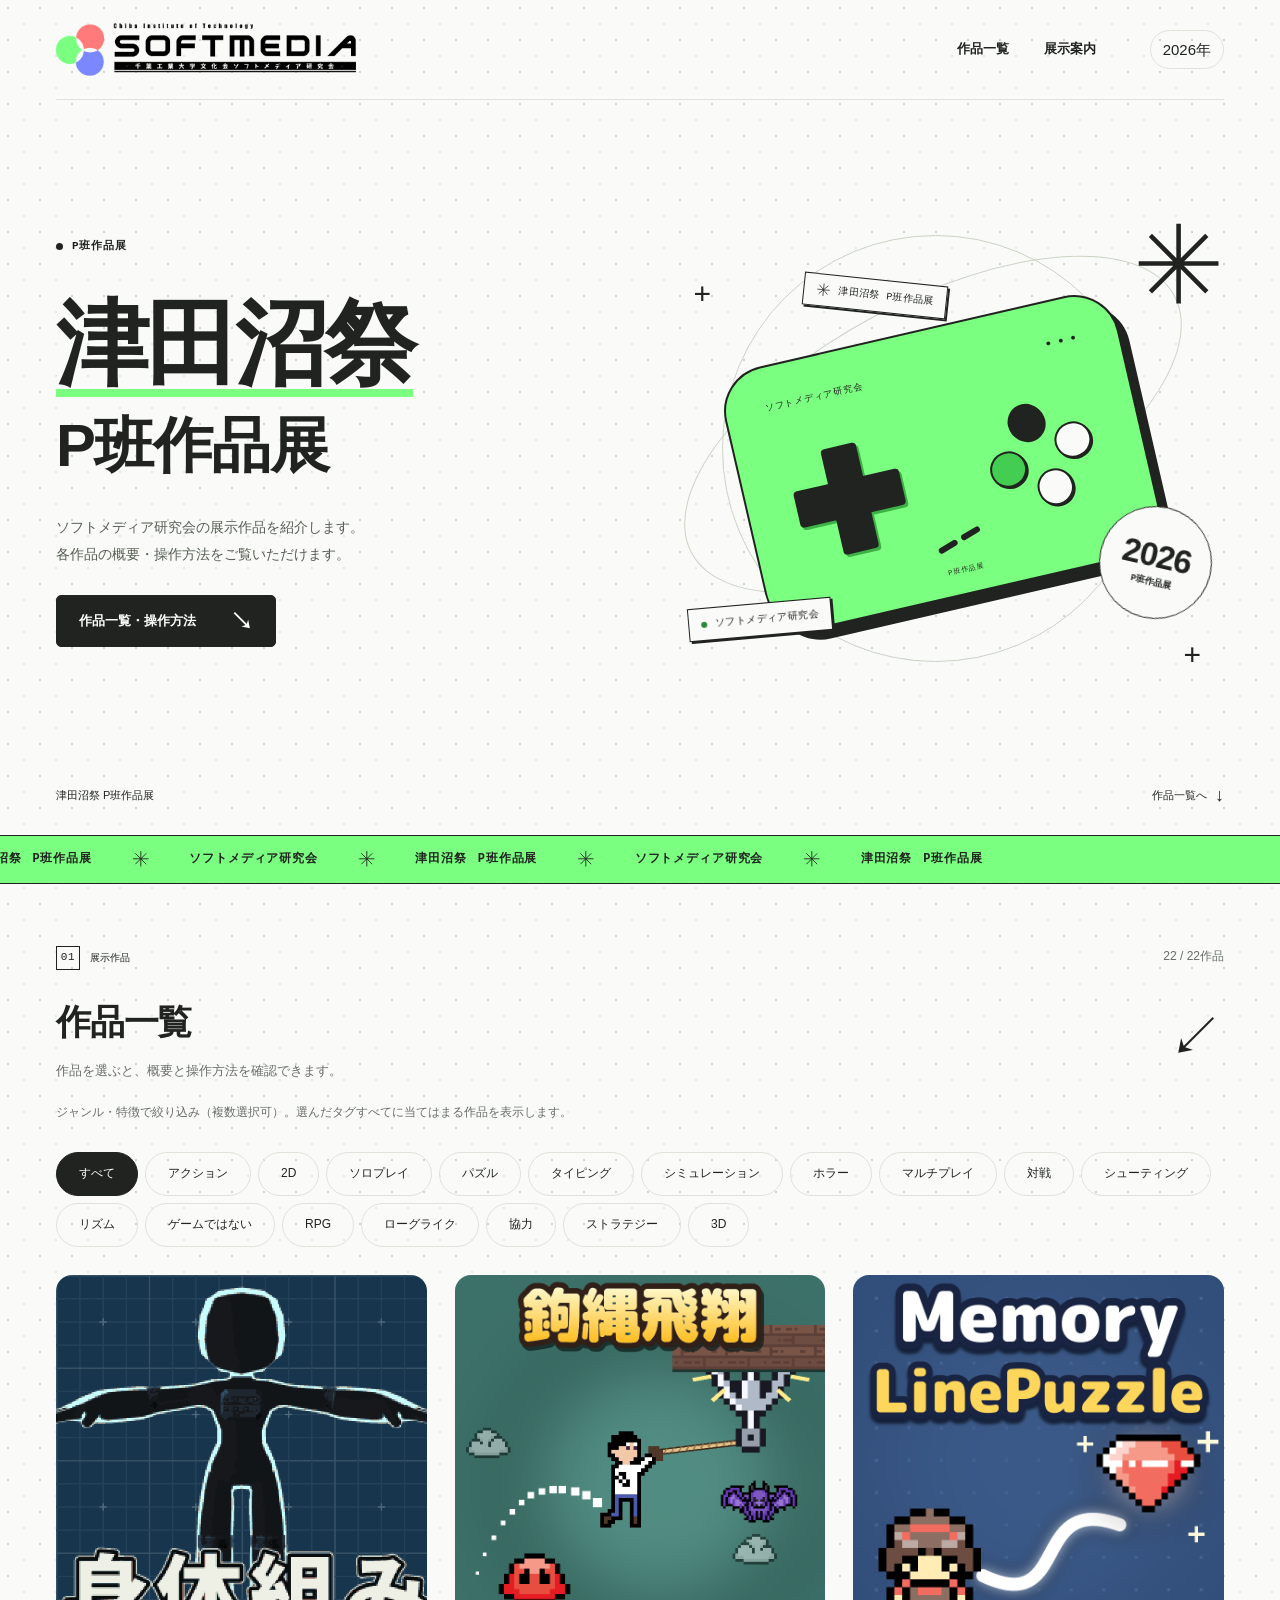
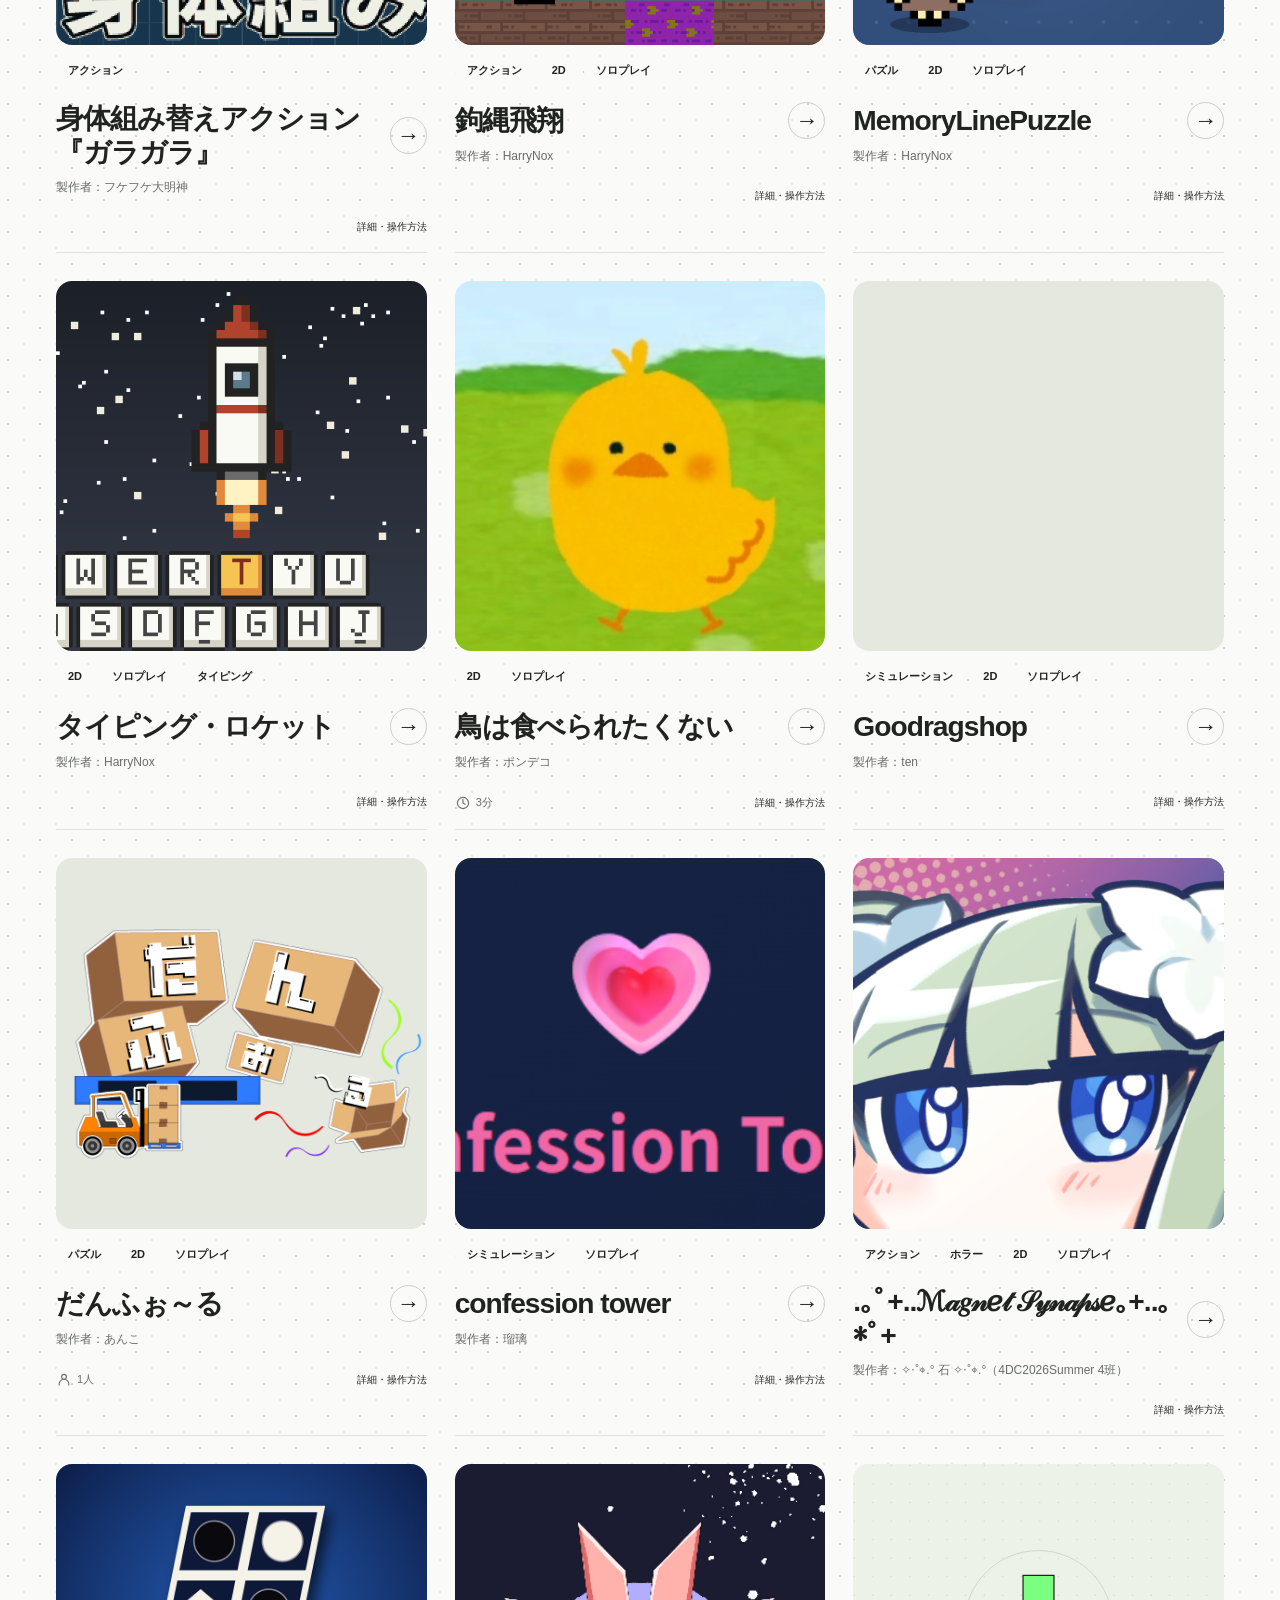
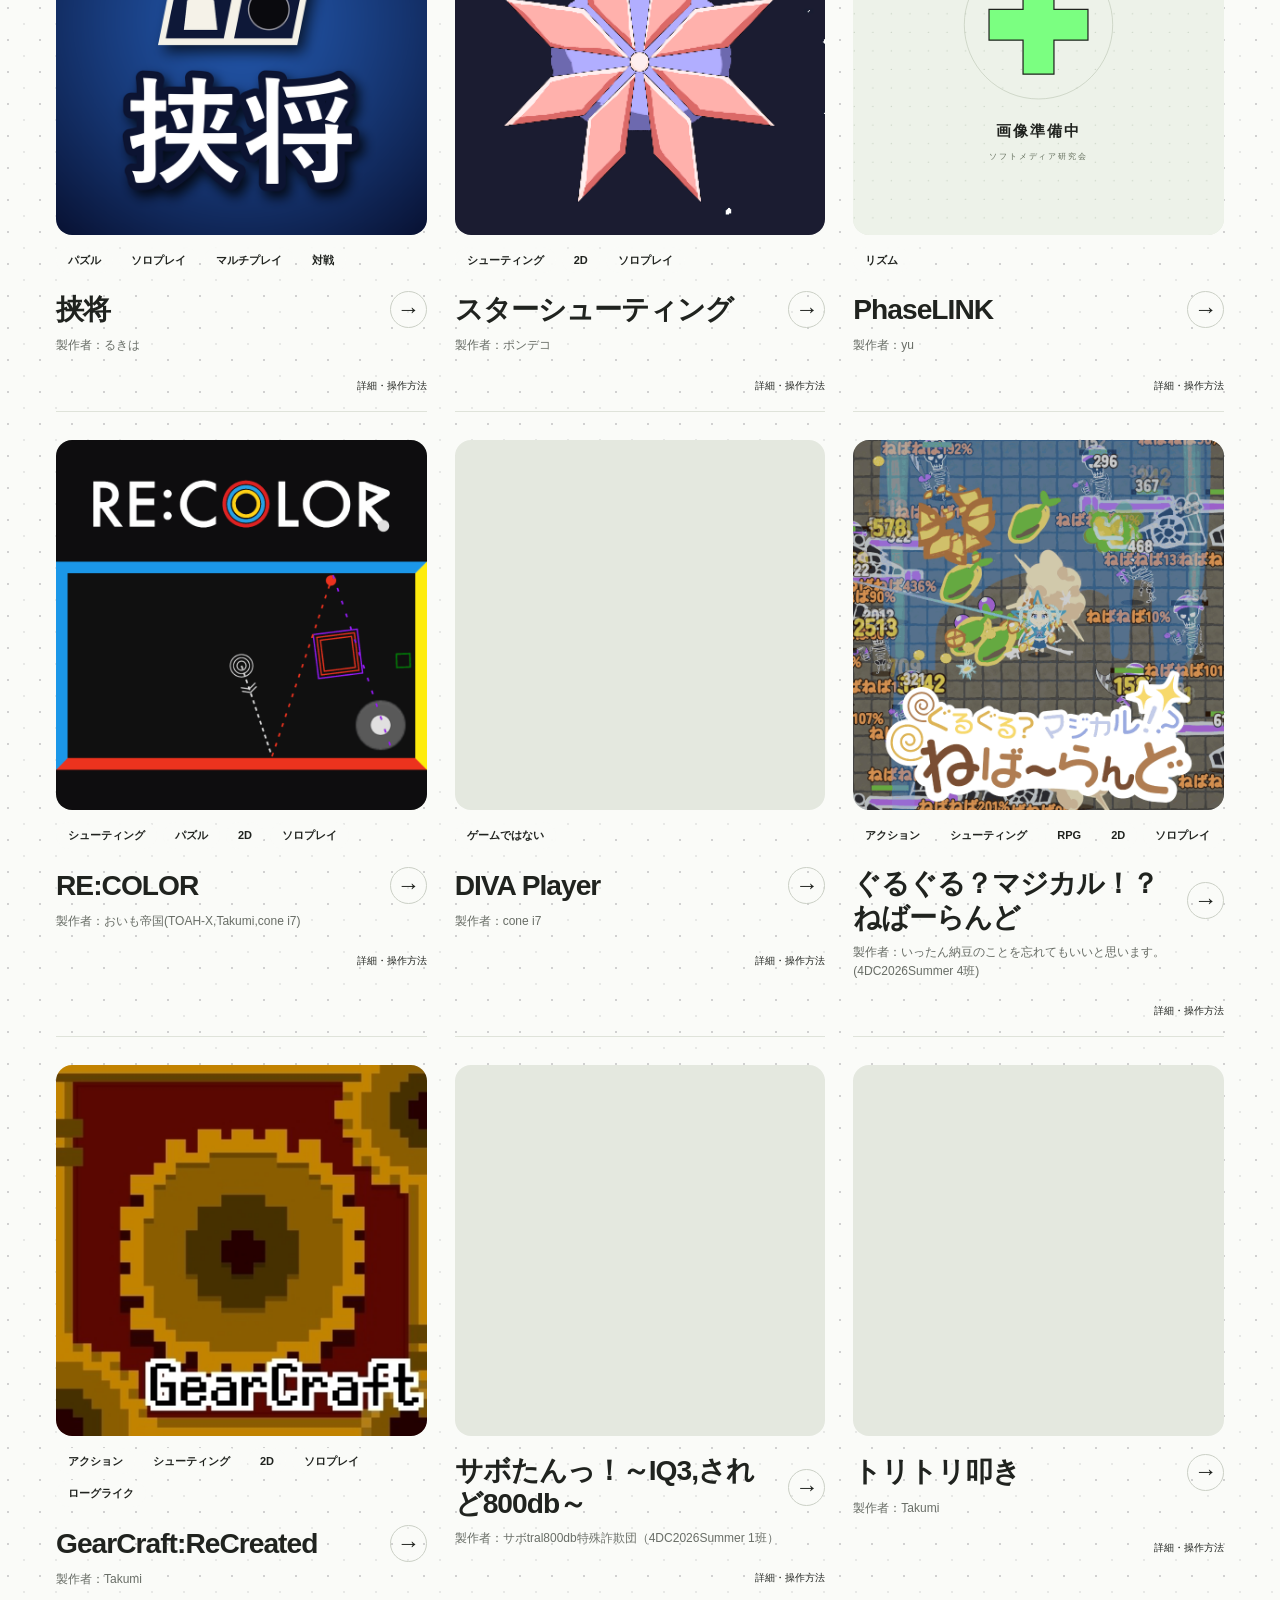
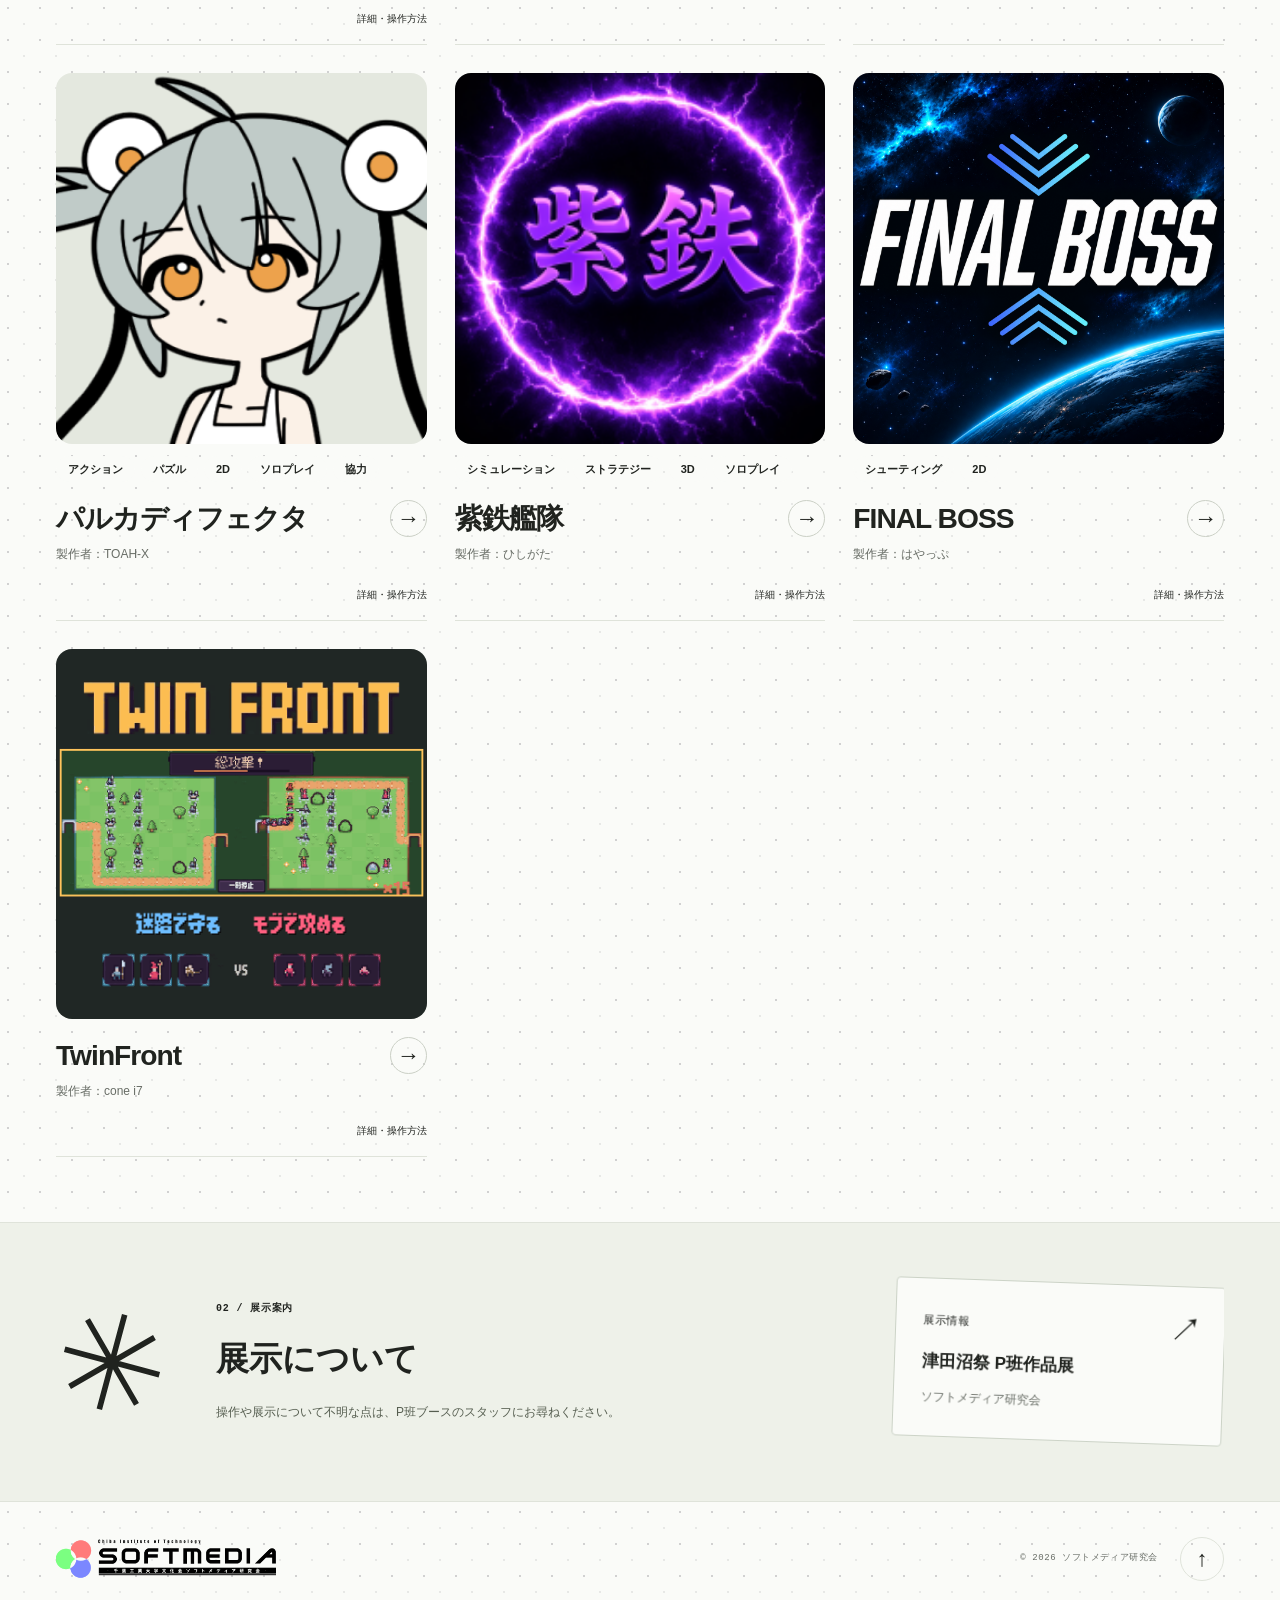
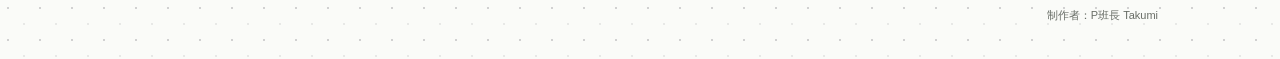
==== index.html @ e0942e4c "Reflect updated launcher and manual submissions" ====
<!doctype html>
<html lang="ja">
<head>
  <meta charset="utf-8">
  <meta name="viewport" content="width=device-width, initial-scale=1">
  <meta name="theme-color" content="#7BFF81">
  <meta name="description" content="ソフトメディア研究会の津田沼祭P班作品展。展示作品の概要・操作方法・スクリーンショットを掲載しています。">
  <title>津田沼祭 P班作品展 2026 — ソフトメディア研究会</title>
  <link rel="icon" href="./assets/images/favicon.svg" type="image/svg+xml">
  <link rel="stylesheet" href="./css/style.css?v=28c2b3fc1eb7">
  <script defer src="./js/games.js?v=705ba7c2a3e2"></script>
  <script defer src="./js/common.js?v=bbcce7536566"></script>
  <script defer src="./js/main.js?v=ad385e79afd5"></script>
  <script defer src="./js/controller.js?v=c89fdcfcc461"></script>
</head>
<body>
  <svg class="icon-definitions" xmlns="http://www.w3.org/2000/svg" aria-hidden="true" focusable="false">
    <defs>
      <path id="asterisk-shape" d="M32 4v56M4 32h56M12.2 12.2l39.6 39.6M51.8 12.2L12.2 51.8"/>
    </defs>
  </svg>
  <div class="startup" id="startup" hidden aria-hidden="true">
    <div class="startup-stage">
      <div class="startup-orbit"></div>
      <div class="startup-device">
        <div class="controller">
          <span class="startup-led"></span>
          <div class="d-pad"></div>
          <div class="controller-buttons"><i></i><i></i><i></i><i></i></div>
          <div class="controller-bottom"><i></i><i></i></div>
        </div>
      </div>
      <p class="startup-caption" data-festival-name>津田沼祭 P班作品展</p>
    </div>
  </div>
  <script src="./js/startup.js?v=2fbe6520b9ff"></script>
  <a class="skip-link" href="#main">本文へスキップ</a>
  <header class="site-header container">
    <a class="brand" href="./index.html" aria-label="ソフトメディア研究会 トップページ"><span class="brand-logo"><img data-site-logo src="./assets/images/SofumeLogo_BlackTextAlpha_1920x1080.png" alt="ソフトメディア研究会 ロゴ" width="1920" height="1080" decoding="async"></span></a>
    <nav aria-label="メインナビゲーション"><a href="#games">作品一覧</a><a href="#about">展示案内</a></nav>
    <span class="edition" data-site-edition>2026年</span>
  </header>
  <main id="main">
    <section class="hero container" aria-labelledby="hero-title">
      <div class="hero-copy">
        <p class="eyebrow"><span class="status-dot" aria-hidden="true"></span> P班作品展</p>
        <h1 id="hero-title" data-festival-heading><span>津田沼祭</span><span>P班作品展</span></h1>
        <p class="hero-description"><span data-site-name>ソフトメディア研究会</span>の展示作品を紹介します。<br>各作品の概要・操作方法をご覧いただけます。</p>
        <a class="button button-dark" href="#games">作品一覧・操作方法 <span aria-hidden="true">↘</span></a>
      </div>
      <div class="hero-art">
        <div class="orbit orbit-one" aria-hidden="true"></div><div class="orbit orbit-two" aria-hidden="true"></div>
        <span class="art-cross cross-one" aria-hidden="true">+</span><span class="art-cross cross-two" aria-hidden="true">+</span>
        <div class="art-label label-top" aria-hidden="true"><svg class="asterisk-icon mini-star" viewBox="0 0 64 64" aria-hidden="true" focusable="false"><use href="#asterisk-shape"/></svg><span data-festival-name>津田沼祭 P班作品展</span></div>
        <div class="controller-wrap">
          <button class="controller controller-interactive" type="button" data-controller aria-label="ゲーム機を押す" aria-description="矢印キーで十字キー、EnterまたはSpaceで丸ボタンを押せます。">
            <span class="controller-topline" aria-hidden="true"><span data-site-name>ソフトメディア研究会</span><span>● ● ●</span></span>
            <span class="d-pad" aria-hidden="true"><i data-direction="up"></i><i data-direction="right"></i><i data-direction="down"></i><i data-direction="left"></i><i class="d-pad-center"></i></span>
            <span class="controller-buttons" aria-hidden="true"><i></i><i></i><i></i><i></i></span>
            <span class="controller-bottom" aria-hidden="true"><i></i><i></i></span>
            <span class="controller-caption" aria-hidden="true">P班作品展</span>
          </button>
        </div>
        <svg class="asterisk-icon art-spark" viewBox="0 0 64 64" aria-hidden="true" focusable="false"><use href="#asterisk-shape"/></svg><div class="play-token" aria-hidden="true"><span class="token-year" data-site-year>2026</span><span>P班作品展</span></div>
        <div class="art-label label-bottom" aria-hidden="true"><span class="status-dot"></span><span data-site-name>ソフトメディア研究会</span></div>
      </div>
      <div class="hero-foot"><span data-festival-name>津田沼祭 P班作品展</span><a href="#games">作品一覧へ <span aria-hidden="true">↓</span></a></div>
    </section>
    <div class="ticker" aria-hidden="true"><div><span data-festival-name>津田沼祭 P班作品展</span><svg class="asterisk-icon" viewBox="0 0 64 64" aria-hidden="true" focusable="false"><use href="#asterisk-shape"/></svg><span data-site-name>ソフトメディア研究会</span><svg class="asterisk-icon" viewBox="0 0 64 64" aria-hidden="true" focusable="false"><use href="#asterisk-shape"/></svg><span data-festival-name>津田沼祭 P班作品展</span><svg class="asterisk-icon" viewBox="0 0 64 64" aria-hidden="true" focusable="false"><use href="#asterisk-shape"/></svg><span data-site-name>ソフトメディア研究会</span><svg class="asterisk-icon" viewBox="0 0 64 64" aria-hidden="true" focusable="false"><use href="#asterisk-shape"/></svg><span data-festival-name>津田沼祭 P班作品展</span></div></div>
    <section class="games-section container" id="games" aria-labelledby="games-title">
      <div class="section-overline"><span><span class="section-index mono">01</span> 展示作品</span><p class="result-count" id="result-count" role="status" aria-live="polite"></p></div>
      <div class="section-heading"><div><h2 id="games-title">作品一覧</h2><p>作品を選ぶと、概要と操作方法を確認できます。</p></div><span class="section-arrow" aria-hidden="true">↙</span></div>
      <p id="filter-help" class="filter-help">ジャンル・特徴で絞り込み（複数選択可）。選んだタグすべてに当てはまる作品を表示します。</p>
      <div class="filter-row"><div class="filters" id="filters" role="group" aria-label="ジャンル・特徴で絞り込む" aria-describedby="filter-help"></div></div>
      <div class="game-grid" id="game-grid"></div>
      <noscript><p class="notice">作品一覧の表示にはJavaScriptを有効にしてください。</p></noscript>
    </section>
    <section class="about-section" id="about" aria-labelledby="about-title"><div class="container about-inner">
      <svg class="asterisk-icon about-symbol" viewBox="0 0 64 64" aria-hidden="true" focusable="false"><use href="#asterisk-shape"/></svg>
      <div class="about-copy"><p class="eyebrow">02 / 展示案内</p><h2 id="about-title">展示について</h2><p data-exhibition-message>操作や展示について不明な点は、P班ブースのスタッフにお尋ねください。</p></div>
      <div class="exhibition-note"><span class="mono">展示情報</span><span class="note-star" aria-hidden="true">↗</span><h3 data-festival-name>津田沼祭 P班作品展</h3><p data-site-name>ソフトメディア研究会</p><div class="sample-badge">現在掲載している作品はサンプルです。</div></div>
    </div></section>
  </main>
  <footer class="site-footer container"><a class="brand" href="./index.html"><span class="brand-logo"><img data-site-logo src="./assets/images/SofumeLogo_BlackTextAlpha_1920x1080.png" alt="ソフトメディア研究会 ロゴ" width="1920" height="1080" decoding="async"></span></a><span class="mono" data-copyright>© 2026 ソフトメディア研究会</span><a class="back-top" href="#" aria-label="ページの先頭へ">↑</a><p class="creator-credit">制作者：P班長 Takumi</p></footer>
</body>
</html>
---- css/style.css ----
@charset "UTF-8";
:root {
  --green:#7bff81;
  --ink:#20231f;
  --muted:#686d66;
  --paper:#fafbf8;
  --line:#dfe3da;
  --background-dots:
    radial-gradient(circle at 8px 8px,#d1d1d1 1px,transparent 1.2px),
    radial-gradient(circle at 24px 24px,#d1d1d1 .6px,transparent .8px);
  --background-dot-spacing:32px 32px;
  --mono:"SFMono-Regular",Consolas,"Liberation Mono",monospace;
  --radius:16px
}

* {
  box-sizing:border-box
}

html {
  scroll-behavior:smooth;
  scroll-padding-top:85px
}

body {
  margin:0;
  background:var(--paper);
  background-image:var(--background-dots);
  background-size:var(--background-dot-spacing);
  color:var(--ink);
  font-family:Arial,"Hiragino Kaku Gothic ProN","Noto Sans JP",Meiryo,sans-serif;
  font-size:15px;
  line-height:1.7;
  -webkit-font-smoothing:antialiased
}

body:has(dialog[open]) {
  overflow:hidden
}

a {
  color:inherit;
  text-decoration:none
}

button,input {
  font:inherit
}

button {
  color:inherit;
  cursor:pointer
}

button,a {
  -webkit-tap-highlight-color:transparent
}

button {
  touch-action:manipulation
}

img {
  display:block;
  width:100%;
  height:auto
}

svg {
  display:block
}

/* Shared geometry avoids font- and emoji-dependent decorative symbols. */
.icon-definitions {
  position:absolute;
  width:0;
  height:0;
  overflow:hidden;
  pointer-events:none;
}

.asterisk-icon {
  display:inline-block;
  width:.8em;
  height:.8em;
  flex-shrink:0;
  vertical-align:middle;
  fill:none;
  stroke:currentColor;
  stroke-width:3.2;
  stroke-linecap:butt;
  pointer-events:none;
}

h1,h2,h3,p {
  margin:0
}

button:focus-visible,a:focus-visible,video:focus-visible,[tabindex]:focus-visible {
  outline:3px solid #15752b;
  outline-offset:5px
}

::selection {
  color:var(--ink);
  background:var(--green)
}

[hidden] {
  display:none!important
}

.container {
  width:min(1240px,calc(100% - 40px));
  margin-inline:auto
}

.mono {
  font-family:var(--mono);
  font-size:11px;
  font-weight:500;
  letter-spacing:.065em
}

.eyebrow {
  display:flex;
  align-items:center;
  gap:9px;
  font-family:var(--mono);
  font-size:10px;
  font-weight:600;
  letter-spacing:.08em
}

.status-dot {
  display:inline-block;
  flex:none;
  width:7px;
  height:7px;
  background:var(--ink);
  border-radius:50%
}

.skip-link {
  position:fixed;
  z-index:100;
  top:10px;
  left:10px;
  padding:10px 18px;
  background:var(--green);
  transform:translateY(-150%)
}

.skip-link:focus {
  transform:none
}

.site-header {
  min-height:112px;
  padding-block:12px;
  display:flex;
  flex-wrap:wrap;
  align-items:center;
  justify-content:space-between;
  gap:0 16px;
  border-bottom:1px solid var(--line)
}

.site-header .brand {
  flex-basis:100%
}

.brand {
  display:inline-flex;
  align-items:center;
  gap:9px;
  flex-shrink:0;
  font-size:18px;
  line-height:1;
  font-weight:900;
  letter-spacing:0;
  min-height:44px
}

.brand-logo {
  display:block;
  flex-shrink:0;
  width:260px;
  aspect-ratio:1743 / 305;
  position:relative;
  overflow:hidden;
}

/* Original canvas: 1920×1080. Visible logo: x=68, y=385, 1743×305.
   Only transparent margins are excluded; the supplied PNG stays unchanged. */
.brand-logo img {
  position:absolute;
  width:110.1549%;
  max-width:none;
  height:auto;
  left:-3.9013%;
  top:-126.2295%;
}

.site-header nav {
  display:flex;
  gap:17px
}

.site-header nav a {
  display:flex;
  align-items:center;
  min-height:44px;
  font-size:12px;
  font-weight:600
}

.site-header nav a:hover {
  text-decoration:underline;
  text-underline-offset:5px
}

.edition {
  display:block;
  padding:6px 12px;
  border:1px solid var(--line);
  border-radius:30px
}

.nav-arrow {
  display:none
}

.hero {
  display:grid;
  position:relative;
  padding-top:35px;
  animation:page-in .7s ease both
}

.hero h1 {
  margin:24px 0;
  font-size:clamp(54px,16vw,96px);
  line-height:1.24;
  font-weight:900;
  letter-spacing:-.04em;
  overflow-wrap:anywhere;
}

.hero h1>span {
  display:block;
}

.hero h1>span+span {
  margin-top:8px;
  font-size:.64em;
  letter-spacing:-.025em;
}

.hero h1>span:first-child {
  text-decoration:underline;
  text-decoration-color:var(--green);
  text-decoration-thickness:.09em;
  text-underline-offset:.14em;
  text-decoration-skip-ink:none;
}

.hero-copy {
  position:relative;
  z-index:2
}

.hero-description {
  margin:11px 0 23px;
  font-size:13px;
  color:#555d52;
  line-height:1.95
}

.button {
  display:inline-flex;
  align-items:center;
  justify-content:space-between;
  gap:34px;
  min-height:52px;
  padding:12px 22px;
  border:1px solid var(--ink);
  border-radius:5px;
  font-size:13px;
  font-weight:700;
  transition:transform .2s,background .2s,color .2s
}

.button span {
  font-size:23px;
  line-height:1;
  transition:transform .2s
}

.button-dark {
  background:var(--ink);
  color:white
}

.button-green {
  background:var(--green)
}

.button:active {
  transform:scale(.97)
}

.button:hover {
  background:var(--green);
  color:var(--ink)
}

.button:hover span {
  transform:translate(2px,2px)
}

.hero-art {
  width:100%;
  max-width:540px;
  aspect-ratio:1.2;
  position:relative;
  justify-self:center;
  margin:20px 0 9px;
  isolation:isolate
}

.hero-art>[aria-hidden="true"] {
  pointer-events:none;
}

.orbit {
  position:absolute;
  border:1px solid #cad2c4;
  border-radius:50%;
  left:13%;
  top:10%;
  width:74%;
  aspect-ratio:1
}

.orbit-two {
  width:95%;
  left:2%;
  top:22%;
  height:45%;
  transform:rotate(-28deg)
}

.art-cross {
  position:absolute;
  font-size:30px;
  font-weight:300
}

.cross-one {
  left:8%;
  top:16%
}

.cross-two {
  right:4%;
  bottom:9%
}

.controller-wrap {
  position:absolute;
  left:16%;
  top:27%;
  width:70%;
  aspect-ratio:1.5;
  transform:rotate(-13deg);
  animation:controller-float 7s ease-in-out infinite
}

.controller {
  position:absolute;
  inset:0;
  background:var(--green);
  border:2px solid var(--ink);
  border-radius:34px;
  box-shadow:6px 9px 0 var(--ink)
}

.controller-topline {
  position:absolute;
  top:13%;
  left:10%;
  right:10%;
  display:flex;
  justify-content:space-between;
  font-family:var(--mono);
  font-size:7px;
  letter-spacing:1px
}

.d-pad {
  position:absolute;
  left:12%;
  top:35%;
  width:27%;
  aspect-ratio:1;
  filter:drop-shadow(2px 3px 0 #3eb247)
}

.d-pad:before,.d-pad:after {
  content:"";
  position:absolute;
  background:var(--ink);
  border-radius:4px
}

.d-pad:before {
  width:34%;
  height:100%;
  left:33%
}

.d-pad:after {
  width:100%;
  height:34%;
  top:33%
}

.controller-buttons {
  position:absolute;
  width:27%;
  right:12%;
  top:35%;
  aspect-ratio:1;
  transform:rotate(-12deg)
}

.controller-buttons i {
  position:absolute;
  border:2px solid var(--ink);
  width:34%;
  aspect-ratio:1;
  border-radius:50%;
  background:var(--paper);
  box-shadow:1px 2px var(--ink)
}

.controller-buttons i:nth-child(1) {
  left:33%;
  top:0;
  background:var(--ink)
}

.controller-buttons i:nth-child(2) {
  right:0;
  top:33%
}

.controller-buttons i:nth-child(3) {
  left:33%;
  bottom:0
}

.controller-buttons i:nth-child(4) {
  left:0;
  top:33%;
  background:#43cd51
}

.controller-bottom {
  position:absolute;
  bottom:19%;
  left:44%;
  display:flex;
  gap:5px;
  transform:rotate(-18deg)
}

.controller-bottom i {
  width:15px;
  height:5px;
  background:var(--ink);
  border-radius:5px
}

.controller-caption {
  position:absolute;
  bottom:6%;
  width:100%;
  text-align:center;
  font-family:var(--mono);
  font-size:6px;
  letter-spacing:1px
}

/* Key presses are separate from the wrapper's gentle floating animation. */
.controller-interactive {
  width:100%;
  height:100%;
  padding:0;
  appearance:none;
  text-align:left;
  user-select:none;
}

.controller-wrap:has(.controller-interactive:is(:active,.is-pressed)) {
  animation-play-state:paused;
}

.controller-interactive .d-pad [data-direction],
.controller-interactive .controller-buttons i,
.controller-interactive .controller-bottom i {
  transition:transform .16s ease,box-shadow .16s ease,filter .16s ease;
}

.controller-interactive .d-pad {
  filter:none;
  isolation:isolate;
}

.controller-interactive .d-pad::before,
.controller-interactive .d-pad::after {
  background:#3eb247;
  transform:translate(2px,3px);
  z-index:-1;
}

.controller-interactive .d-pad i {
  position:absolute;
  background:var(--ink);
}

/* The four arms overlap beneath a fixed center to keep the cross connected. */
.controller-interactive .d-pad [data-direction="up"],
.controller-interactive .d-pad [data-direction="down"] {
  left:33%;
  width:34%;
  height:50%;
}

.controller-interactive .d-pad [data-direction="left"],
.controller-interactive .d-pad [data-direction="right"] {
  top:33%;
  width:50%;
  height:34%;
}

.controller-interactive .d-pad [data-direction="up"] {
  top:0;
  border-radius:4px 4px 0 0;
}

.controller-interactive .d-pad [data-direction="right"] {
  right:0;
  border-radius:0 4px 4px 0;
}

.controller-interactive .d-pad [data-direction="down"] {
  bottom:0;
  border-radius:0 0 4px 4px;
}

.controller-interactive .d-pad [data-direction="left"] {
  left:0;
  border-radius:4px 0 0 4px;
}

.controller-interactive .d-pad .d-pad-center {
  inset:33%;
  z-index:1;
}

.controller-interactive .d-pad [data-direction].is-pressed {
  transform:translate(2px,3px) scale(.94);
}

.controller-interactive .controller-buttons i.is-pressed {
  transform:translate(1px,2px) scale(.9);
  box-shadow:0 0 0 var(--ink),inset 0 2px 3px #20231f40;
}

.controller-interactive .controller-bottom i.is-pressed {
  transform:translateY(2px) scale(.9);
}

.art-label {
  position:absolute;
  padding:5px 9px;
  border:1px solid var(--ink);
  background:var(--paper);
  font-family:var(--mono);
  font-size:8px;
  letter-spacing:.04em;
  box-shadow:2px 2px var(--ink);
  display:flex;
  align-items:center;
  gap:8px;
  white-space:nowrap
}

.label-top {
  left:23%;
  top:13%;
  transform:rotate(6deg)
}

.mini-star {
  font-size:18px;
  line-height:1
}

.label-bottom {
  left:8%;
  bottom:14%;
  transform:rotate(-5deg);
  z-index:2
}

.label-bottom .status-dot {
  background:#278638;
  width:6px;
  height:6px
}

.art-spark {
  position:absolute;
  right:0;
  top:0;
  color:var(--ink);
  font-size:83px;
  line-height:1;
  animation:spark-turn 25s linear infinite
}

.play-token {
  position:absolute;
  right:2%;
  bottom:18%;
  width:86px;
  aspect-ratio:1;
  border:1px solid var(--ink);
  background:var(--paper);
  border-radius:50%;
  display:flex;
  flex-direction:column;
  align-items:center;
  justify-content:center;
  transform:rotate(13deg);
  font-weight:900;
  letter-spacing:-1px;
  font-size:24px;
  line-height:1.2
}

.play-token>span:last-child {
  font-size:7px;
  letter-spacing:0;
  font-family:var(--mono);
  margin-top:3px
}

.play-token .token-year {
  font:inherit;
}

.hero-foot {
  grid-column:1/-1;
  display:flex;
  justify-content:space-between;
  align-items:center;
  gap:15px;
  margin-top:10px;
  padding:22px 0;
  font-size:11px
}

.hero-foot a {
  display:flex;
  align-items:center;
  gap:8px;
  min-height:30px
}

.hero-foot a span {
  font-size:18px
}

.hero-foot>span {
  max-width:160px
}

.ticker {
  overflow:hidden;
  border-block:1px solid var(--ink);
  background:var(--green);
  height:43px;
  display:flex;
  align-items:center
}

.ticker>div {
  white-space:nowrap;
  word-spacing:3px;
  font-family:var(--mono);
  font-size:11px;
  font-weight:600;
  letter-spacing:.07em;
  margin-left:-30px
}

.ticker .asterisk-icon {
  font-size:22px;
  vertical-align:middle;
  margin:0 28px;
}

.games-section {
  padding-top:48px;
  padding-bottom:50px;
  scroll-margin-top:20px
}

.section-overline {
  display:flex;
  justify-content:space-between;
  gap:15px;
  font-size:10px
}

.section-overline>span {
  display:flex;
  align-items:center;
  gap:10px
}

.section-overline>span:last-child {
  display:none;
  color:var(--muted);
  font-size:9px
}

.section-index {
  display:inline-flex;
  width:24px;
  height:24px;
  border:1px solid var(--ink);
  align-items:center;
  justify-content:center
}

.section-heading {
  display:flex;
  justify-content:space-between;
  align-items:center;
  margin-top:20px;
  gap:12px
}

.section-heading h2 {
  font-size:23px;
  font-weight:800;
  letter-spacing:-.035em;
  display:flex;
  align-items:center;
  gap:10px;
  flex-wrap:wrap
}

.section-heading p {
  color:var(--muted);
  font-size:12px;
  margin-top:9px
}

.section-arrow {
  display:none;
  font-size:55px;
  font-weight:300;
  line-height:1
}

.filter-help {
  margin-top:20px;
  color:var(--muted);
  font-size:12px
}

.filter-row {
  display:flex;
  align-items:flex-start;
  justify-content:space-between;
  gap:12px;
  margin:25px 0 24px
}

.filters {
  display:flex;
  flex-wrap:wrap;
  min-width:0;
  gap:7px
}

.filter-button {
  max-width:100%;
  overflow-wrap:anywhere;
  min-height:44px;
  padding:8px 15px;
  background:transparent;
  border:1px solid var(--line);
  border-radius:30px;
  font-size:12px;
  transition:background .2s,transform .2s
}

.filter-button[aria-pressed="true"] {
  background:var(--ink);
  color:white;
  border-color:var(--ink)
}

.filter-button:active {
  transform:scale(.95)
}

.filter-button:hover {
  border-color:var(--ink)
}

.result-count {
  display:block;
  flex:none;
  padding-top:0;
  color:var(--muted);
  font-size:12px;
}

.game-grid {
  display:grid;
  grid-template-columns:minmax(0,1fr);
  gap:32px
}

.game-card {
  min-width:0;
  border-bottom:1px solid var(--line);
  padding-bottom:17px
}

.game-card-link {
  display:block;
  border-radius:var(--radius);
  transition:transform .25s
}

.game-card-link:active {
  transform:scale(.98)
}

.card-image {
  position:relative;
  aspect-ratio:1;
  overflow:hidden;
  border-radius:var(--radius);
  background:#e4e8df;
  isolation:isolate
}

.card-image img {
  height:100%;
  object-fit:cover;
  transition:transform .55s cubic-bezier(.2,.65,.3,1)
}

.card-tags {
  display:flex;
  flex-wrap:wrap;
  gap:6px;
  margin-top:12px
}

.card-tags span {
  max-width:100%;
  overflow-wrap:anywhere;
  border-radius:20px;
  padding:4px 12px;
  background:#fafbf8f2;
  font-size:11px;
  font-weight:600;
  color:var(--ink)
}

.card-title-row {
  display:flex;
  align-items:center;
  justify-content:space-between;
  gap:12px;
  margin-top:18px
}

.card-title-row h3 {
  font-size:26px;
  font-weight:900;
  letter-spacing:-.035em;
  line-height:1.2;
  overflow-wrap:anywhere
}

.card-arrow {
  display:flex;
  align-items:center;
  justify-content:center;
  flex:none;
  width:37px;
  height:37px;
  border:1px solid #cbd0c6;
  border-radius:50%;
  font-size:23px;
  transition:background .2s,transform .2s
}

.card-creators {
  margin-top:8px;
  font-size:12px;
  line-height:1.6;
  color:var(--muted);
  overflow-wrap:anywhere
}

.card-subtitle {
  font-size:12px;
  margin-top:3px;
  color:var(--muted)
}

.card-meta {
  display:flex;
  align-items:center;
  gap:18px;
  margin-top:19px;
  font-size:11px;
  color:var(--muted)
}

.card-meta>span {
  display:flex;
  align-items:center;
  gap:5px
}

.card-meta svg {
  width:16px;
  height:16px;
  stroke:currentColor;
  fill:none;
  stroke-width:1.4
}

.card-detail-label {
  margin-left:auto;
  color:var(--ink)
}

.about-section {
  background:#eef1e9;
  border-top:1px solid var(--line);
  border-bottom:1px solid var(--line)
}

.about-inner {
  position:relative;
  display:grid;
  gap:30px;
  padding-block:45px;
  overflow:hidden
}

.about-symbol {
  position:absolute;
  right:-5px;
  top:40px;
  font-size:100px;
  line-height:1;
  color:#cbd5c5;
  transform:rotate(15deg)
}

.about-copy {
  position:relative;
  z-index:1
}

.about-copy h2 {
  font-size:29px;
  font-weight:800;
  line-height:1.55;
  margin:16px 0
}

.about-copy>p:last-child {
  font-size:12px;
  color:#565e50;
  line-height:2
}

.exhibition-note {
  position:relative;
  z-index:1;
  background:var(--paper);
  border:1px solid #ccd3c7;
  padding:24px;
  border-radius:4px;
  max-width:380px
}

.exhibition-note h3 {
  margin-top:16px;
  font-size:17px
}

.exhibition-note p {
  font-size:12px;
  color:var(--muted);
  line-height:1.9;
  max-width:240px;
  margin-top:10px
}

.note-star {
  position:absolute;
  right:22px;
  top:15px;
  font-size:33px
}

.sample-badge {
  display:inline-block;
  margin-top:19px;
  padding:4px 8px;
  border:1px solid var(--line);
  font-size:10px;
  border-radius:3px
}

.site-footer {
  position:relative;
  display:flex;
  align-items:center;
  flex-wrap:wrap;
  gap:10px 22px;
  padding-block:28px;
  padding-right:45px
}

.site-footer .brand {
  font-size:18px
}

.site-footer .brand-logo {
  width:220px;
}

.site-footer p {
  font-size:11px;
  color:var(--muted)
}

.site-footer .creator-credit {
  flex-basis:100%;
  text-align:right;
}

.site-footer>.mono {
  width:100%;
  font-size:9px;
  color:var(--muted)
}

.back-top {
  position:absolute;
  right:0;
  top:27px;
  width:44px;
  height:44px;
  display:flex;
  justify-content:center;
  align-items:center;
  border:1px solid var(--line);
  border-radius:50%;
  font-size:22px
}

.back-top:hover {
  background:var(--green)
}

.will-reveal {
  opacity:0;
  transform:translateY(20px);
  transition:opacity .65s ease,transform .65s ease
}

.will-reveal.is-visible {
  opacity:1;
  transform:none
}

.loading-text {
  padding-block:80px
}

.notice {
  background:#eef1e9;
  border:1px solid var(--line);
  border-radius:8px;
  padding:22px;
  grid-column:1/-1
}

.notice a {
  text-decoration:underline
}

.detail-main {
  min-height:65vh;
  animation:page-in .5s ease
}

.breadcrumb {
  display:flex;
  align-items:center;
  gap:12px;
  padding-top:25px;
  font-size:11px;
  color:var(--muted);
  flex-wrap:wrap
}

.breadcrumb a {
  display:inline-flex;
  align-items:center;
  gap:10px;
  min-height:44px;
  font-weight:600;
  color:var(--ink)
}

.breadcrumb a:hover {
  text-decoration:underline
}

.detail-hero {
  display:grid;
  gap:25px;
  padding:22px 0 35px
}

.detail-art {
  border-radius:var(--radius);
  overflow:hidden;
  background:#e5eadd;
  aspect-ratio:1;
  position:relative
}

.detail-art img {
  width:100%;
  height:100%;
  object-fit:cover
}

.detail-copy {
  align-self:center
}

.detail-copy .eyebrow {
  margin-bottom:15px
}

.detail-copy h1 {
  font-size:clamp(36px,10.5vw,68px);
  line-height:1.02;
  letter-spacing:-.06em;
  font-weight:900;
  overflow-wrap:anywhere
}

.detail-subtitle {
  font-weight:600;
  font-size:16px;
  margin-top:18px
}

.detail-badges {
  display:flex;
  flex-wrap:wrap;
  gap:8px;
  margin:22px 0
}

.detail-badges span {
  max-width:100%;
  overflow-wrap:anywhere;
  border:1px solid #ccd2c6;
  border-radius:30px;
  font-size:11px;
  padding:5px 12px
}

.detail-copy .button {
  width:100%
}

.sample-label {
  font-size:11px;
  color:var(--muted);
  margin-top:13px
}

.detail-nav {
  position:sticky;
  top:0;
  z-index:10;
  background:#fafbf8f2;
  backdrop-filter:blur(12px);
  border-block:1px solid var(--line)
}

.detail-nav .container {
  display:flex;
  gap:16px;
  overflow:auto
}

.detail-nav a {
  font-size:12px;
  white-space:nowrap;
  min-height:56px;
  display:flex;
  align-items:center;
  border-bottom:3px solid transparent;
  padding-top:3px
}

.detail-nav a:first-child {
  font-weight:700;
  border-color:var(--green)
}

.detail-nav a:hover {
  border-color:var(--ink)
}

.detail-body {
  max-width:960px
}

.detail-section {
  padding-top:44px;
  padding-bottom:40px;
  border-bottom:1px solid var(--line);
  scroll-margin-top:30px
}

.detail-section .eyebrow {
  color:var(--muted);
  font-size:10px
}

.detail-section h2 {
  font-size:26px;
  letter-spacing:-.03em;
  line-height:1.4;
  margin-top:9px
}

.description-text {
  font-size:14px;
  line-height:2.1;
  white-space:pre-line;
  margin-top:21px
}

.game-info {
  display:grid;
  grid-template-columns:1fr 1fr;
  gap:0 22px;
  margin:24px 0 0
}

.game-info>div {
  border-bottom:1px solid var(--line);
  padding:15px 0;
  min-width:0
}

.game-info dt {
  font-size:11px;
  color:var(--muted)
}

.game-info dd {
  font-size:13px;
  font-weight:600;
  margin:5px 0 0;
  overflow-wrap:anywhere
}

.controls-section {
  background:#eff7ed;
  border:1px solid #d3e4ce;
  padding:25px 19px;
  border-radius:var(--radius);
  margin-top:34px
}

.controls-heading {
  display:flex;
  align-items:center;
  justify-content:space-between;
  gap:12px
}

.controls-heading>.control-symbol {
  font-size:33px
}

.device-tabs {
  display:flex;
  flex-wrap:wrap;
  gap:8px;
  margin:23px 0 9px
}

.device-tab {
  min-height:44px;
  border:1px solid #becdb8;
  background:transparent;
  border-radius:30px;
  font-size:12px;
  padding:8px 14px
}

.device-tab[aria-selected="true"] {
  background:var(--ink);
  border-color:var(--ink);
  color:white
}

.control-row {
  display:flex;
  align-items:center;
  justify-content:space-between;
  gap:12px;
  padding:16px 0;
  border-bottom:1px solid #d4e3cf
}

.control-keys {
  display:flex;
  align-items:center;
  flex-wrap:wrap;
  gap:5px;
  flex:1
}

.control-row kbd {
  font-family:var(--mono);
  font-size:11px;
  min-width:28px;
  min-height:28px;
  display:inline-flex;
  justify-content:center;
  align-items:center;
  border:1px solid #bbc8b6;
  border-bottom-width:3px;
  padding:3px 6px;
  border-radius:5px;
  background:var(--paper)
}

.control-action {
  font-size:12px;
  text-align:right;
  max-width:48%;
  font-weight:600
}

.control-tip {
  display:flex;
  gap:10px;
  margin-top:20px;
  font-size:12px;
  color:#43543d;
  line-height:1.9
}

.control-tip>span:first-child {
  flex:none;
  font-size:18px
}

.control-tip>span:last-child {
  min-width:0
}

.section-top-row {
  display:flex;
  align-items:center;
  justify-content:space-between;
  gap:15px
}

.gallery-hint {
  font-size:11px;
  color:var(--muted);
  margin-top:12px
}

.gallery {
  display:flex;
  gap:14px;
  overflow-x:auto;
  scroll-snap-type:x mandatory;
  margin-top:24px;
  padding:0 0 14px;
  scrollbar-width:thin;
  scrollbar-color:#95a38b #e6eadf
}

.gallery figure {
  flex:0 0 88%;
  min-width:0;
  margin:0;
  scroll-snap-align:start
}

.screenshot-button {
  display:block;
  position:relative;
  width:100%;
  padding:0;
  background:#e1e7dc;
  border:0;
  border-radius:10px;
  overflow:hidden
}

.screenshot-button img {
  aspect-ratio:16/9;
  object-fit:cover;
  transition:transform .4s
}

.screenshot-button:hover img {
  transform:scale(1.03)
}

.screenshot-button>span {
  position:absolute;
  right:10px;
  bottom:10px;
  background:var(--paper);
  border:1px solid var(--line);
  border-radius:50%;
  width:36px;
  height:36px;
  display:grid;
  place-items:center;
  font-size:23px
}

.gallery figcaption {
  margin-top:10px;
  font-size:11px;
  color:var(--muted)
}

.gallery-arrows {
  display:flex;
  gap:8px
}

.icon-button {
  display:flex;
  justify-content:center;
  align-items:center;
  width:44px;
  height:44px;
  border:1px solid var(--line);
  border-radius:50%;
  background:transparent;
  font-size:20px
}

.icon-button:hover {
  background:var(--green)
}

.video-frame {
  margin-top:24px;
  background:#14221b;
  aspect-ratio:16/9;
  border-radius:12px;
  overflow:hidden;
  display:grid;
  place-items:center;
  position:relative
}

.video-frame video,.video-frame iframe {
  position:absolute;
  inset:0;
  display:block;
  width:100%;
  height:100%;
  border:0
}

.video-caption {
  color:var(--muted);
  font-size:11px;
  margin-top:12px
}

.youtube-placeholder {
  color:white;
  padding:22px;
  text-align:center
}

.youtube-placeholder p {
  font-size:12px;
  margin:10px 0 18px
}

.youtube-placeholder button {
  display:inline-flex;
  gap:12px
}

.video-error {
  color:white;
  font-size:13px;
  padding:20px;
  text-align:center
}

.detail-bottom {
  display:flex;
  justify-content:center;
  padding:40px 0 55px
}

.detail-bottom .button {
  width:100%;
  max-width:350px
}

.error-page {
  padding:65px 0 90px;
  max-width:700px
}

.error-code {
  font-size:80px;
  font-weight:900;
  letter-spacing:-.07em;
  color:#247334
}

.error-page h1 {
  font-size:25px
}

.error-page p {
  margin:15px 0 25px;
  color:var(--muted);
  font-size:13px
}

.lightbox {
  max-width:1100px;
  width:calc(100% - 24px);
  max-height:calc(100dvh - 24px);
  padding:15px;
  border:1px solid #58644f;
  border-radius:12px;
  background:#152018;
  color:white
}

.lightbox::backdrop {
  background:#101911ed;
  backdrop-filter:blur(6px)
}

.lightbox-top {
  display:flex;
  align-items:center;
  justify-content:space-between;
  gap:20px
}

.lightbox-close {
  background:transparent;
  color:white;
  border:0;
  min-height:44px;
  display:flex;
  align-items:center;
  gap:12px;
  font-size:12px;
  padding:0 8px
}

.lightbox-close span {
  font-size:28px
}

.lightbox-stage {
  position:relative;
  display:flex;
  align-items:center;
  margin-top:10px
}

.lightbox-stage img {
  object-fit:contain;
  max-height:calc(100dvh - 180px);
  min-height:100px
}

.lightbox-prev,.lightbox-next {
  position:absolute;
  z-index:1;
  top:50%;
  transform:translateY(-50%);
  background:#fafbf8e6;
  border:1px solid #ffffff4d;
  border-radius:50%;
  width:44px;
  height:44px;
  font-size:23px;
  color:var(--ink)
}

.lightbox-prev {
  left:5px
}

.lightbox-next {
  right:5px
}

.lightbox>p {
  font-size:12px;
  padding:13px 6px 3px;
  line-height:1.7
}

.lightbox button:focus-visible {
  outline-color:var(--green)
}

@media(hover:hover) {
  .game-card-link:hover .card-image img {
    transform:scale(1.045)
  }
  .game-card-link:hover .card-arrow {
    background:var(--green);
    border-color:var(--ink);
    transform:rotate(6deg)
  }
  .game-card-link:hover .card-title-row h3 {
    text-decoration:underline;
    text-decoration-thickness:1px;
    text-underline-offset:5px
  }
}

@media(min-width:560px) {
  .container {
    width:min(1240px,calc(100% - 64px))
  }
  .site-header {
    min-height:112px
  }
  .brand {
    font-size:22px
  }
  .brand-logo {
    width:300px;
  }
  .site-header nav {
    gap:26px
  }
  .site-header nav a {
    font-size:13px
  }
  .edition {
    display:block
  }
  .hero-art {
    max-width:440px
  }
  .hero-foot>span {
    max-width:none
  }
  .hero-foot {
    font-size:11px
  }
  .game-grid {
    grid-template-columns:repeat(2,minmax(0,1fr));
    gap:30px 22px
  }
  .section-heading h2 {
    font-size:30px
  }
  .section-arrow {
    display:block
  }
  .section-overline>span:last-child {
    display:inline
  }
  .result-count {
    display:block
  }
  .card-title-row h3 {
    font-size:24px
  }
  .card-meta {
    gap:11px
  }
  .card-detail-label {
    font-size:10px
  }
  .section-heading p {
    font-size:13px
  }
  .about-inner {
    grid-template-columns:1.1fr 1fr;
    align-items:center;
    gap:35px
  }
  .about-copy h2 {
    font-size:30px
  }
  .about-symbol {
    right:40%;
    font-size:120px;
    top:auto;
    bottom:15px;
    opacity:.5
  }
  .exhibition-note {
    padding:24px
  }
  .site-footer>.mono {
    width:auto;
    margin-left:auto
  }
  .detail-hero {
    grid-template-columns:1fr 1fr;
    align-items:center;
    gap:30px;
    padding-block:30px 45px
  }
  .detail-copy h1 {
    font-size:42px
  }
  .detail-subtitle {
    font-size:14px
  }
  .detail-art {
    order:2
  }
  .detail-copy .button {
    width:auto
  }
  .detail-nav .container {
    gap:35px
  }
  .detail-nav a {
    font-size:13px
  }
  .gallery figure {
    flex-basis:70%
  }
  .controls-section {
    padding:30px
  }
  .control-row {
    padding:17px 0
  }
  .control-action {
    font-size:14px
  }
  .control-row kbd {
    font-size:12px;
    min-width:34px;
    min-height:32px;
    padding-inline:10px
  }
  .device-tab {
    font-size:13px
  }
  .lightbox {
    padding:22px
  }
  .lightbox-prev {
    left:14px
  }
  .lightbox-next {
    right:14px
  }
}

@media(min-width:900px) {
  .container {
    width:min(1240px,calc(100% - 112px))
  }
  .site-header {
    height:100px;
    min-height:100px;
    padding-block:0;
    flex-wrap:nowrap;
    gap:16px
  }
  .site-header .brand {
    flex-basis:auto;
    font-size:25px
  }
  .site-header nav {
    gap:35px;
    margin-left:auto;
    margin-right:38px
  }
  .nav-arrow {
    display:inline
  }
  .hero h1 {
    font-size:clamp(78px,7.3vw,104px);
    margin-block:30px;
  }
  .hero-copy {
    align-self:center;
  }
  .hero {
    grid-template-columns:1fr 1fr;
    padding-top:55px;
    column-gap:15px
  }
  .hero .eyebrow {
    font-size:11px
  }

  .hero-description {
    font-size:14px;
    margin-top:12px;
    margin-bottom:27px
  }
  .hero-art {
    margin:25px 0 0;
    max-width:none;
    align-self:center;
    aspect-ratio:1.05
  }
  .controller {
    border-radius:46px;
    box-shadow:8px 12px 0 var(--ink)
  }
  .controller-topline {
    font-size:9px
  }
  .controller-caption {
    font-size:7px
  }
  .controller-bottom i {
    width:21px;
    height:6px
  }
  .art-label {
    font-size:10px;
    padding:7px 12px
  }
  .label-top {
    top:18%;
    left:27%
  }
  .art-spark {
    top:7%;
    right:0;
    font-size:114px
  }
  .play-token {
    width:113px;
    font-size:33px;
    bottom:20%
  }
  .play-token>span:last-child {
    font-size:9px
  }
  .label-bottom {
    bottom:17%;
    left:7%
  }

  .hero-foot {
    margin-top:29px;
    padding-bottom:24px;
    font-size:11px
  }
  .ticker {
    height:49px
  }
  .ticker>div {
    font-size:12px
  }
  .ticker .asterisk-icon {
    margin:0 40px
  }
  .games-section {
    padding-top:62px;
    padding-bottom:65px
  }
  .section-heading {
    margin-top:22px
  }
  .section-heading h2 {
    font-size:35px;
    gap:15px
  }

  .filter-row {
    margin-top:29px;
    margin-bottom:28px;
    align-items:center
  }
  .filter-button {
    padding:7px 22px
  }
  .result-count {
    padding:0
  }
  .game-grid {
    grid-template-columns:repeat(3,minmax(0,1fr));
    gap:28px
  }
  .card-title-row h3 {
    font-size:clamp(23px,2.2vw,30px)
  }
  .card-subtitle {
    font-size:12px;
    margin-top:6px
  }
  .card-meta {
    gap:19px;
    margin-top:21px
  }

  .about-inner {
    padding-block:59px;
    grid-template-columns:120px 1fr 330px;
    gap:40px
  }
  .about-symbol {
    position:static;
    font-size:140px;
    color:var(--ink);
    opacity:1
  }
  .about-copy h2 {
    font-size:33px
  }
  .about-copy>p:last-child {
    font-size:12px
  }
  .exhibition-note {
    padding:27px;
    transform:rotate(2deg)
  }
  .site-footer {
    padding-block:35px;
    padding-right:66px;
    gap:25px
  }
  .back-top {
    top:35px
  }
  .detail-body {
    width:min(960px,calc(100% - 112px))
  }
  .detail-hero {
    gap:65px;
    padding-block:30px 50px;
    grid-template-columns:1.1fr 1fr
  }
  .detail-copy h1 {
    font-size:clamp(55px,6.2vw,80px)
  }
  .detail-subtitle {
    font-size:20px
  }
  .detail-badges {
    margin-block:27px
  }
  .detail-badges span {
    font-size:12px
  }
  .detail-copy .button {
    min-width:230px
  }
  .detail-section {
    padding-top:55px;
    padding-bottom:47px
  }
  .detail-section h2 {
    font-size:30px
  }
  .description-text {
    max-width:790px;
    font-size:15px
  }
  .game-info {
    grid-template-columns:repeat(3,1fr);
    column-gap:35px
  }
  .controls-section {
    padding:35px 40px;
    margin-top:43px
  }
  .control-tip {
    font-size:13px
  }
  .gallery figure {
    flex-basis:65%
  }
  .detail-nav a {
    min-height:63px
  }
  .detail-bottom {
    padding-block:45px 65px
  }
}

@media(min-width:1400px) {
  .hero-art {
    max-width:530px
  }
  .hero {
    padding-top:65px
  }
  .hero-foot {
    margin-top:36px
  }
}

/* Startup on each visit: reuse the exhibition's CSS controller icon. */
.startup {
  position:fixed;
  inset:0;
  z-index:200;
  display:grid;
  place-items:center;
  overflow:hidden;
  background:var(--paper);
  background-image:var(--background-dots);
  background-size:var(--background-dot-spacing);
  pointer-events:none;
  animation:startup-exit .25s 1.7s ease both;
}

.startup-stage {
  position:relative;
  display:flex;
  flex-direction:column;
  align-items:center;
  width:min(340px,calc(100% - 40px));
  padding-block:48px;
}

.startup-orbit {
  position:absolute;
  top:50%;
  left:50%;
  width:260px;
  aspect-ratio:1;
  margin:-150px 0 0 -130px;
  border:1px solid #d2decc;
  border-radius:50%;
  animation:startup-orbit 1.1s ease-out both;
}

.startup-device {
  position:relative;
  width:210px;
  max-width:80%;
  aspect-ratio:1.5;
  transform:rotate(-12deg);
  animation:startup-device .65s cubic-bezier(.2,.8,.3,1) both,
    startup-device-exit .6s 1.1s cubic-bezier(.55,.05,.8,.45) forwards;
}

.startup-device .controller {
  border-radius:27px;
  box-shadow:5px 7px 0 var(--ink);
  animation:startup-power .7s .12s ease both;
}

.startup-device .d-pad,
.startup-device .controller-buttons {
  top:29%;
}

.startup-device .d-pad {
  animation:startup-buttons .45s .2s ease both;
}

.startup-device .controller-buttons i {
  animation:startup-buttons .4s .32s ease both;
}

.startup-device .controller-buttons i:nth-child(2) { animation-delay:.4s; }
.startup-device .controller-buttons i:nth-child(3) { animation-delay:.48s; }
.startup-device .controller-buttons i:nth-child(4) { animation-delay:.56s; }

.startup-device .controller-bottom {
  left:42%;
  bottom:17%;
}

.startup-device .controller-bottom i {
  width:15px;
  height:5px;
}

.startup-led {
  position:absolute;
  top:12%;
  right:15%;
  width:7px;
  height:7px;
  border:1px solid var(--ink);
  border-radius:50%;
  animation:startup-led .45s .25s ease both;
}

.startup-caption {
  position:relative;
  margin-top:46px;
  font-size:15px;
  font-weight:600;
  letter-spacing:.03em;
  text-align:center;
  animation:startup-caption .4s .4s ease both;
}

@keyframes startup-device {
  from { opacity:0; transform:translateY(12px) rotate(-18deg) scale(.88); }
  to { opacity:1; transform:translateY(0) rotate(-12deg) scale(1); }
}

@keyframes startup-device-exit {
  from { opacity:1; transform:rotate(-12deg) scale(1); }
  75% { opacity:1; }
  to { opacity:0; transform:rotate(-372deg) scale(0); }
}

@keyframes startup-power {
  from { background:#e7ece3; }
  to { background:var(--green); }
}

@keyframes startup-led {
  from { background:#677062; box-shadow:0 0 0 transparent; }
  to { background:#f5fff2; box-shadow:0 0 8px 2px #7bff81; }
}

@keyframes startup-buttons {
  from { opacity:.2; transform:scale(.85); }
  to { opacity:1; transform:scale(1); }
}

@keyframes startup-orbit {
  from { opacity:0; transform:scale(.8); }
  to { opacity:1; transform:scale(1); }
}

@keyframes startup-caption {
  from { opacity:0; transform:translateY(4px); }
  to { opacity:1; transform:translateY(0); }
}

@keyframes startup-exit {
  from { opacity:1; visibility:visible; }
  to { opacity:0; visibility:hidden; }
}

@keyframes controller-float {
  0%,100% {
    transform:translateY(0) rotate(-13deg)
  }
  50% {
    transform:translateY(-9px) rotate(-10deg)
  }
}

@keyframes spark-turn {
  to {
    transform:rotate(360deg)
  }
}

@keyframes page-in {
  from {
    opacity:0;
    transform:translateY(7px)
  }
  to {
    opacity:1;
    transform:none
  }
}

@view-transition {
  navigation:auto
}

::view-transition-old(root) {
  animation-duration:.16s
}

::view-transition-new(root) {
  animation-duration:.22s
}

@media(prefers-reduced-motion:reduce) {
  .startup {
    display:none!important;
  }
  html {
    scroll-behavior:auto
  }
  *,*::before,*::after {
    animation:none!important;
    transition:none!important;
    scroll-behavior:auto!important
  }
  .will-reveal {
    opacity:1;
    transform:none
  }
  ::view-transition-old(root),::view-transition-new(root) {
    animation:none!important
  }
}
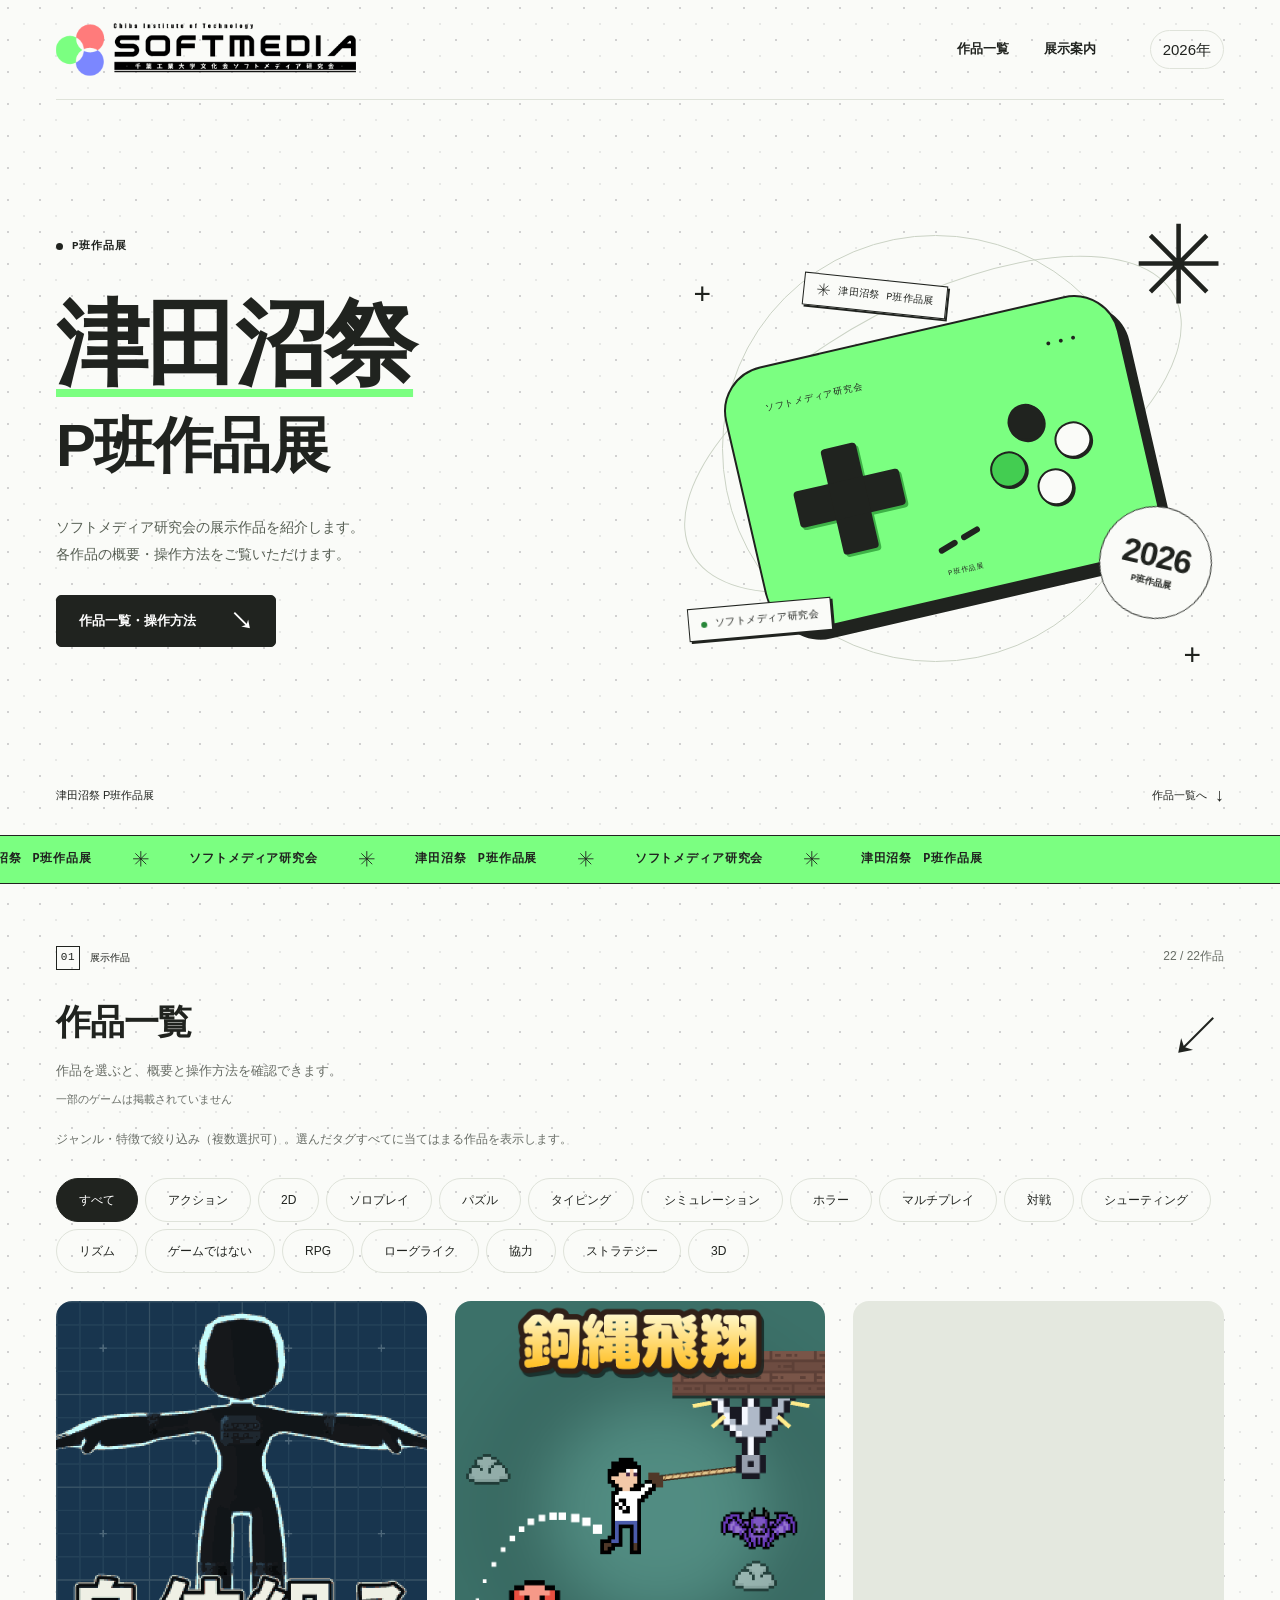
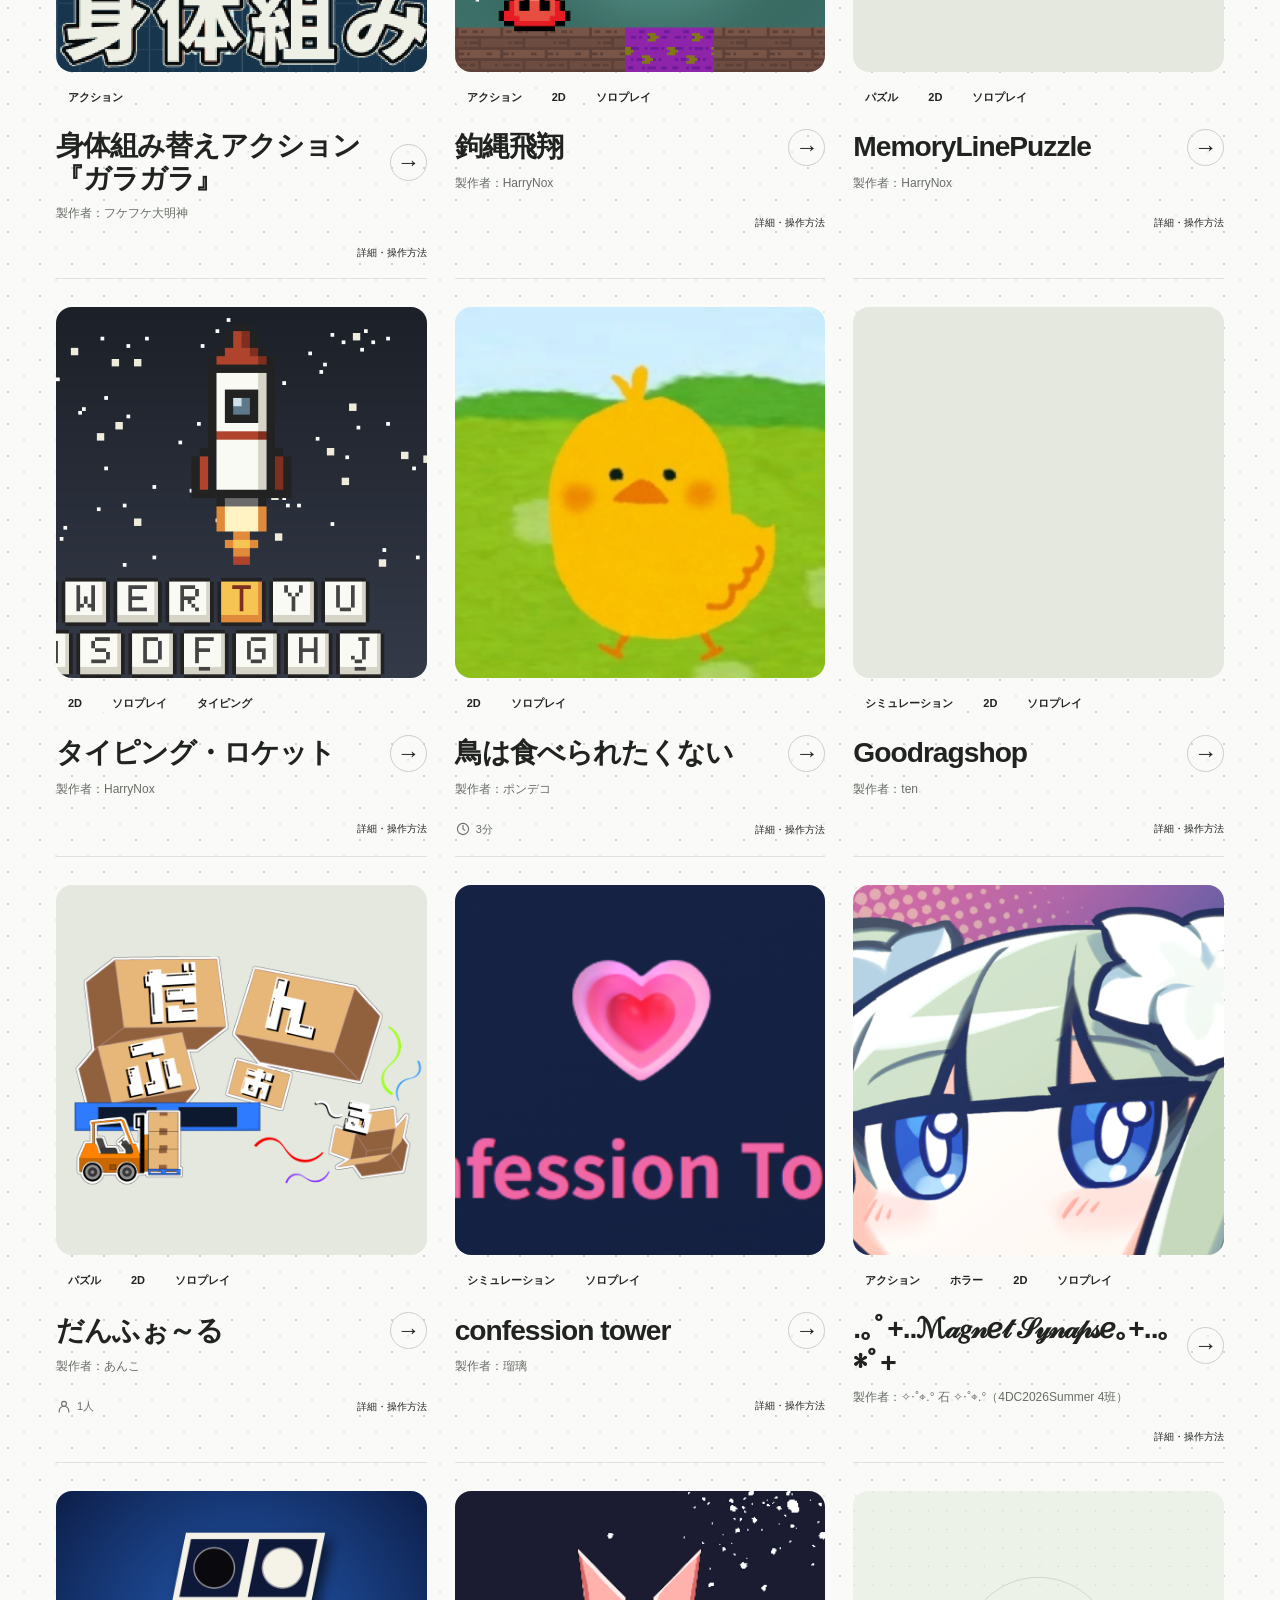
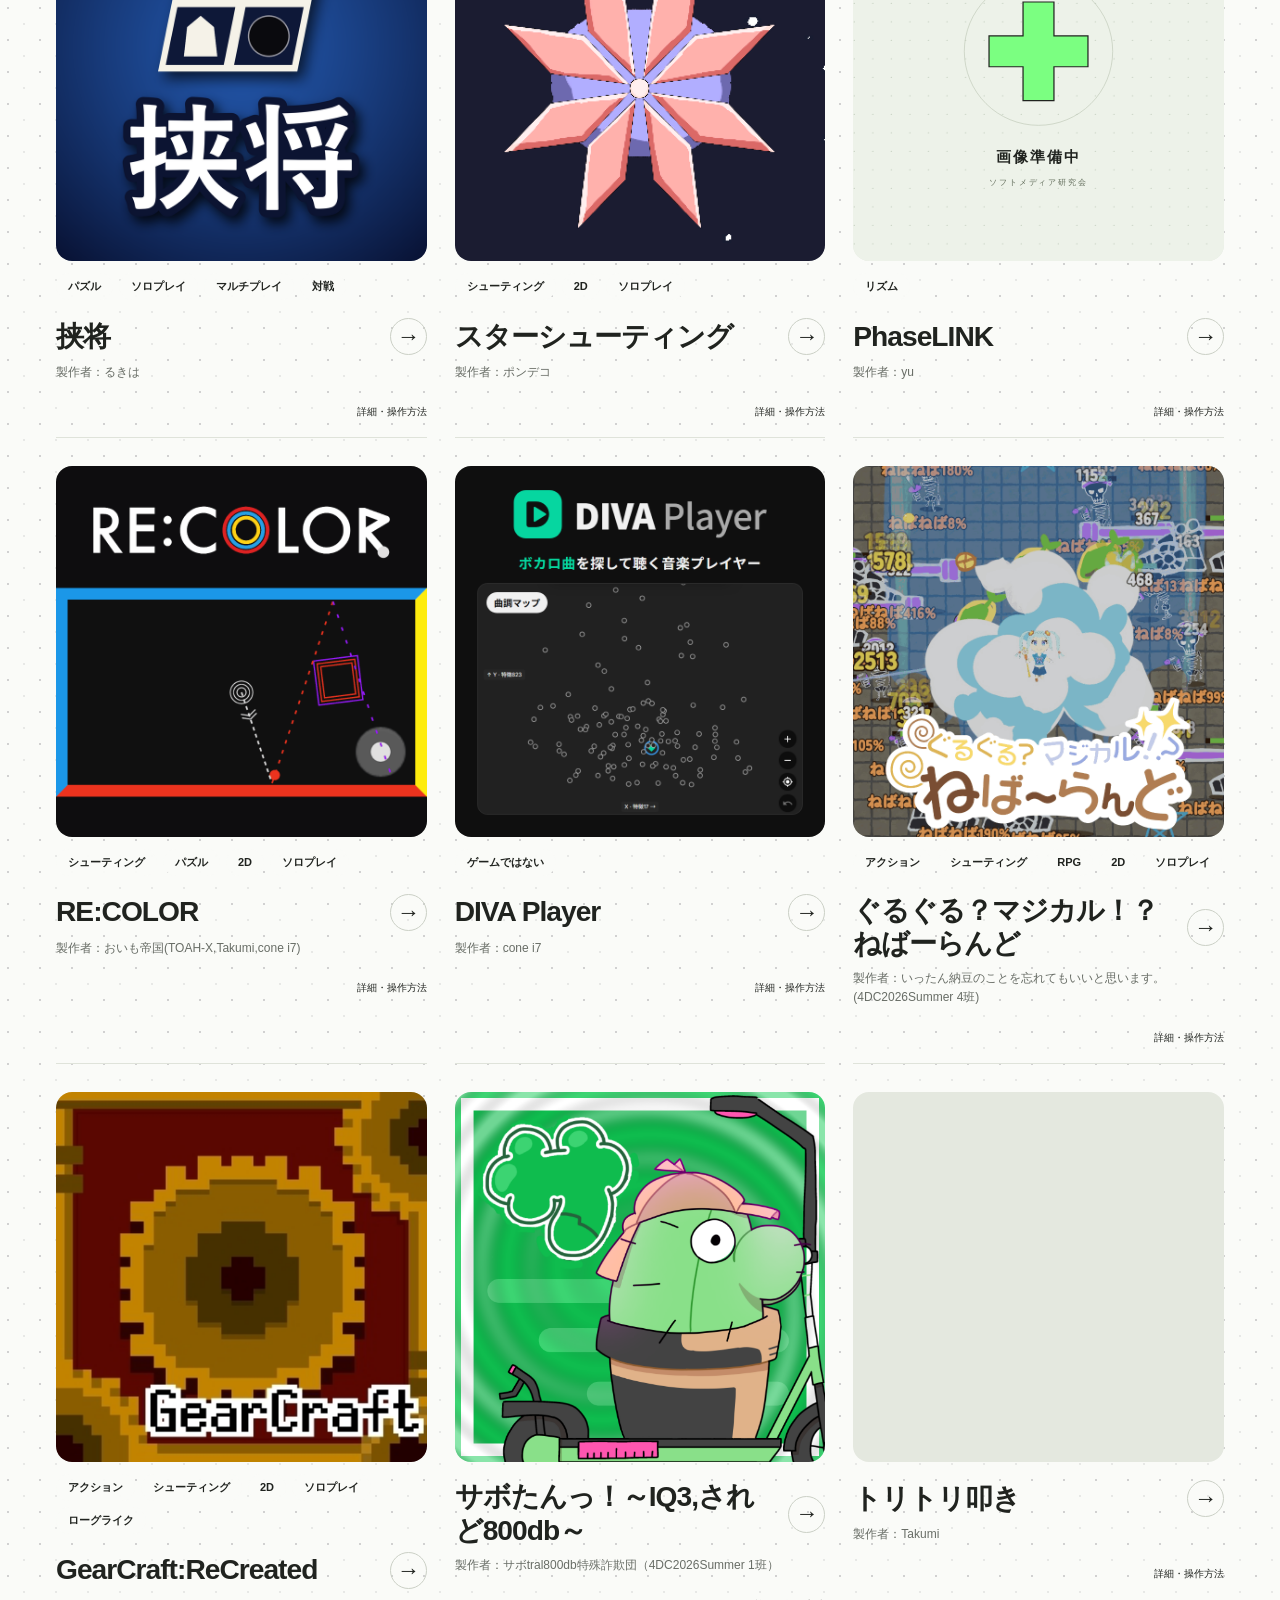
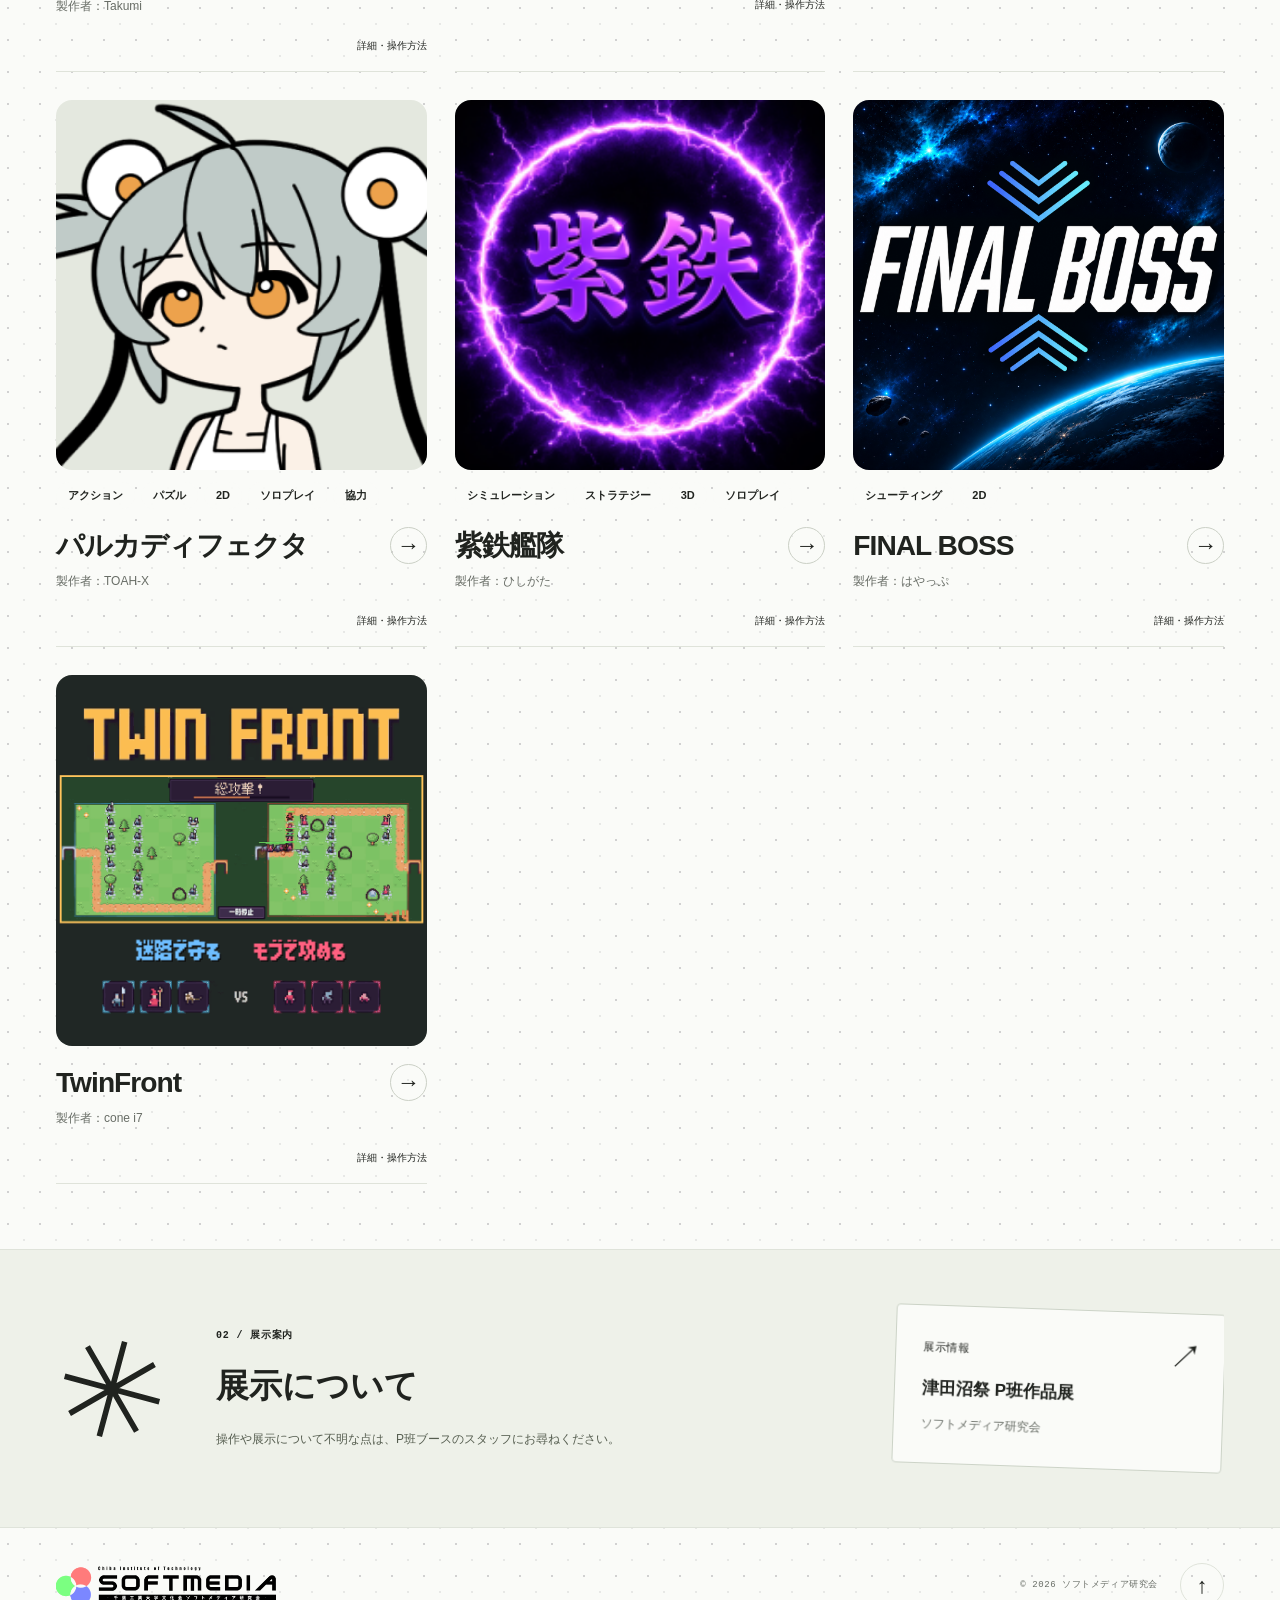
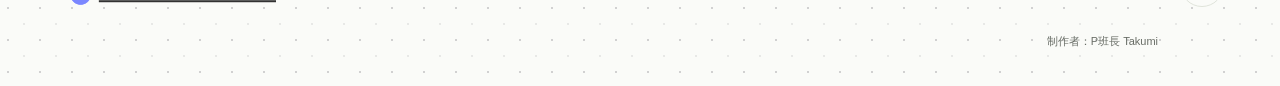
==== commit f2ba84ff: "Add a small note about unlisted games" ====
--- a/index.html
+++ b/index.html
@@ -7,7 +7,7 @@
   <meta name="description" content="ソフトメディア研究会の津田沼祭P班作品展。展示作品の概要・操作方法・スクリーンショットを掲載しています。">
   <title>津田沼祭 P班作品展 2026 — ソフトメディア研究会</title>
   <link rel="icon" href="./assets/images/favicon.svg" type="image/svg+xml">
-  <link rel="stylesheet" href="./css/style.css?v=28c2b3fc1eb7">
+  <link rel="stylesheet" href="./css/style.css?v=f72bde1045d6">
   <script defer src="./js/games.js?v=705ba7c2a3e2"></script>
   <script defer src="./js/common.js?v=bbcce7536566"></script>
   <script defer src="./js/main.js?v=ad385e79afd5"></script>
@@ -70,6 +70,7 @@
     <section class="games-section container" id="games" aria-labelledby="games-title">
       <div class="section-overline"><span><span class="section-index mono">01</span> 展示作品</span><p class="result-count" id="result-count" role="status" aria-live="polite"></p></div>
       <div class="section-heading"><div><h2 id="games-title">作品一覧</h2><p>作品を選ぶと、概要と操作方法を確認できます。</p></div><span class="section-arrow" aria-hidden="true">↙</span></div>
+      <p class="listing-note">一部のゲームは掲載されていません</p>
       <p id="filter-help" class="filter-help">ジャンル・特徴で絞り込み（複数選択可）。選んだタグすべてに当てはまる作品を表示します。</p>
       <div class="filter-row"><div class="filters" id="filters" role="group" aria-label="ジャンル・特徴で絞り込む" aria-describedby="filter-help"></div></div>
       <div class="game-grid" id="game-grid"></div>
--- a/css/style.css
+++ b/css/style.css
@@ -779,6 +779,12 @@
   line-height:1
 }
 
+.listing-note {
+  margin-top:8px;
+  color:var(--muted);
+  font-size:11px
+}
+
 .filter-help {
   margin-top:20px;
   color:var(--muted);
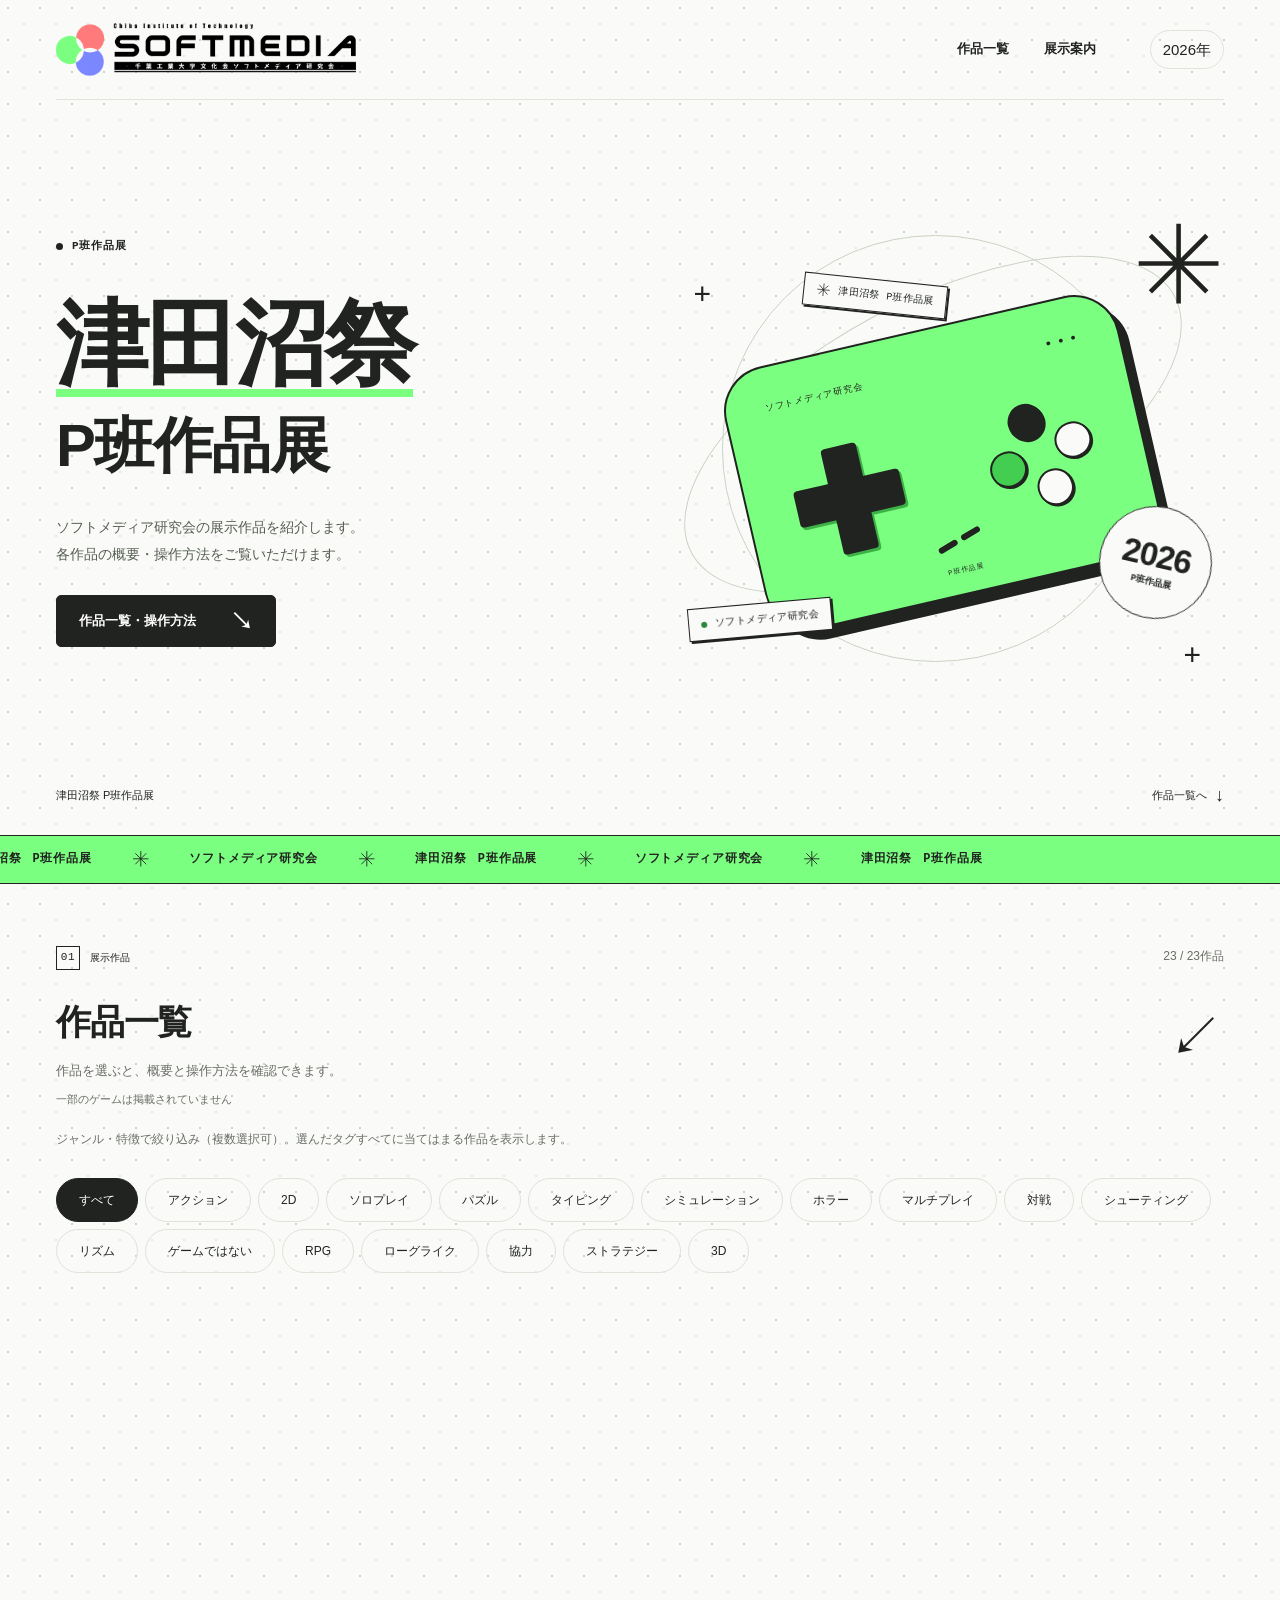
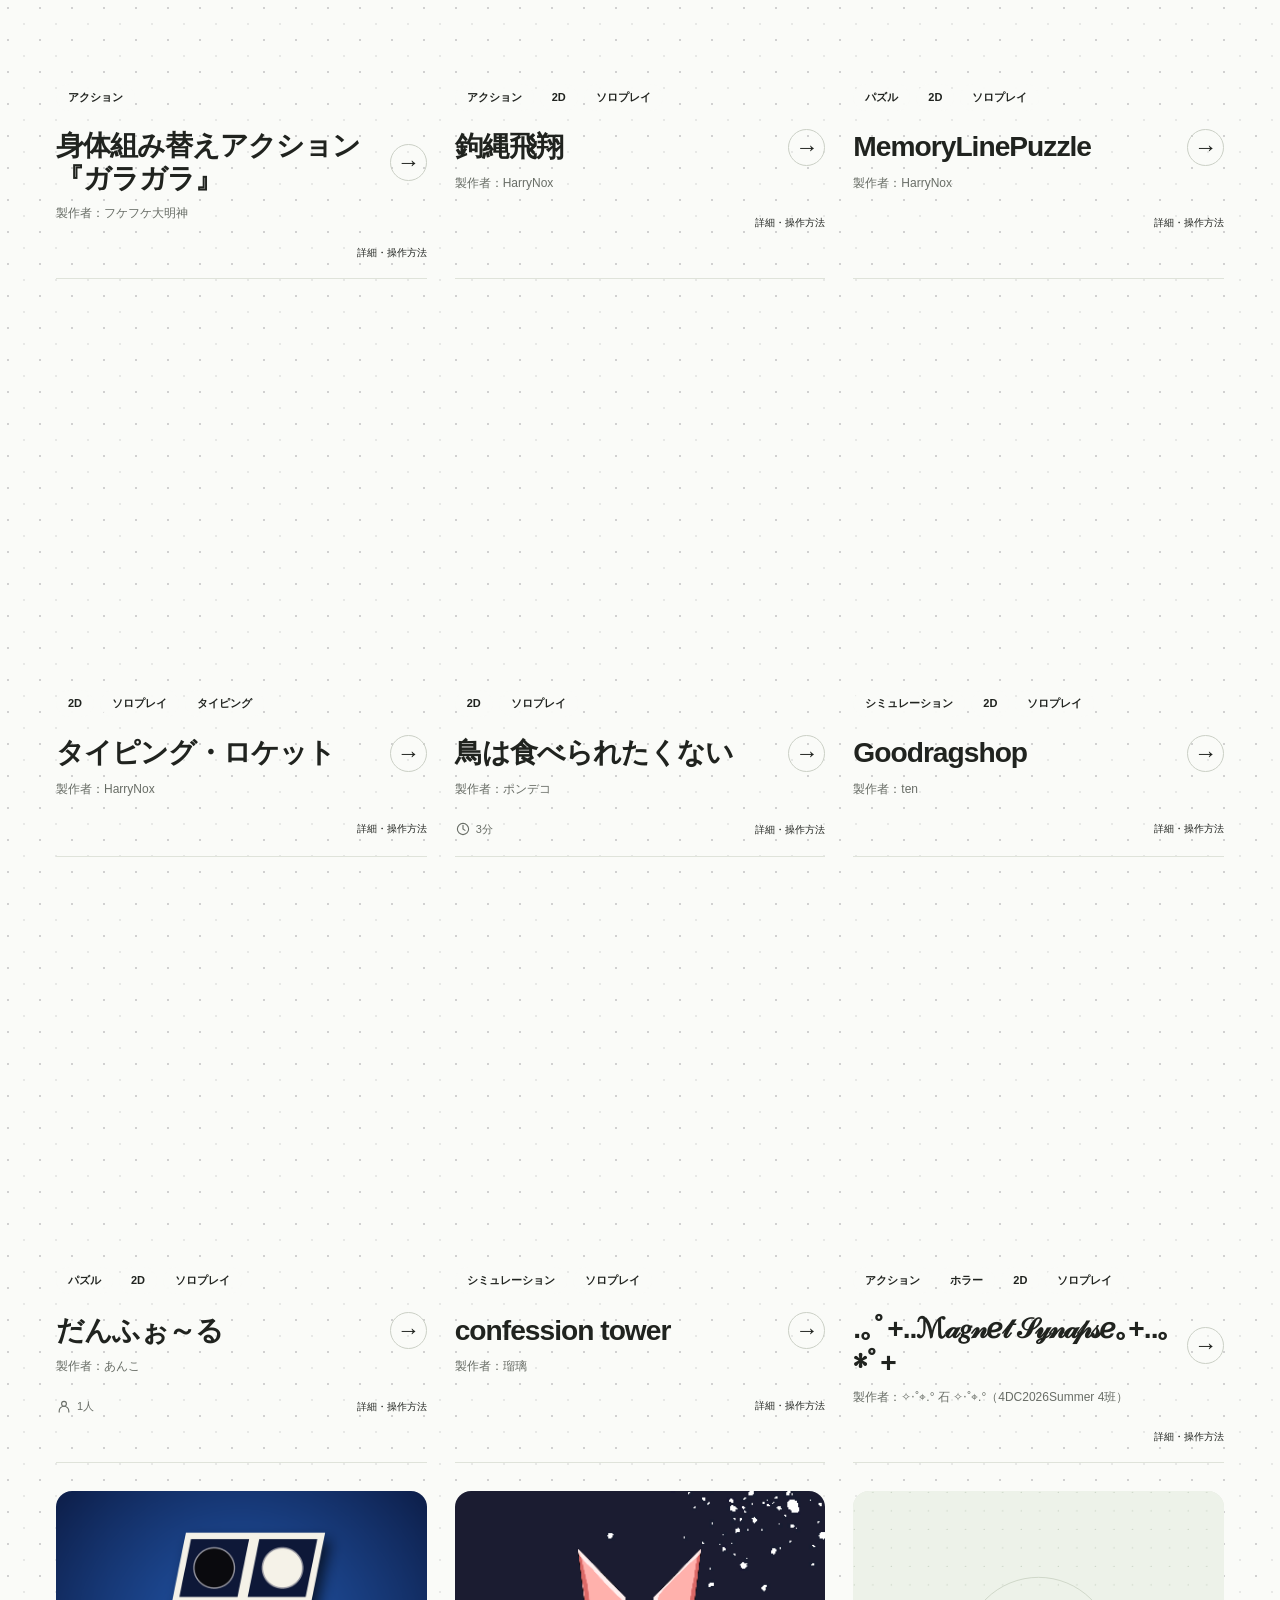
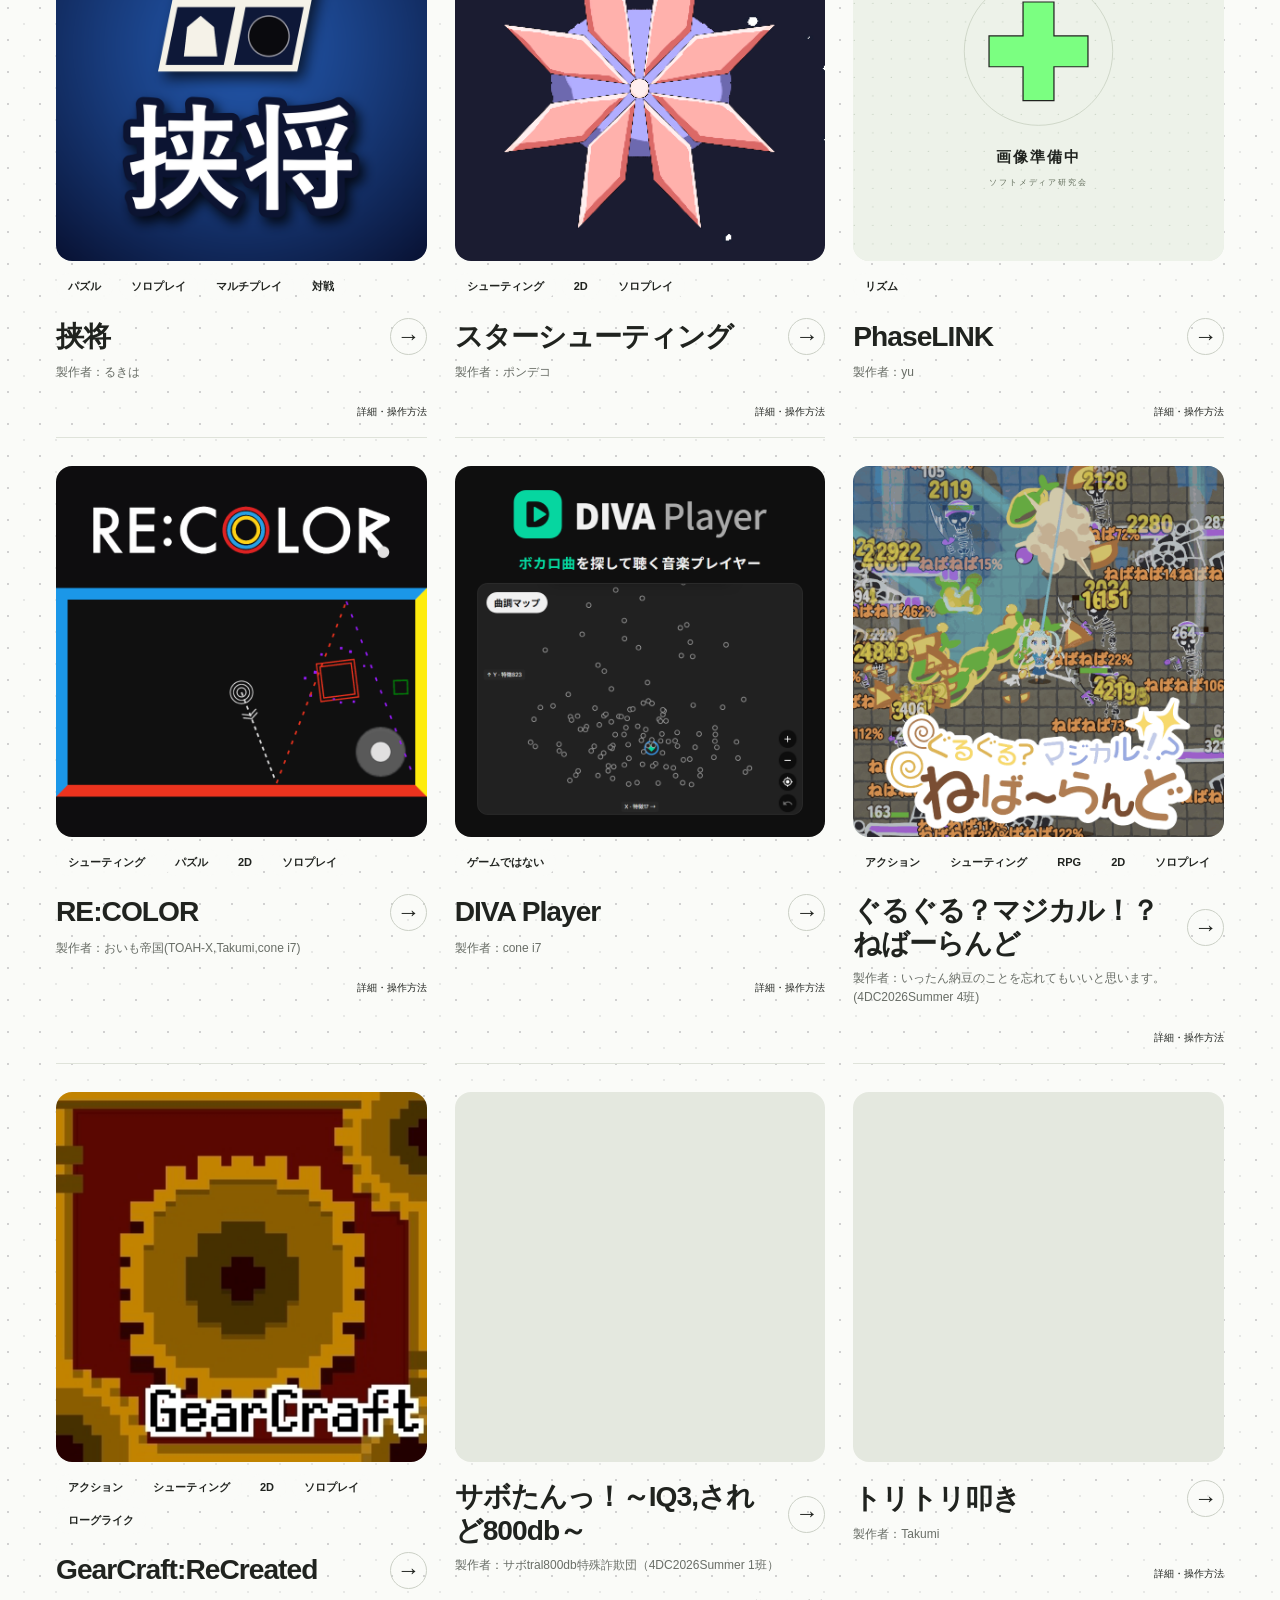
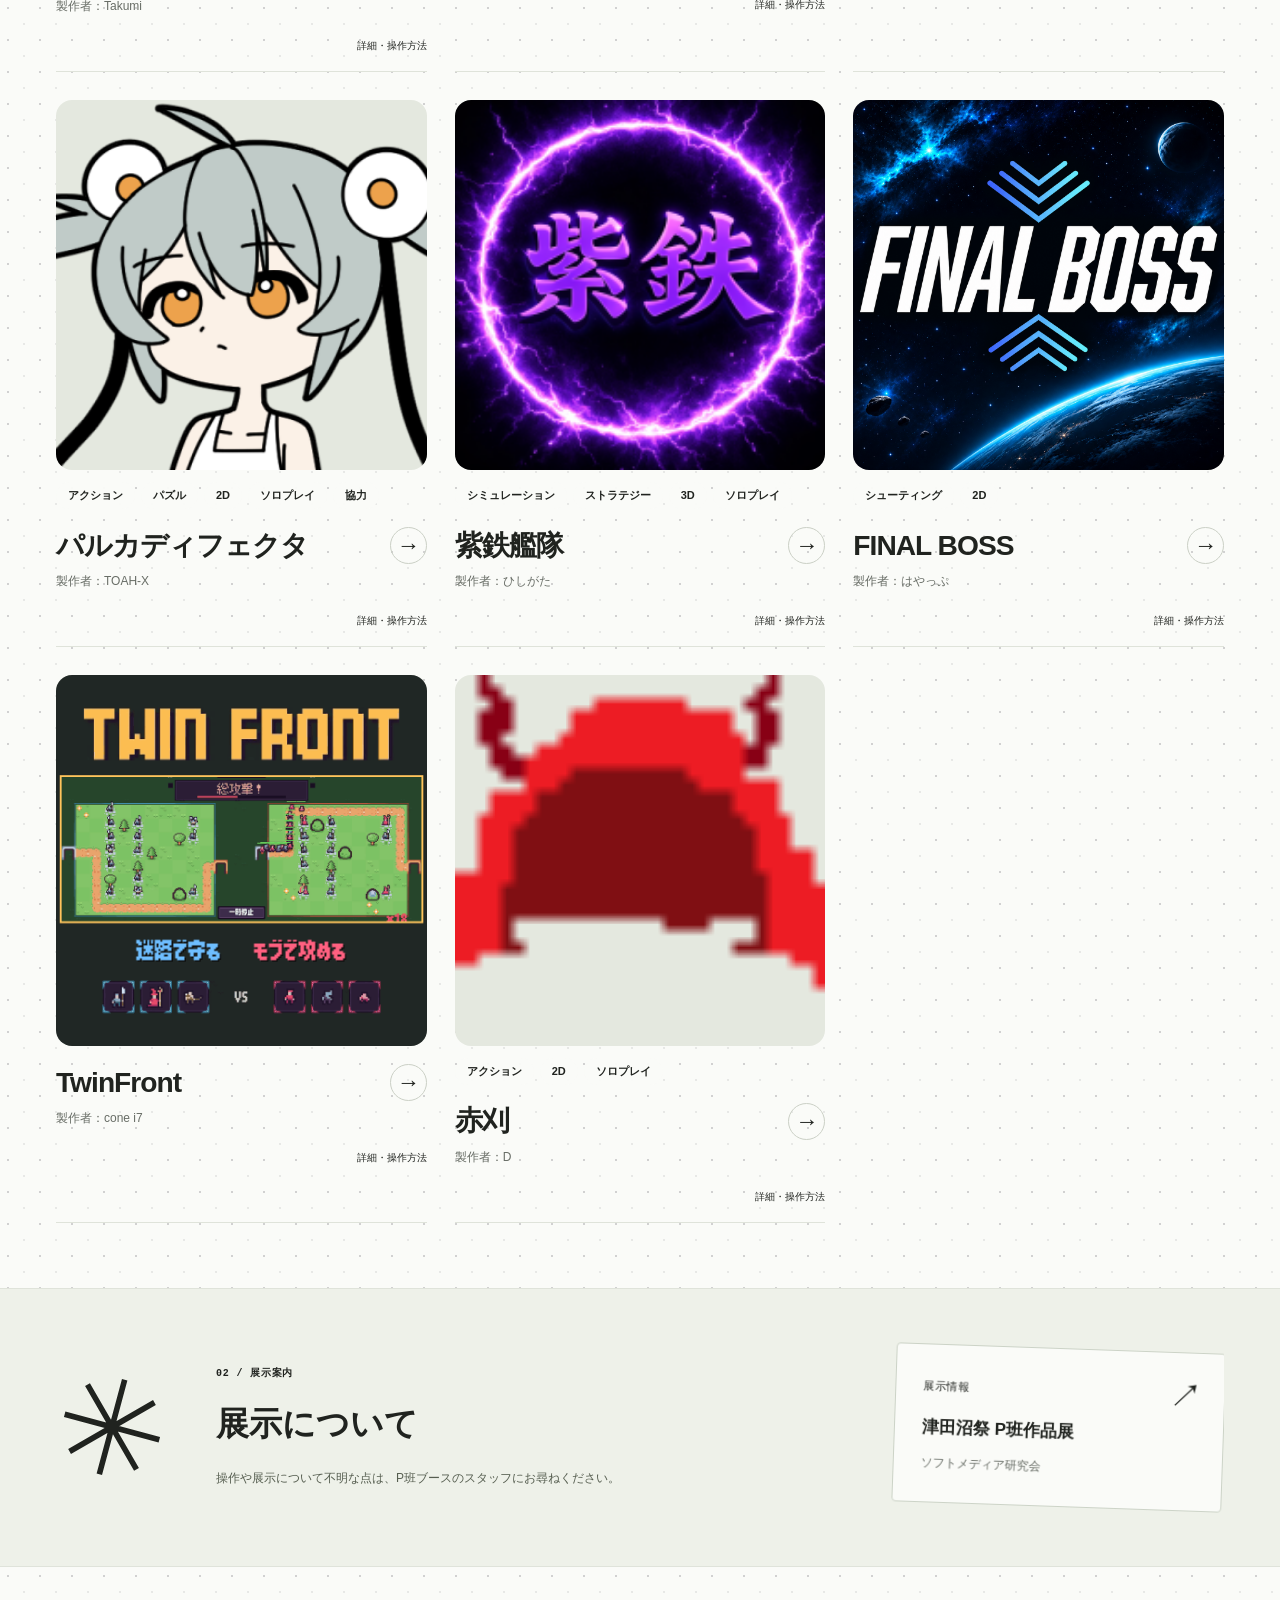
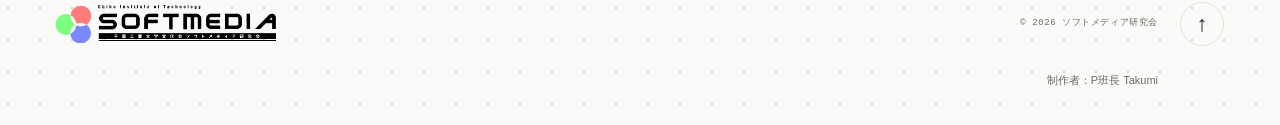
==== commit 8c691ecf: "Add Akagari from the supplied submission" ====
--- a/index.html
+++ b/index.html
@@ -8,7 +8,7 @@
   <title>津田沼祭 P班作品展 2026 — ソフトメディア研究会</title>
   <link rel="icon" href="./assets/images/favicon.svg" type="image/svg+xml">
   <link rel="stylesheet" href="./css/style.css?v=f72bde1045d6">
-  <script defer src="./js/games.js?v=705ba7c2a3e2"></script>
+  <script defer src="./js/games.js?v=dd9cde170c4c"></script>
   <script defer src="./js/common.js?v=bbcce7536566"></script>
   <script defer src="./js/main.js?v=ad385e79afd5"></script>
   <script defer src="./js/controller.js?v=c89fdcfcc461"></script>
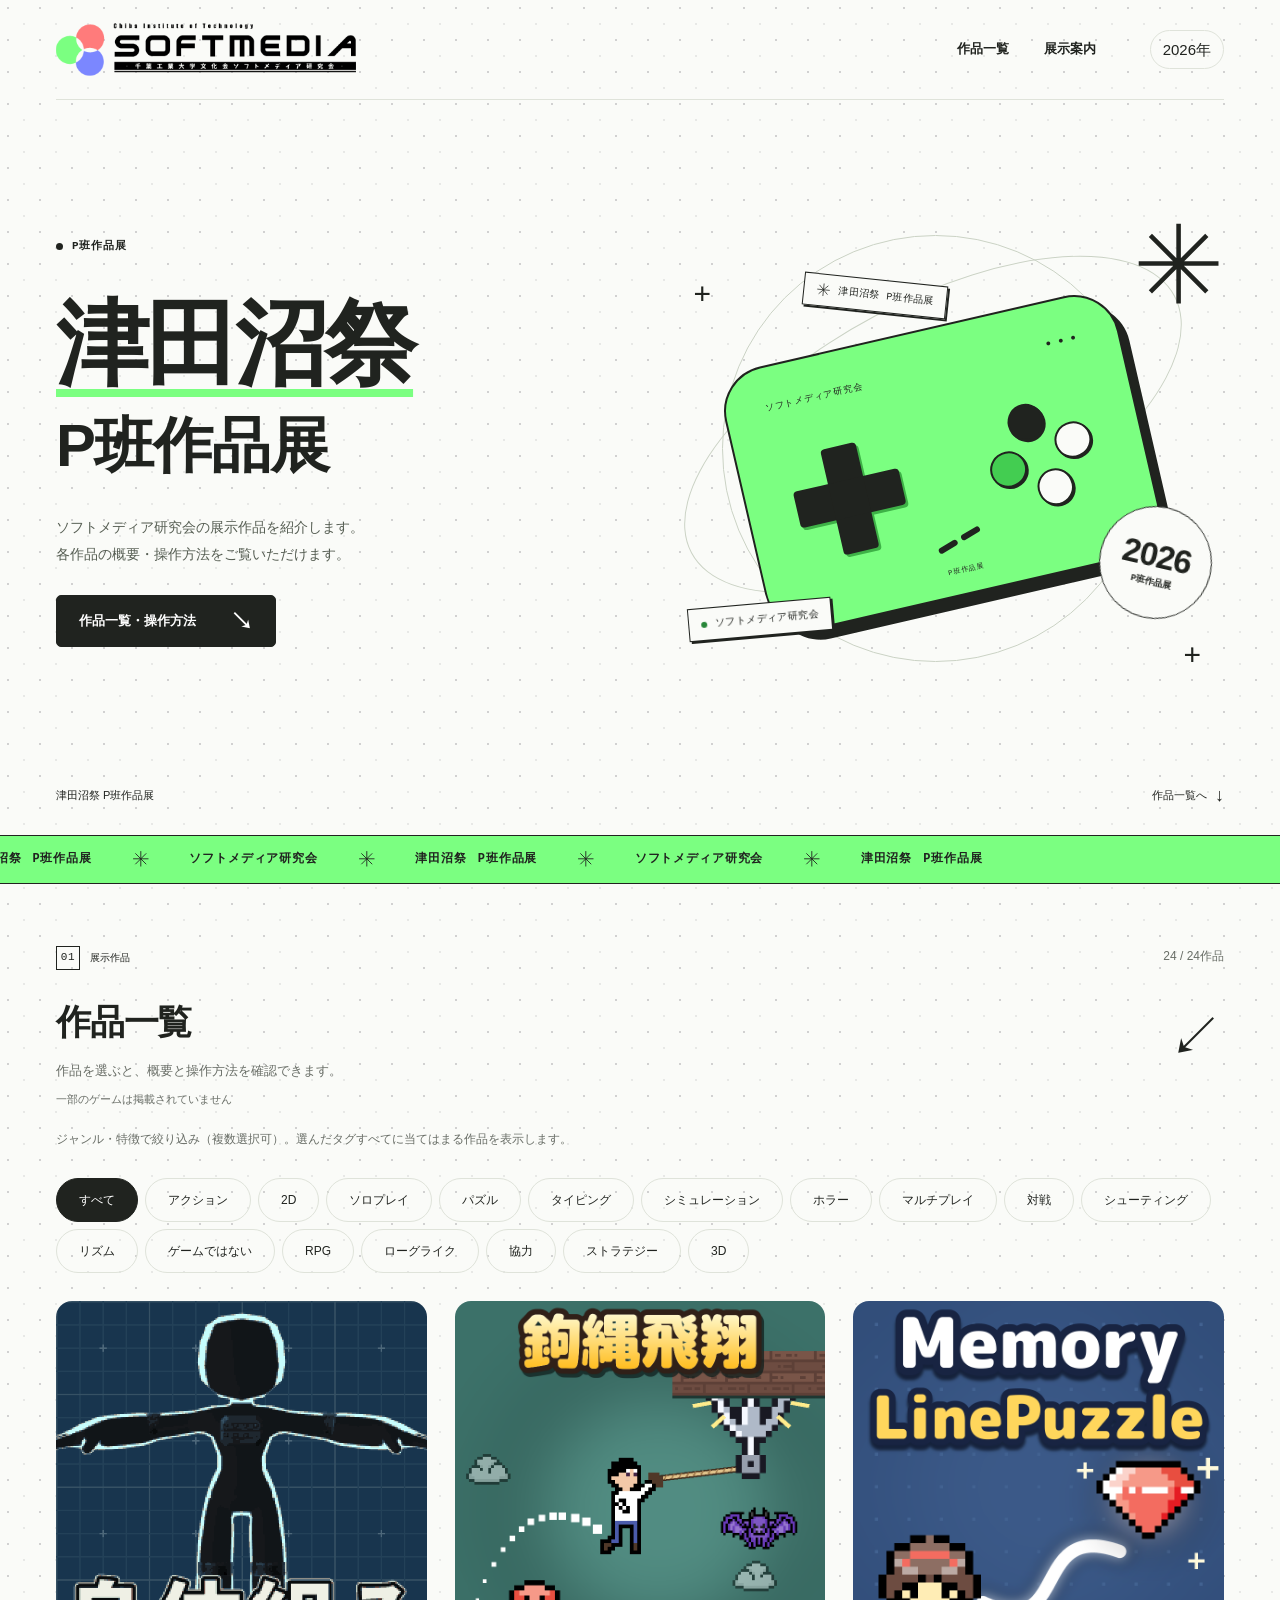
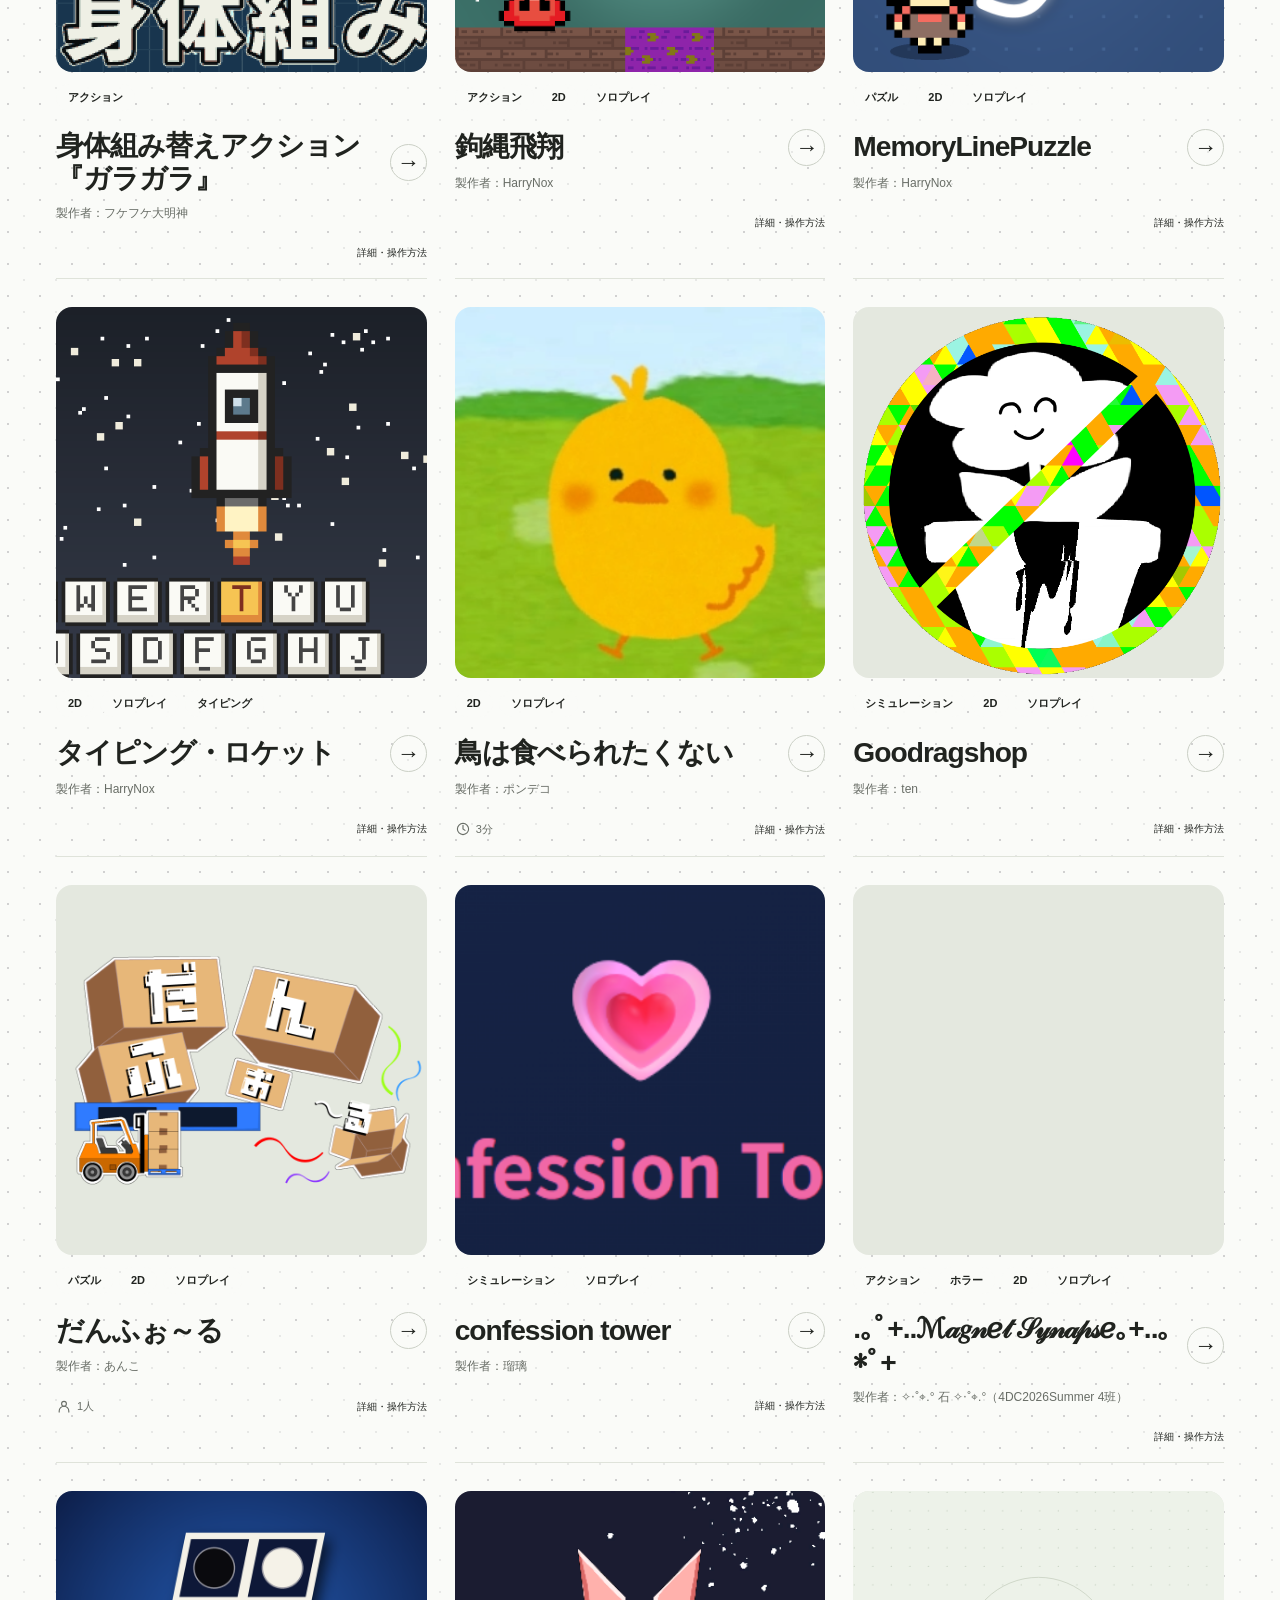
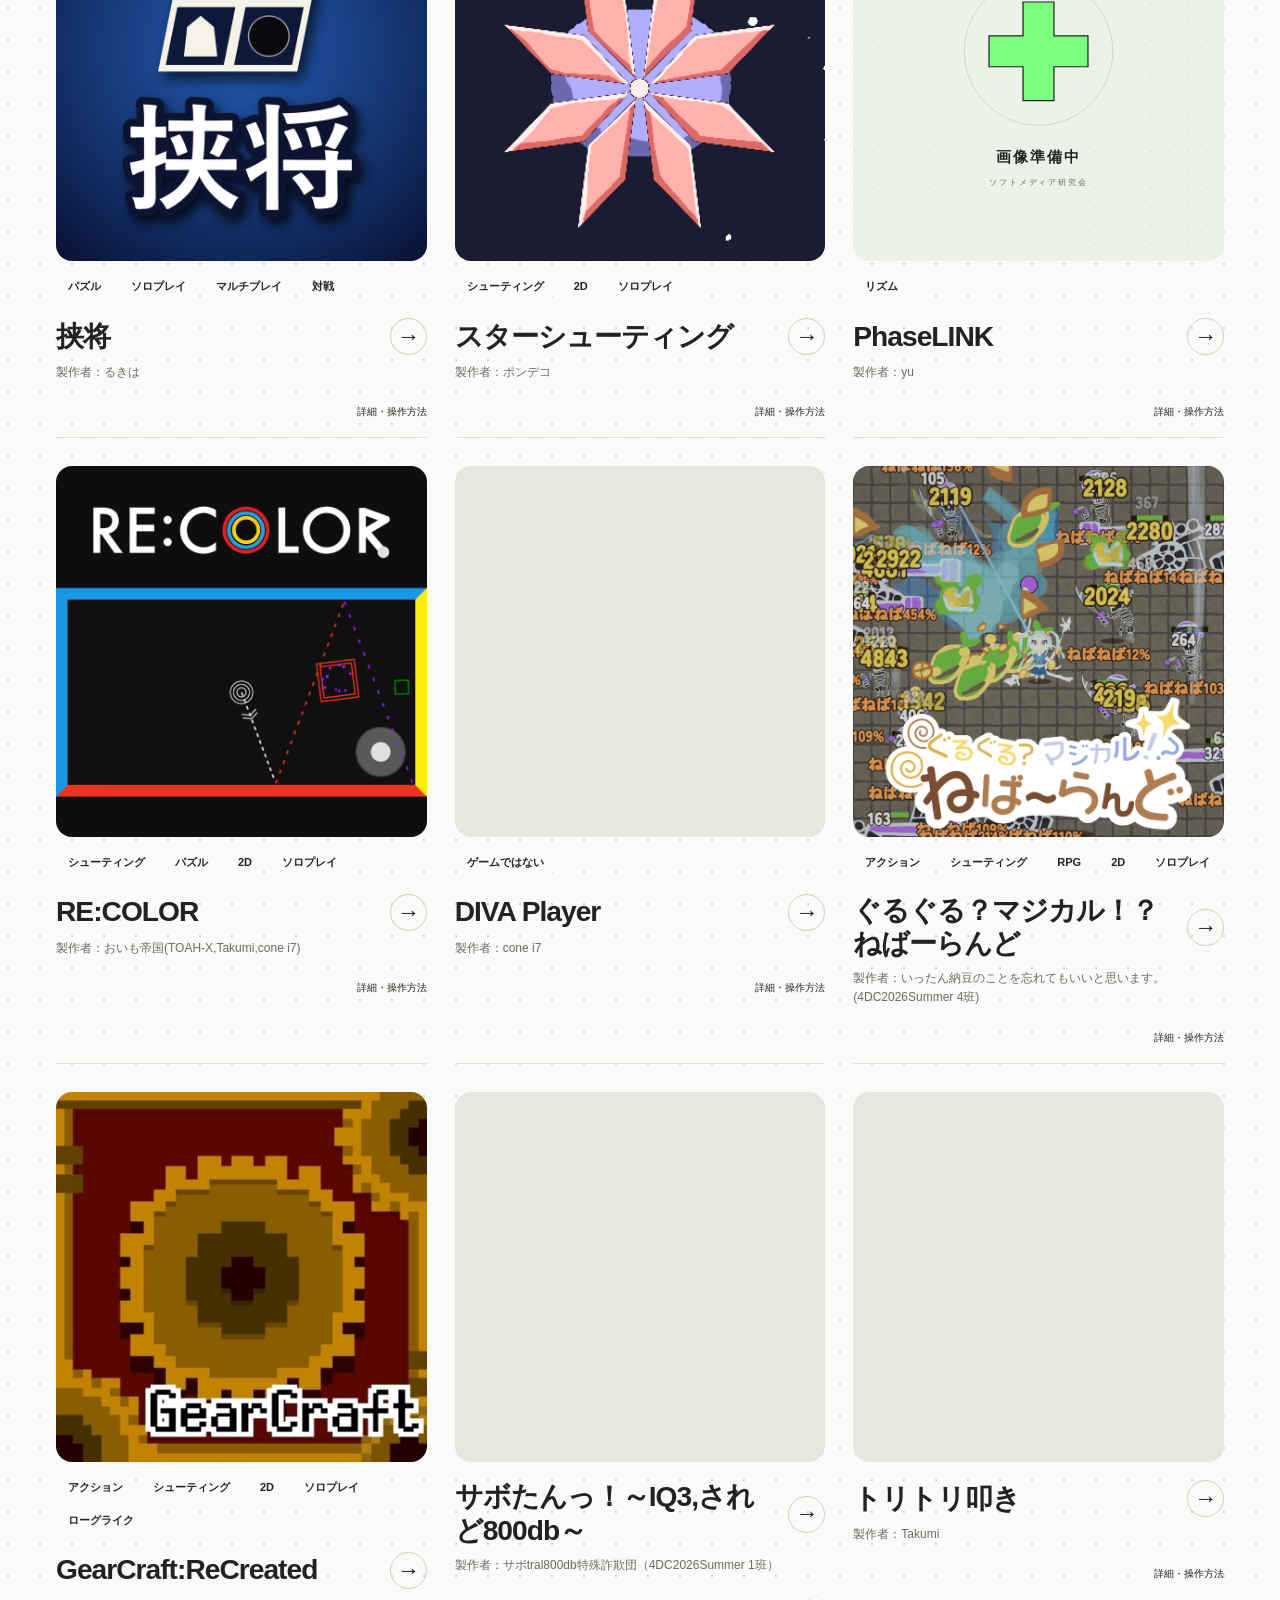
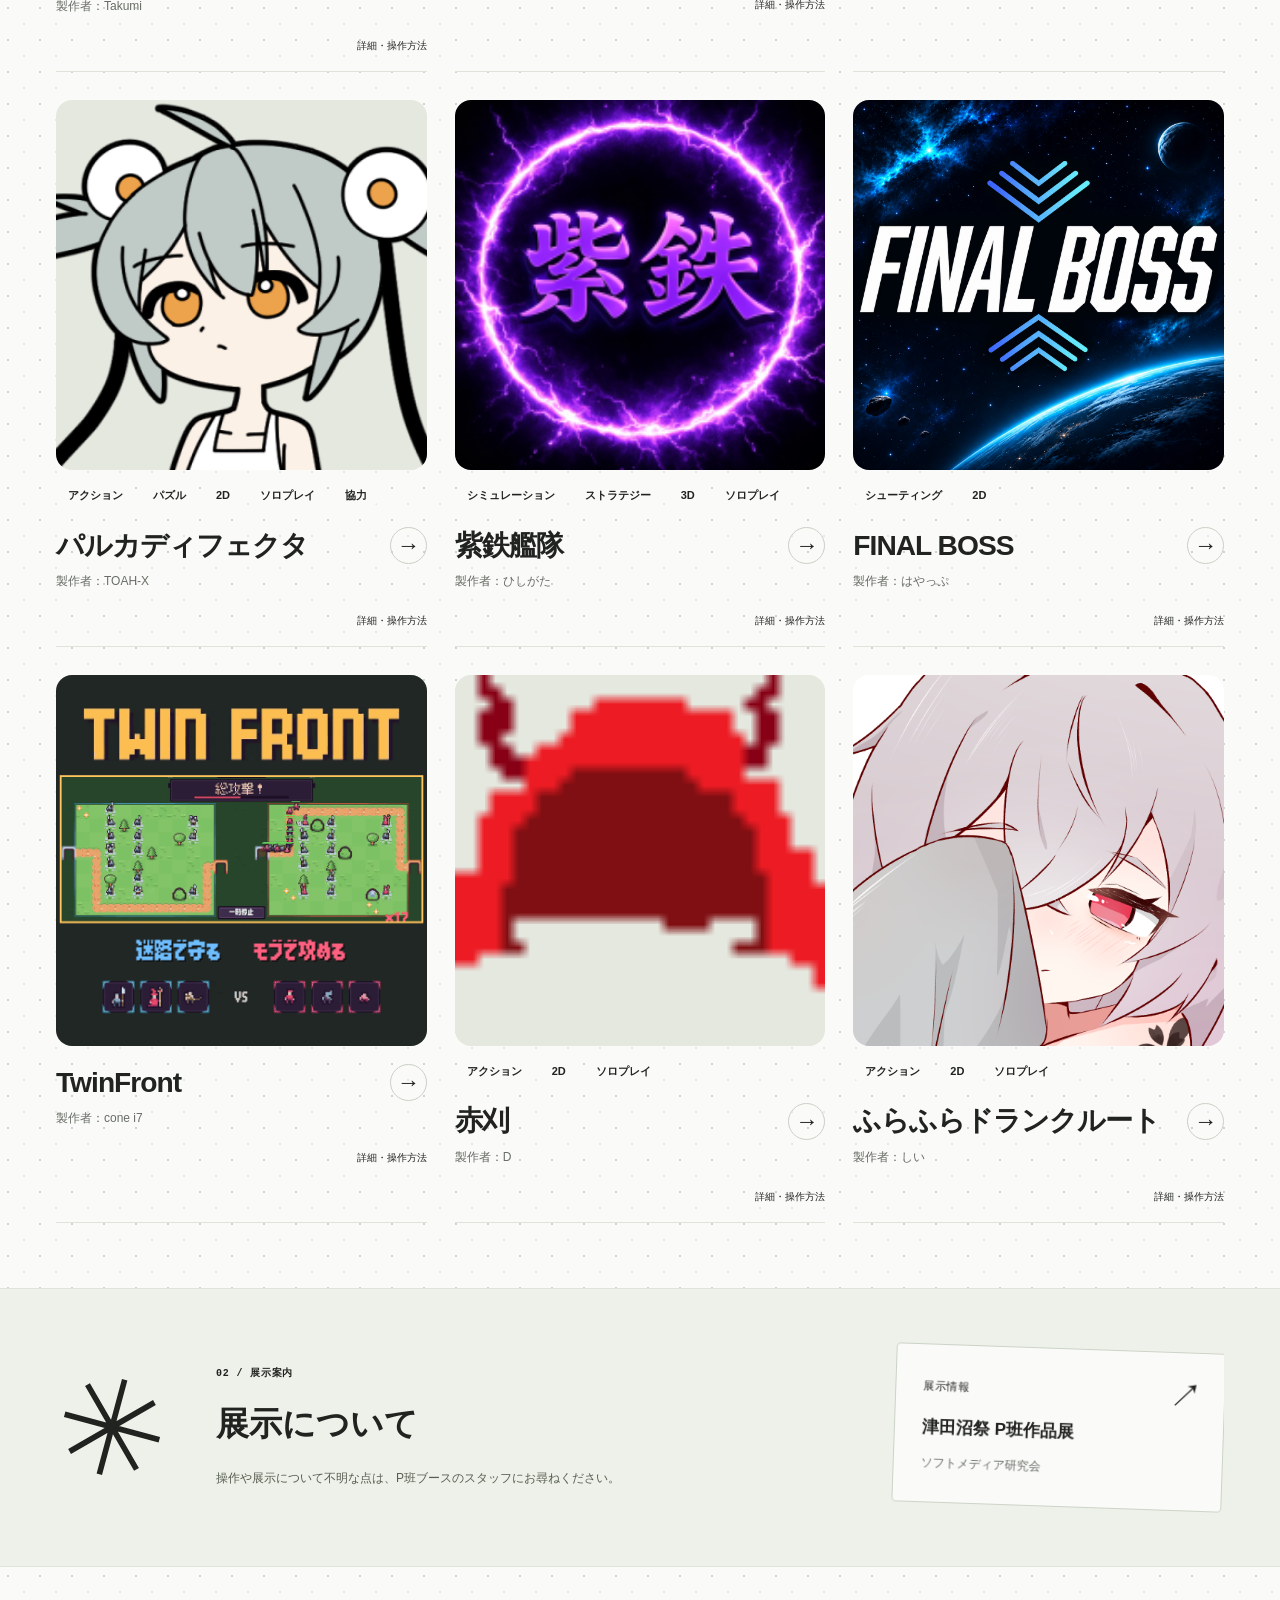
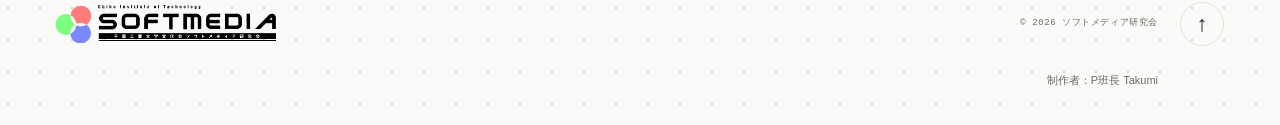
==== commit cc5fc7a4: "Add Furafura Drunk Route with the requested video" ====
--- a/index.html
+++ b/index.html
@@ -8,7 +8,7 @@
   <title>津田沼祭 P班作品展 2026 — ソフトメディア研究会</title>
   <link rel="icon" href="./assets/images/favicon.svg" type="image/svg+xml">
   <link rel="stylesheet" href="./css/style.css?v=f72bde1045d6">
-  <script defer src="./js/games.js?v=dd9cde170c4c"></script>
+  <script defer src="./js/games.js?v=9abc8ce51002"></script>
   <script defer src="./js/common.js?v=bbcce7536566"></script>
   <script defer src="./js/main.js?v=ad385e79afd5"></script>
   <script defer src="./js/controller.js?v=c89fdcfcc461"></script>
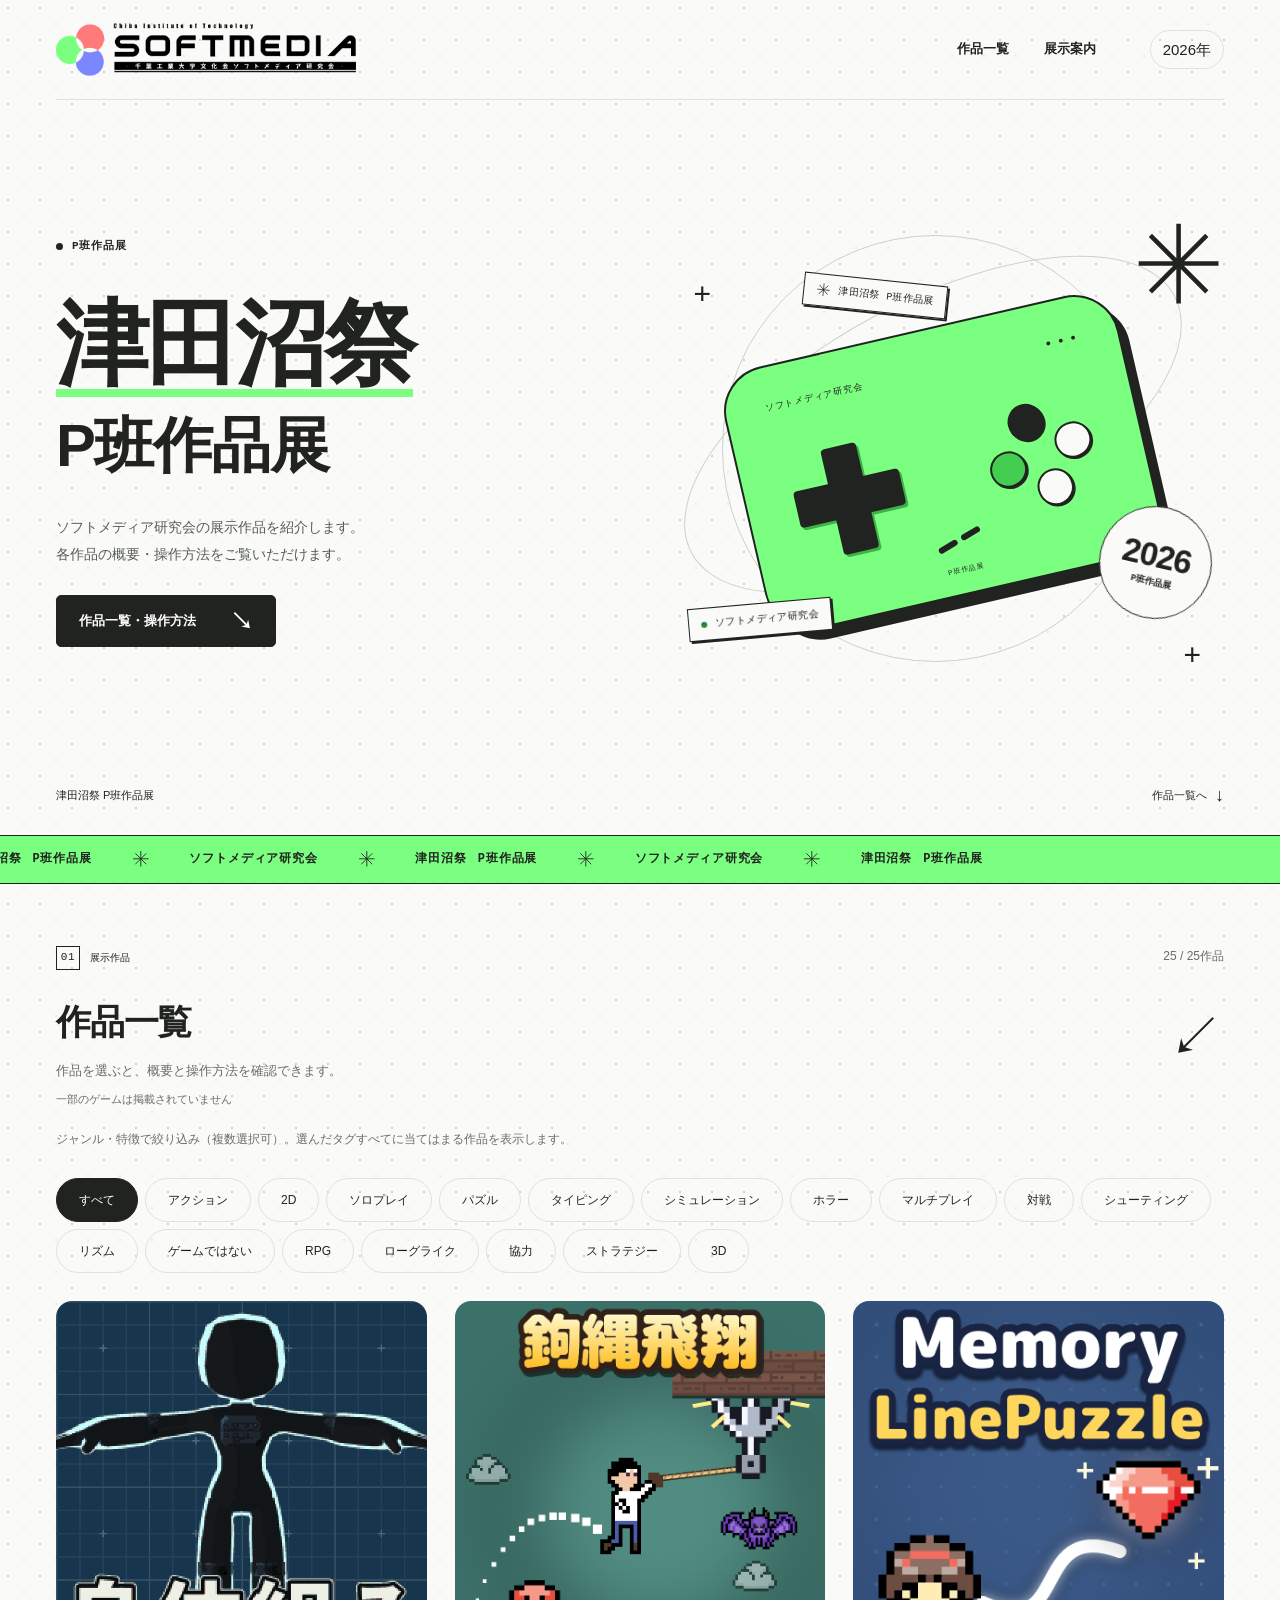
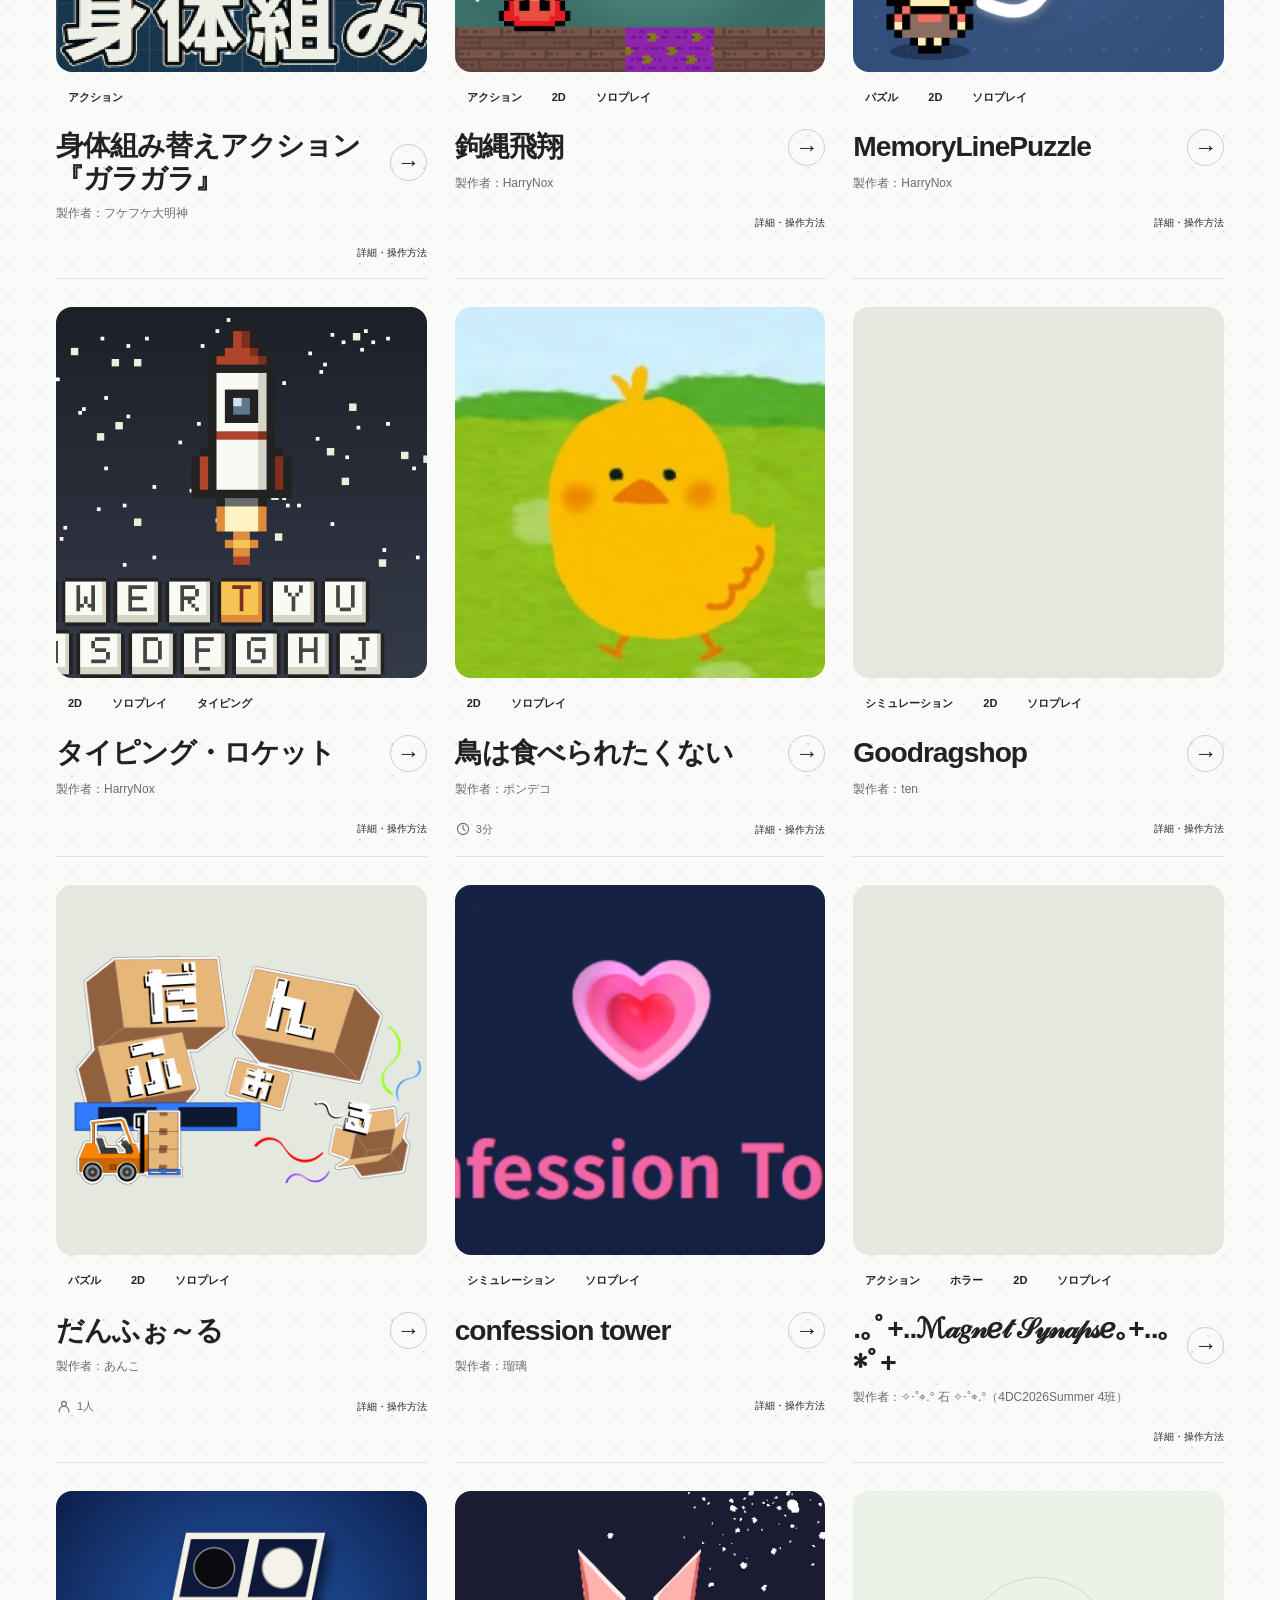
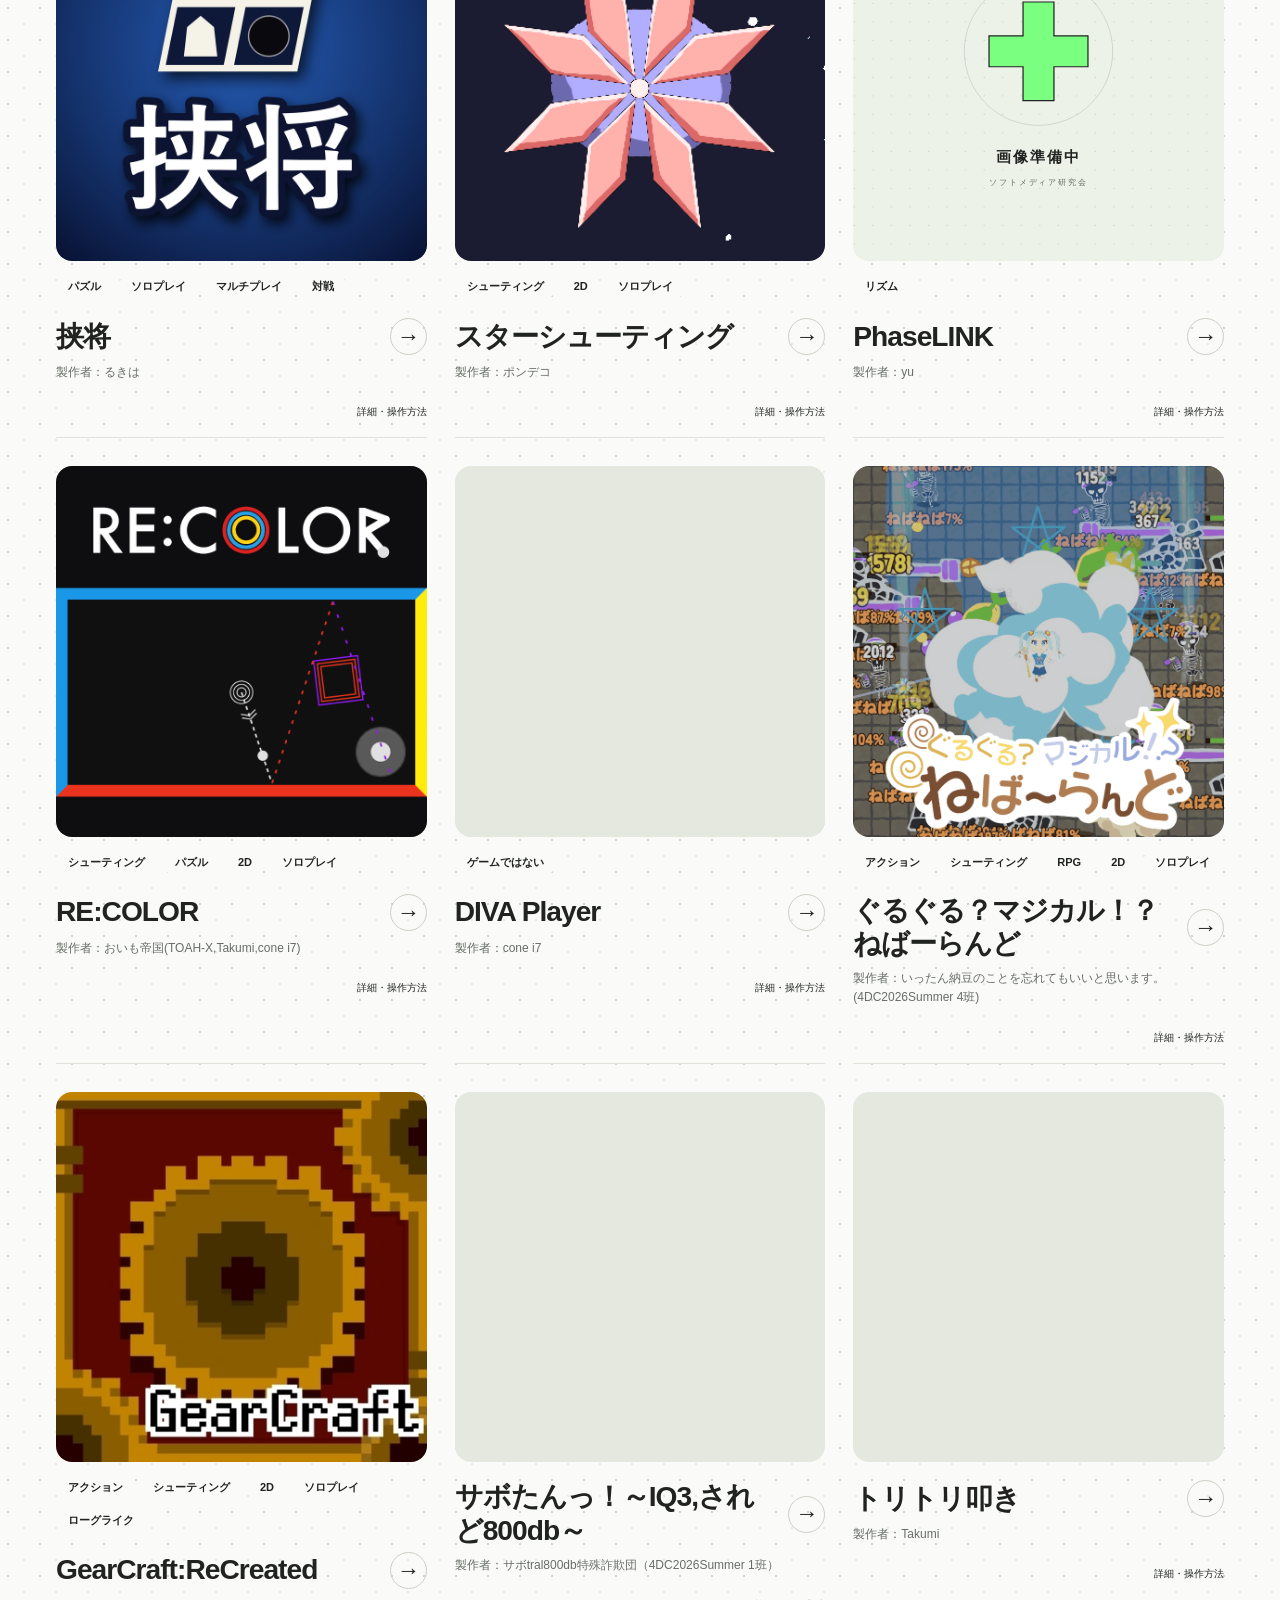
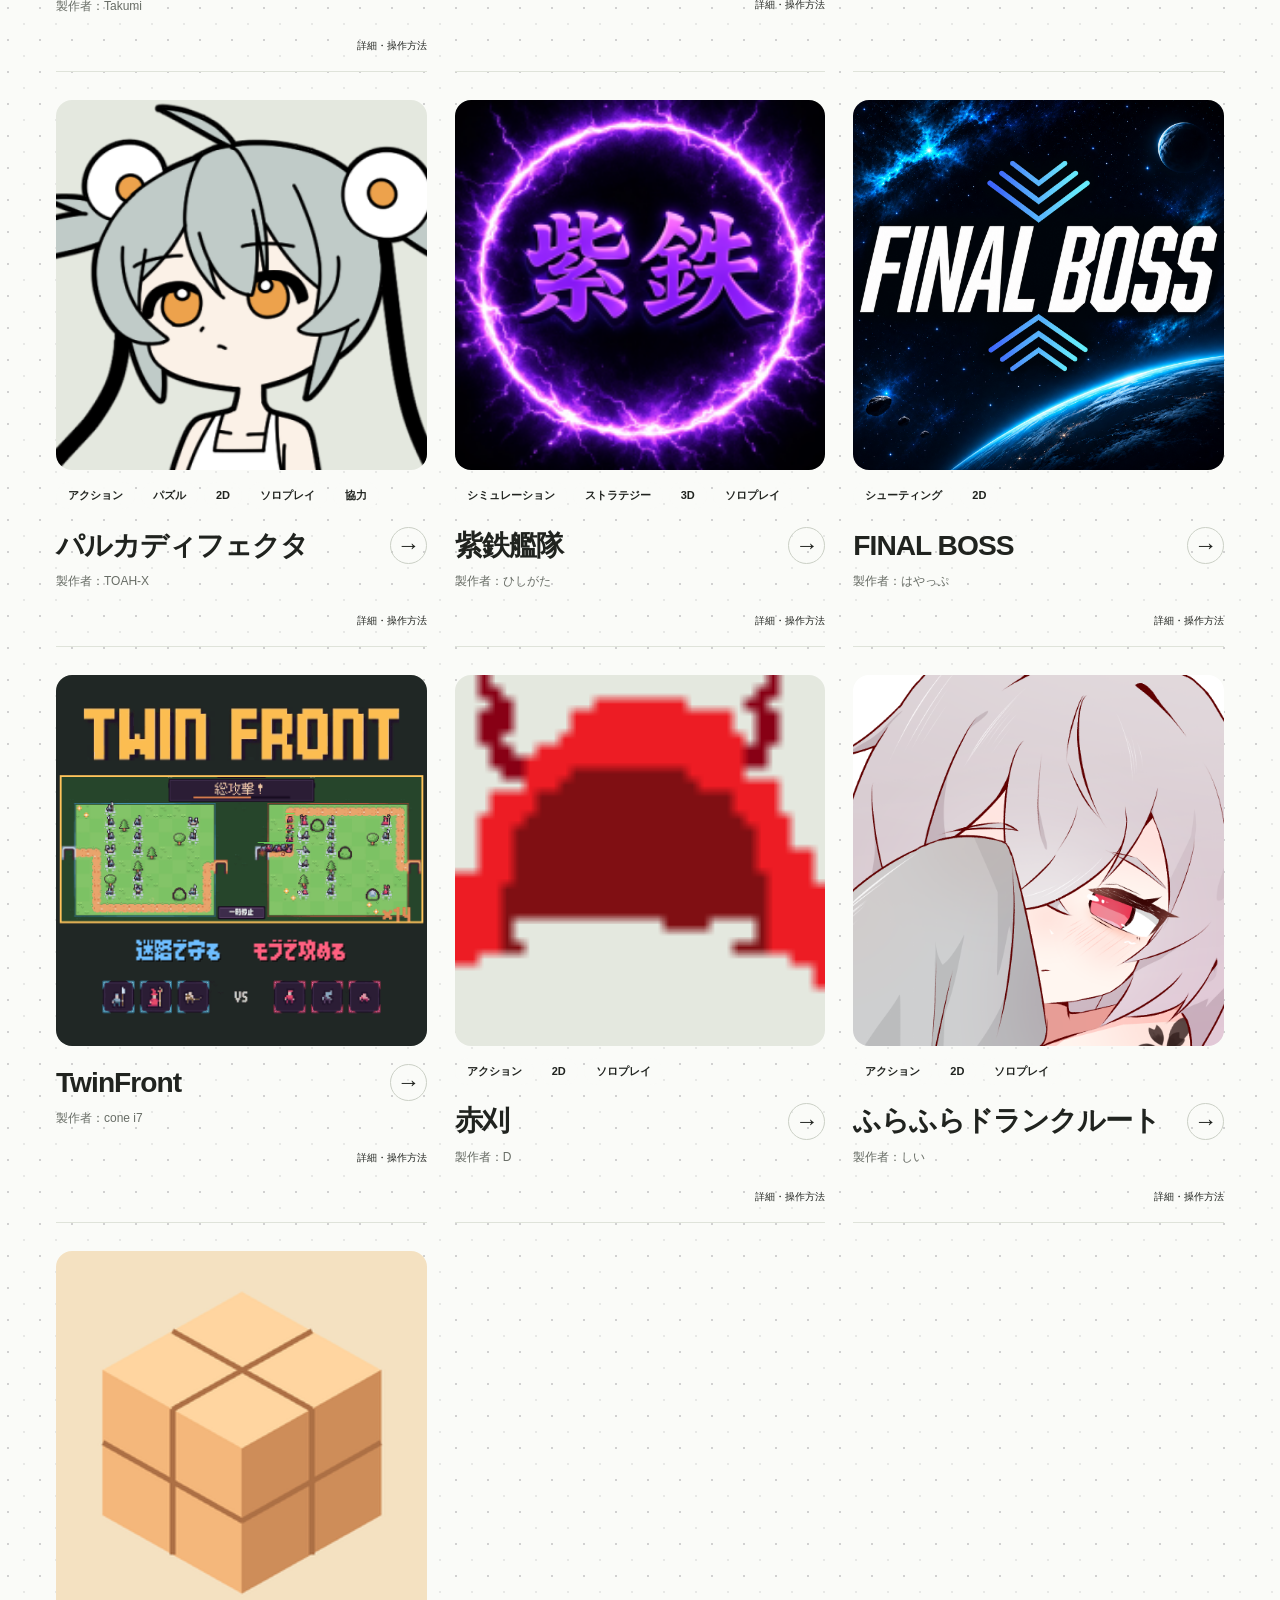
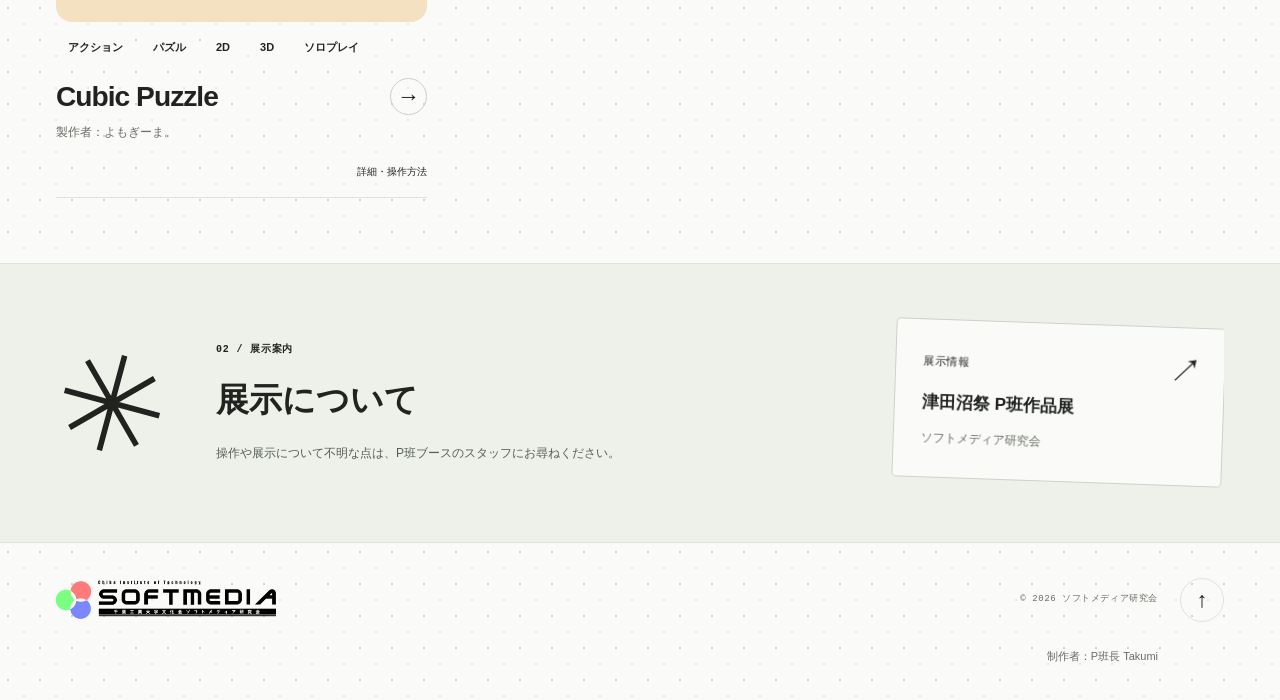
==== commit 6f774afe: "Add Cubic Puzzle from the supplied materials" ====
--- a/index.html
+++ b/index.html
@@ -8,7 +8,7 @@
   <title>津田沼祭 P班作品展 2026 — ソフトメディア研究会</title>
   <link rel="icon" href="./assets/images/favicon.svg" type="image/svg+xml">
   <link rel="stylesheet" href="./css/style.css?v=f72bde1045d6">
-  <script defer src="./js/games.js?v=9abc8ce51002"></script>
+  <script defer src="./js/games.js?v=96cd91897865"></script>
   <script defer src="./js/common.js?v=bbcce7536566"></script>
   <script defer src="./js/main.js?v=ad385e79afd5"></script>
   <script defer src="./js/controller.js?v=c89fdcfcc461"></script>
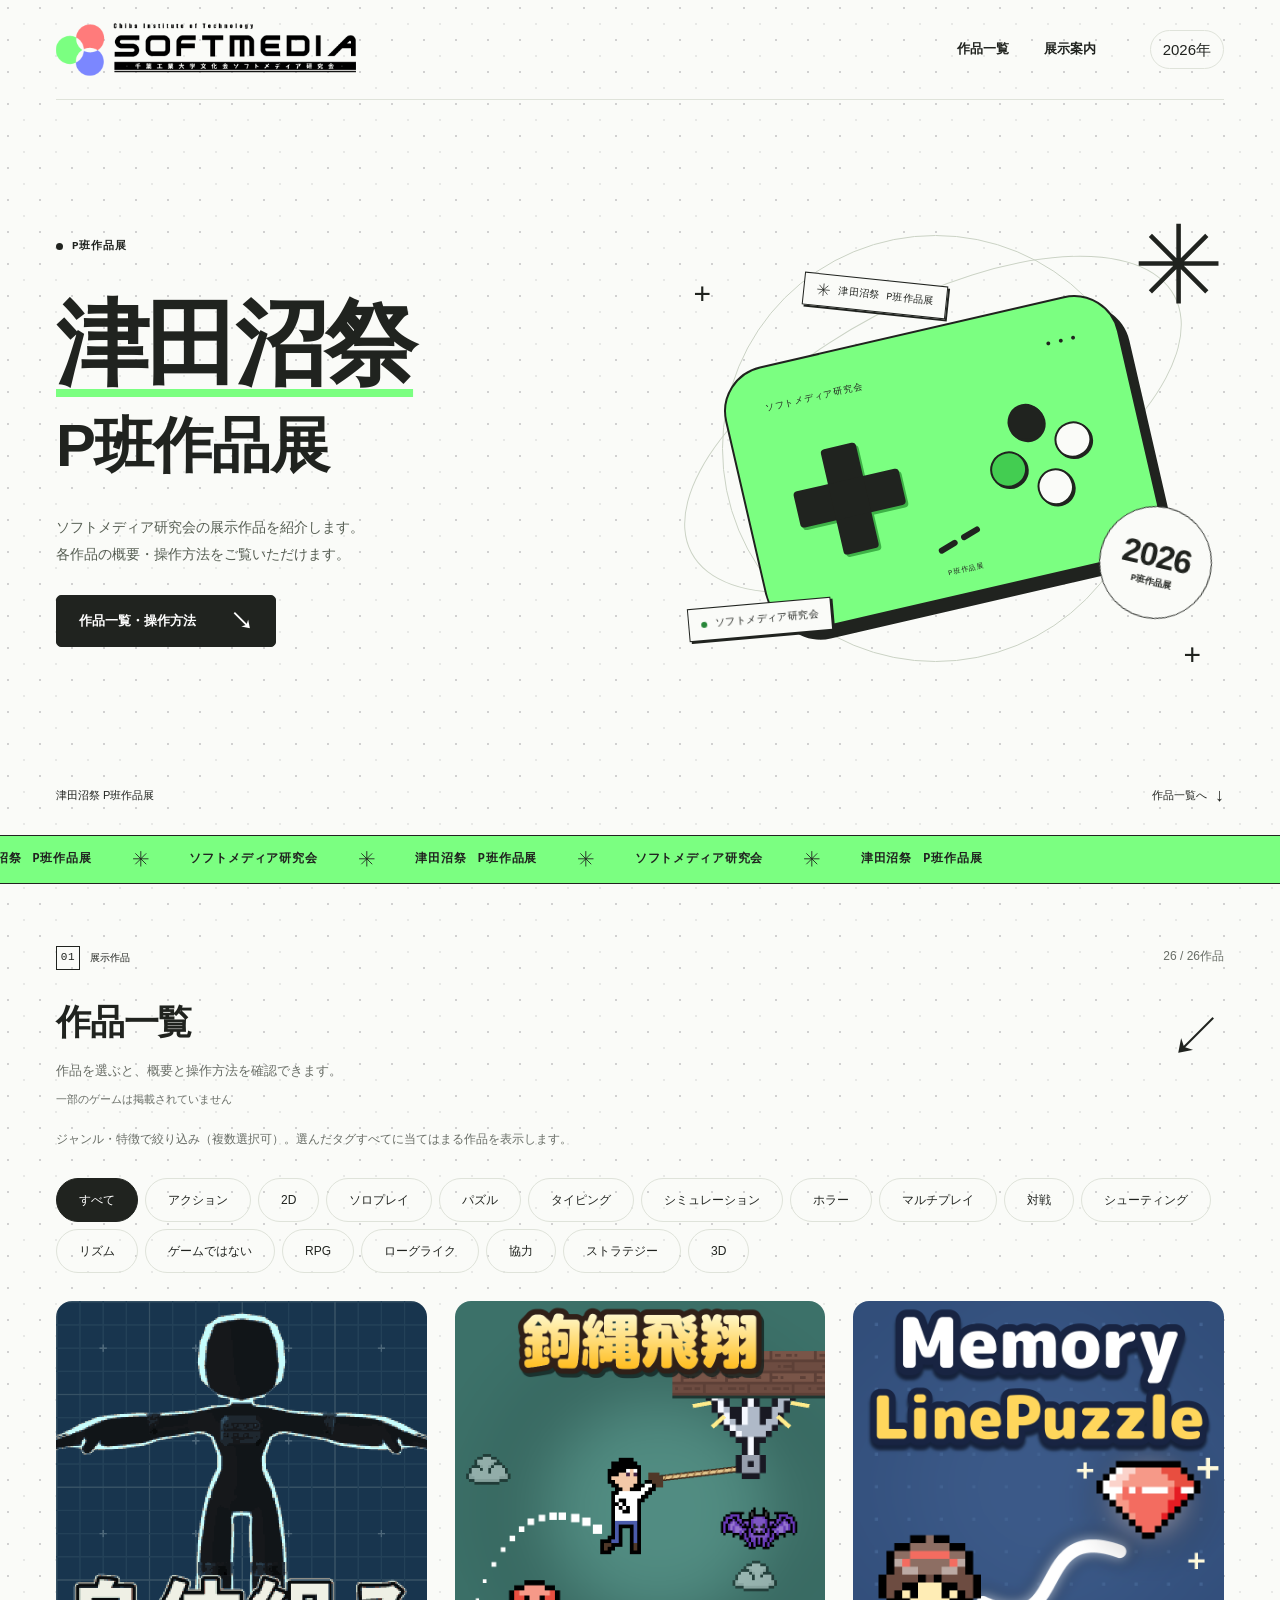
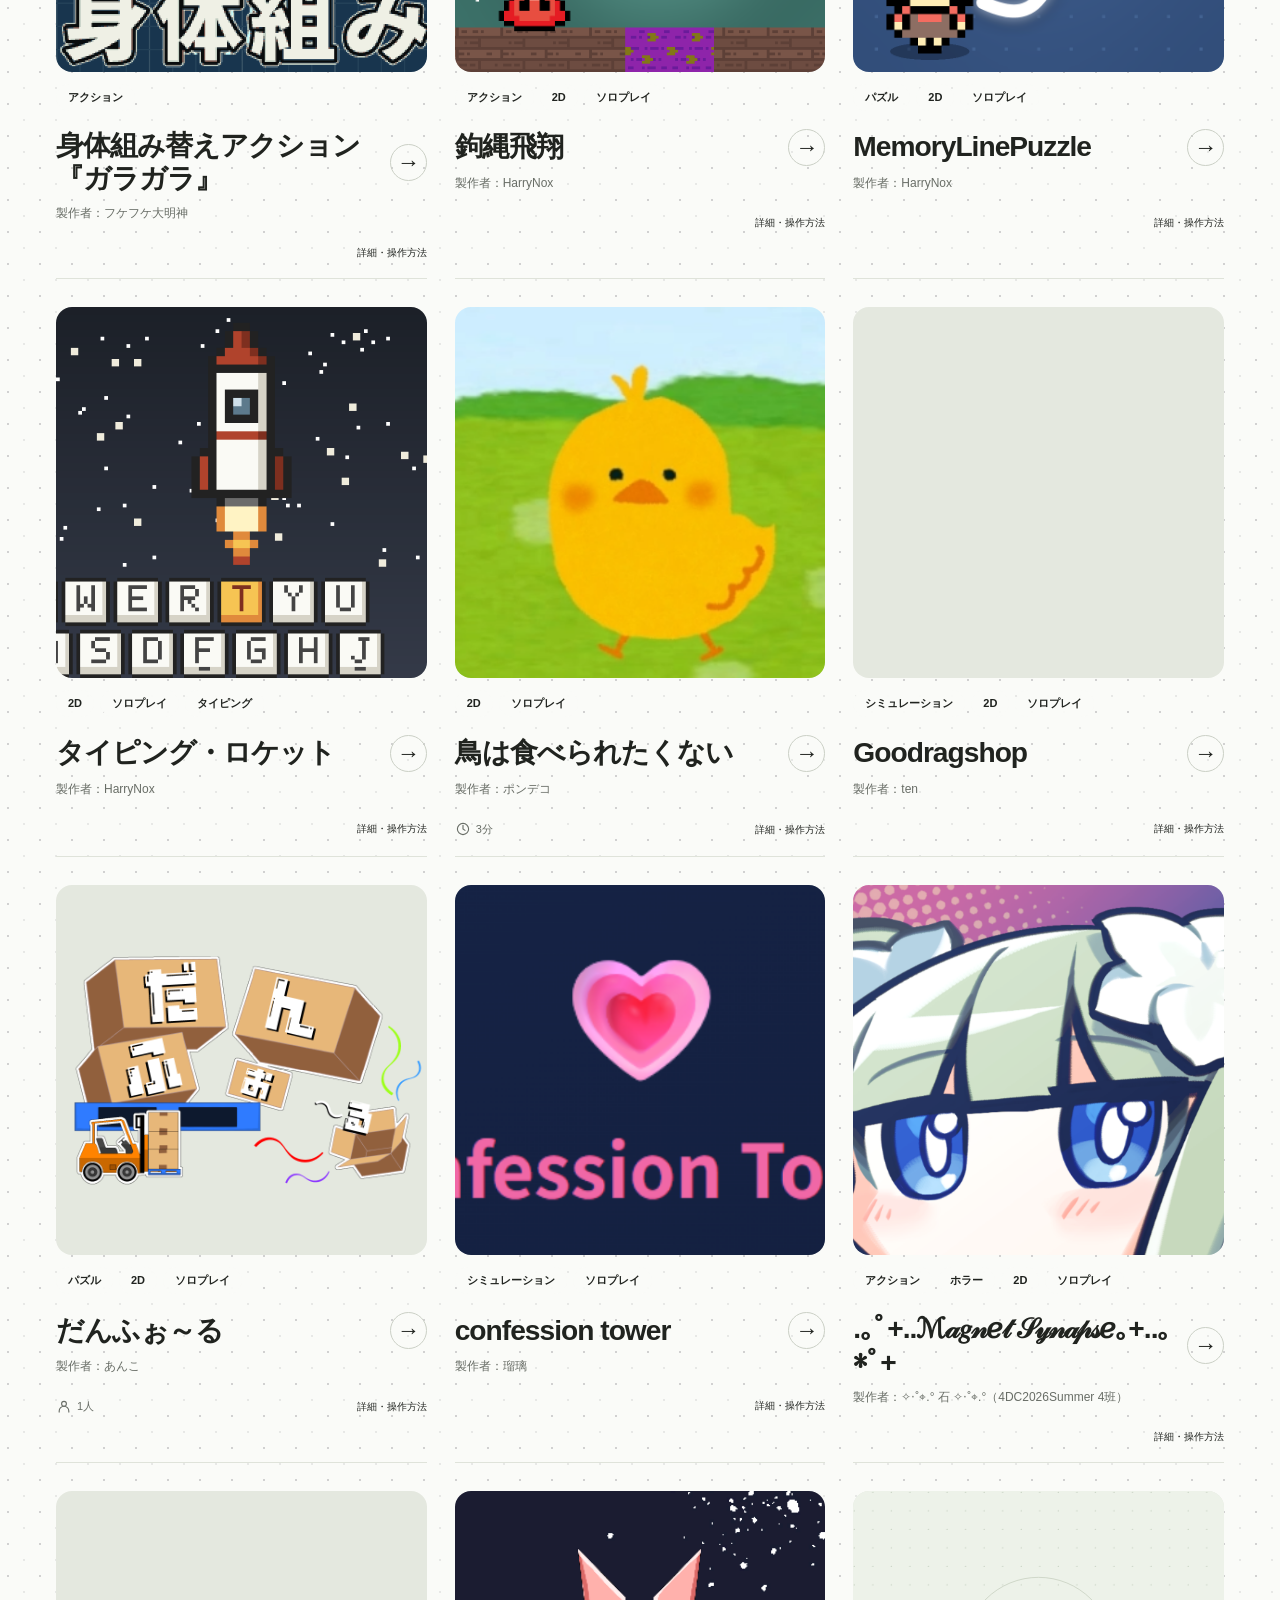
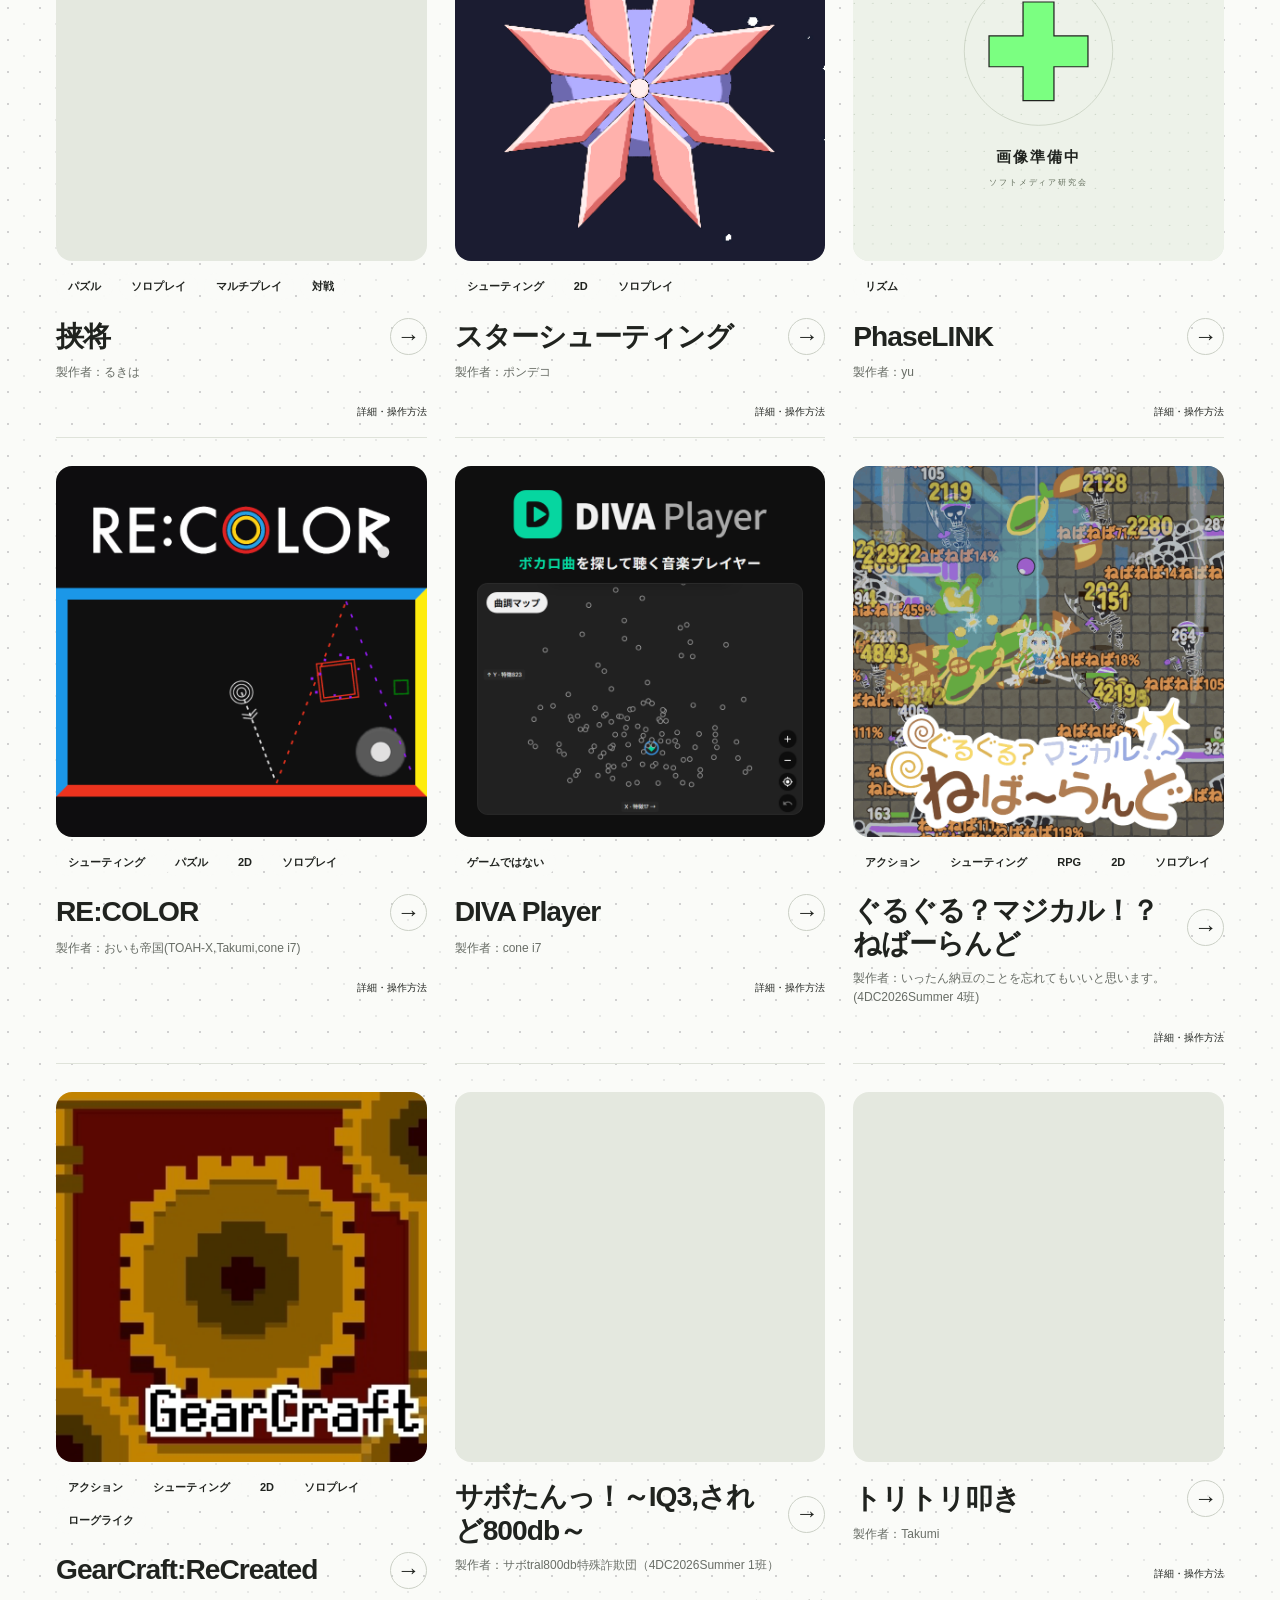
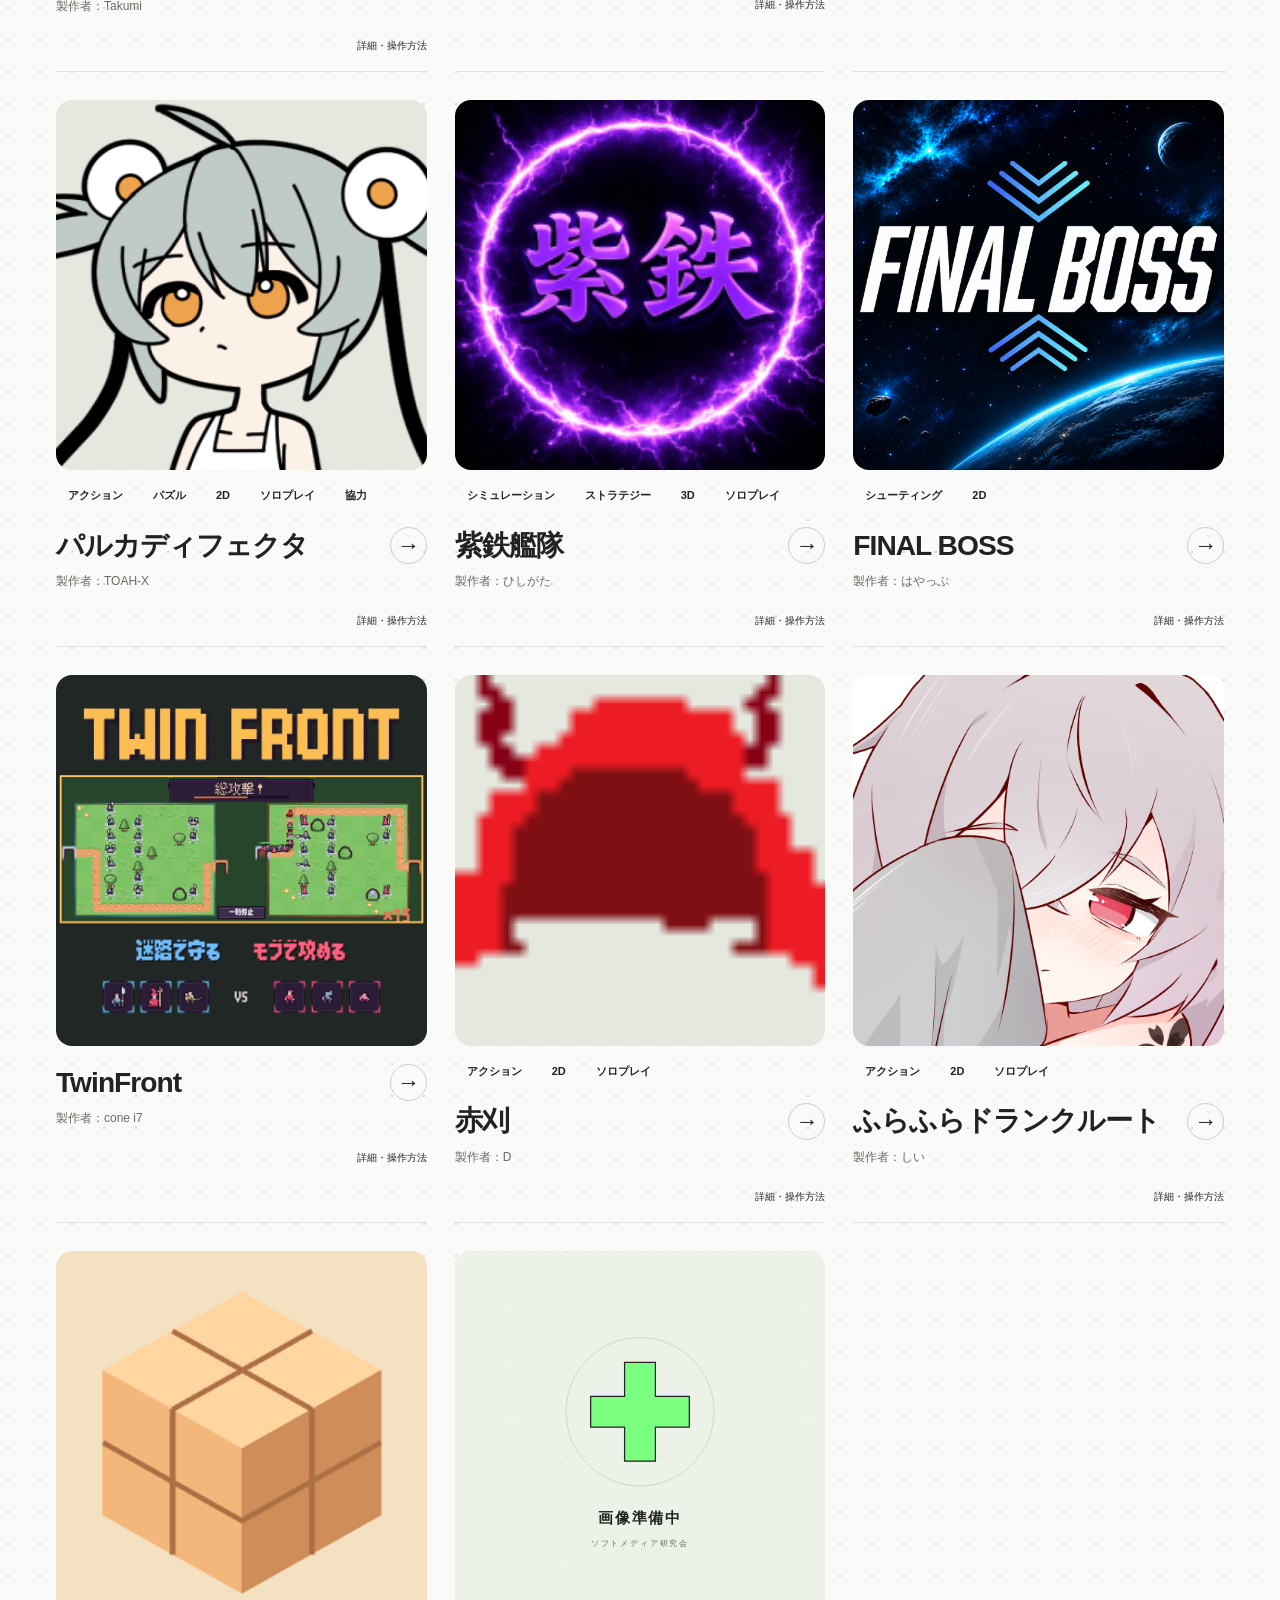
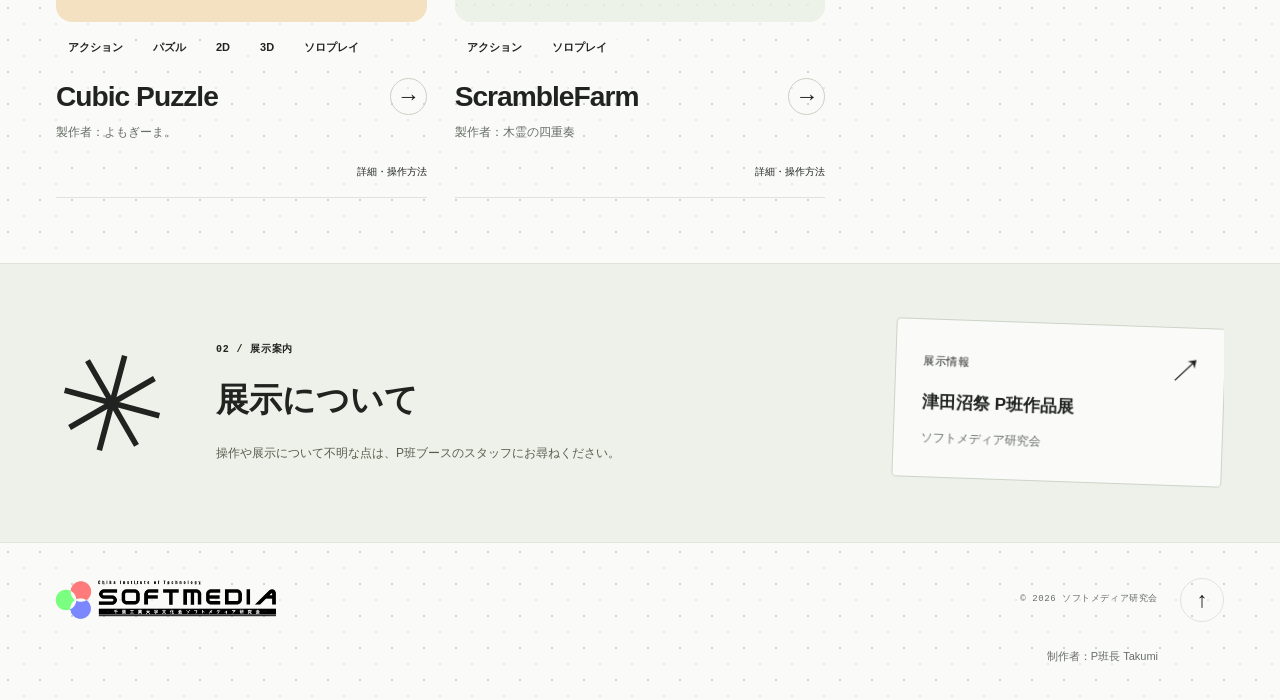
==== commit c9a94196: "Add ScrambleFarm from its manual" ====
--- a/index.html
+++ b/index.html
@@ -8,7 +8,7 @@
   <title>津田沼祭 P班作品展 2026 — ソフトメディア研究会</title>
   <link rel="icon" href="./assets/images/favicon.svg" type="image/svg+xml">
   <link rel="stylesheet" href="./css/style.css?v=f72bde1045d6">
-  <script defer src="./js/games.js?v=96cd91897865"></script>
+  <script defer src="./js/games.js?v=d5e4b50142e7"></script>
   <script defer src="./js/common.js?v=bbcce7536566"></script>
   <script defer src="./js/main.js?v=ad385e79afd5"></script>
   <script defer src="./js/controller.js?v=c89fdcfcc461"></script>
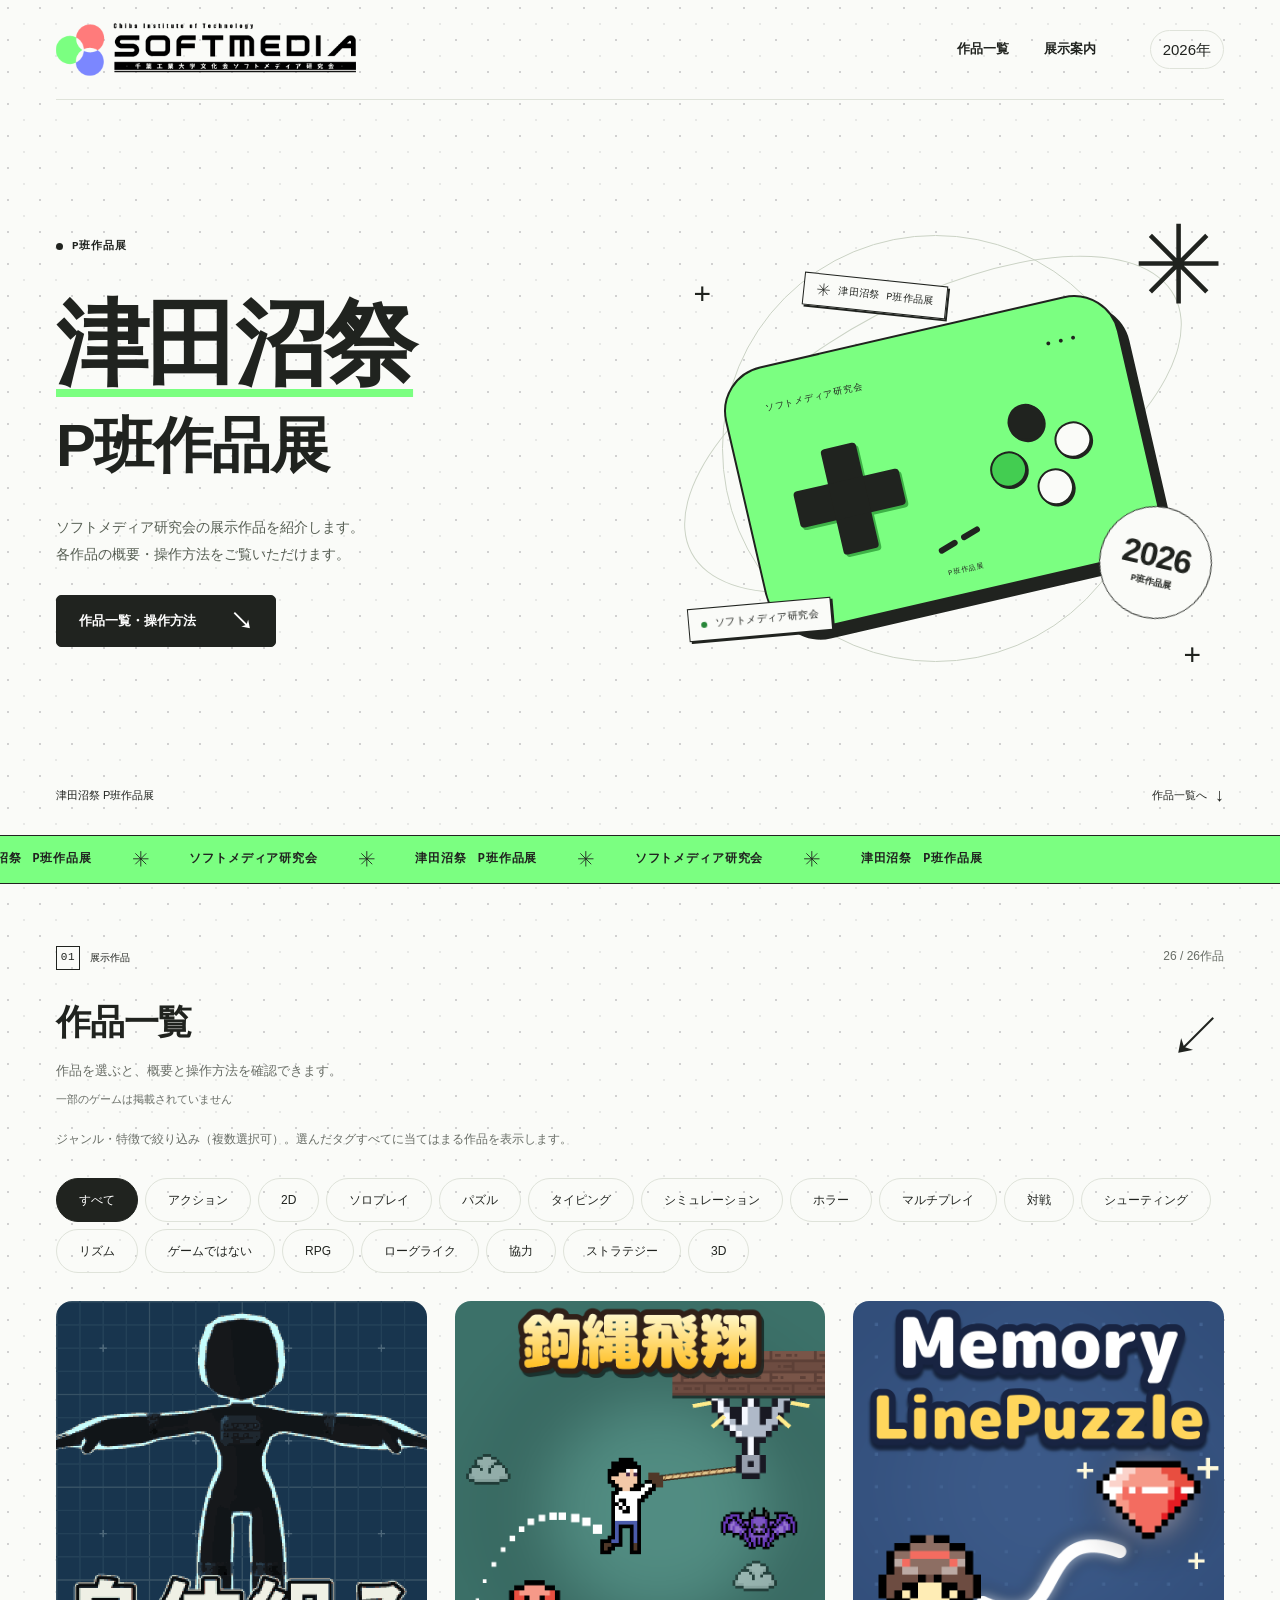
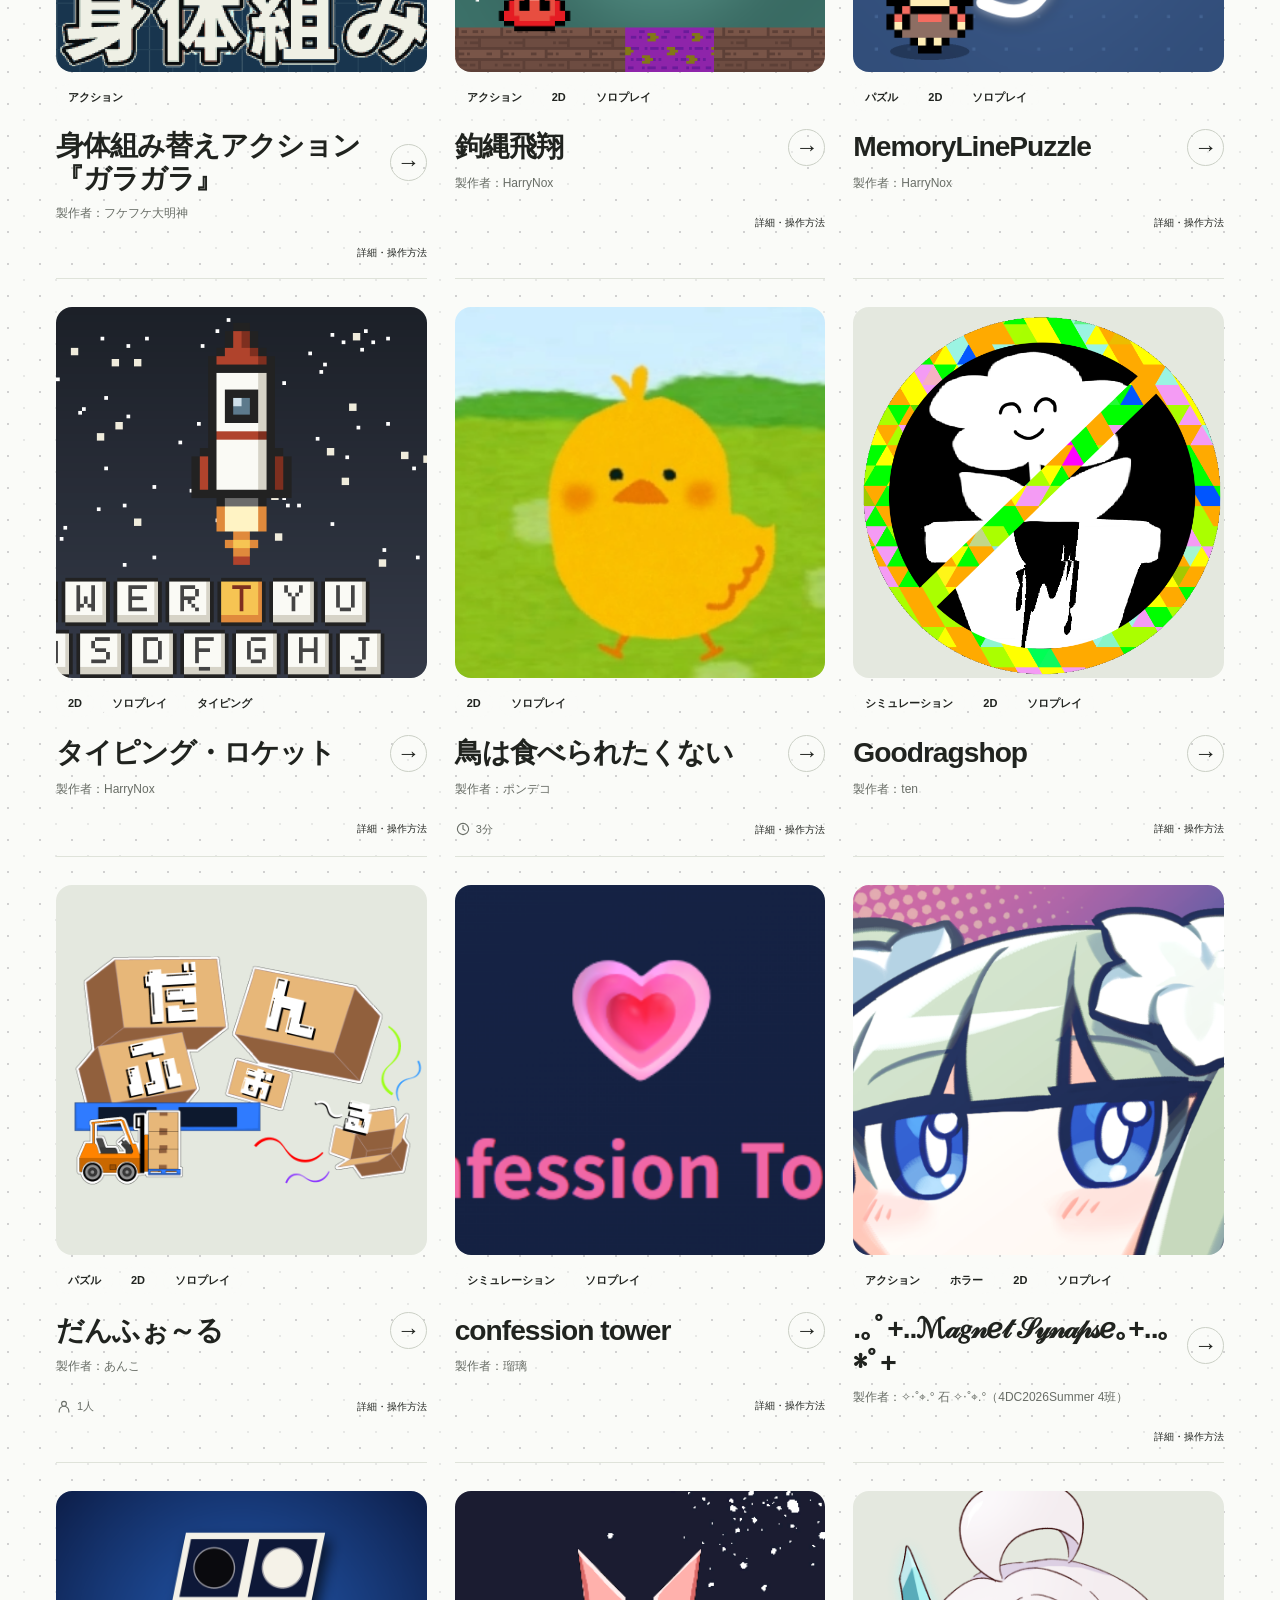
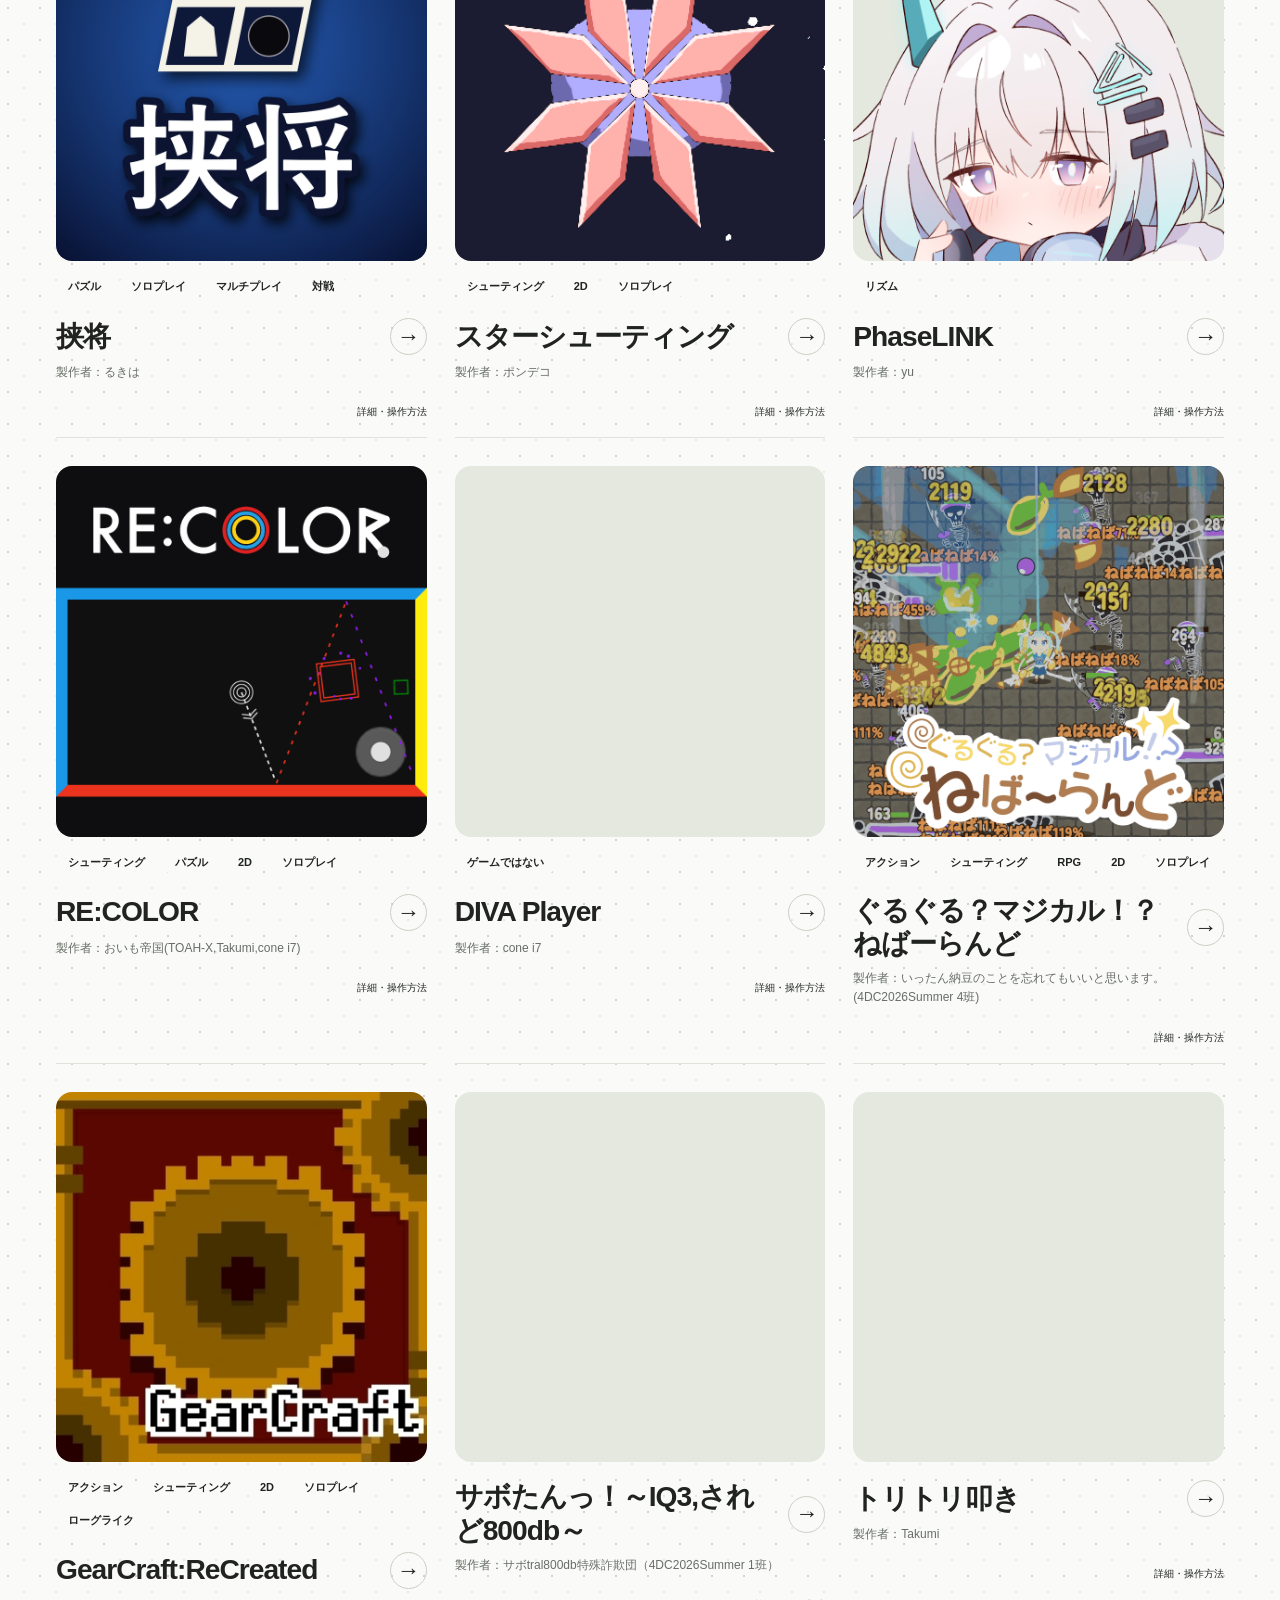
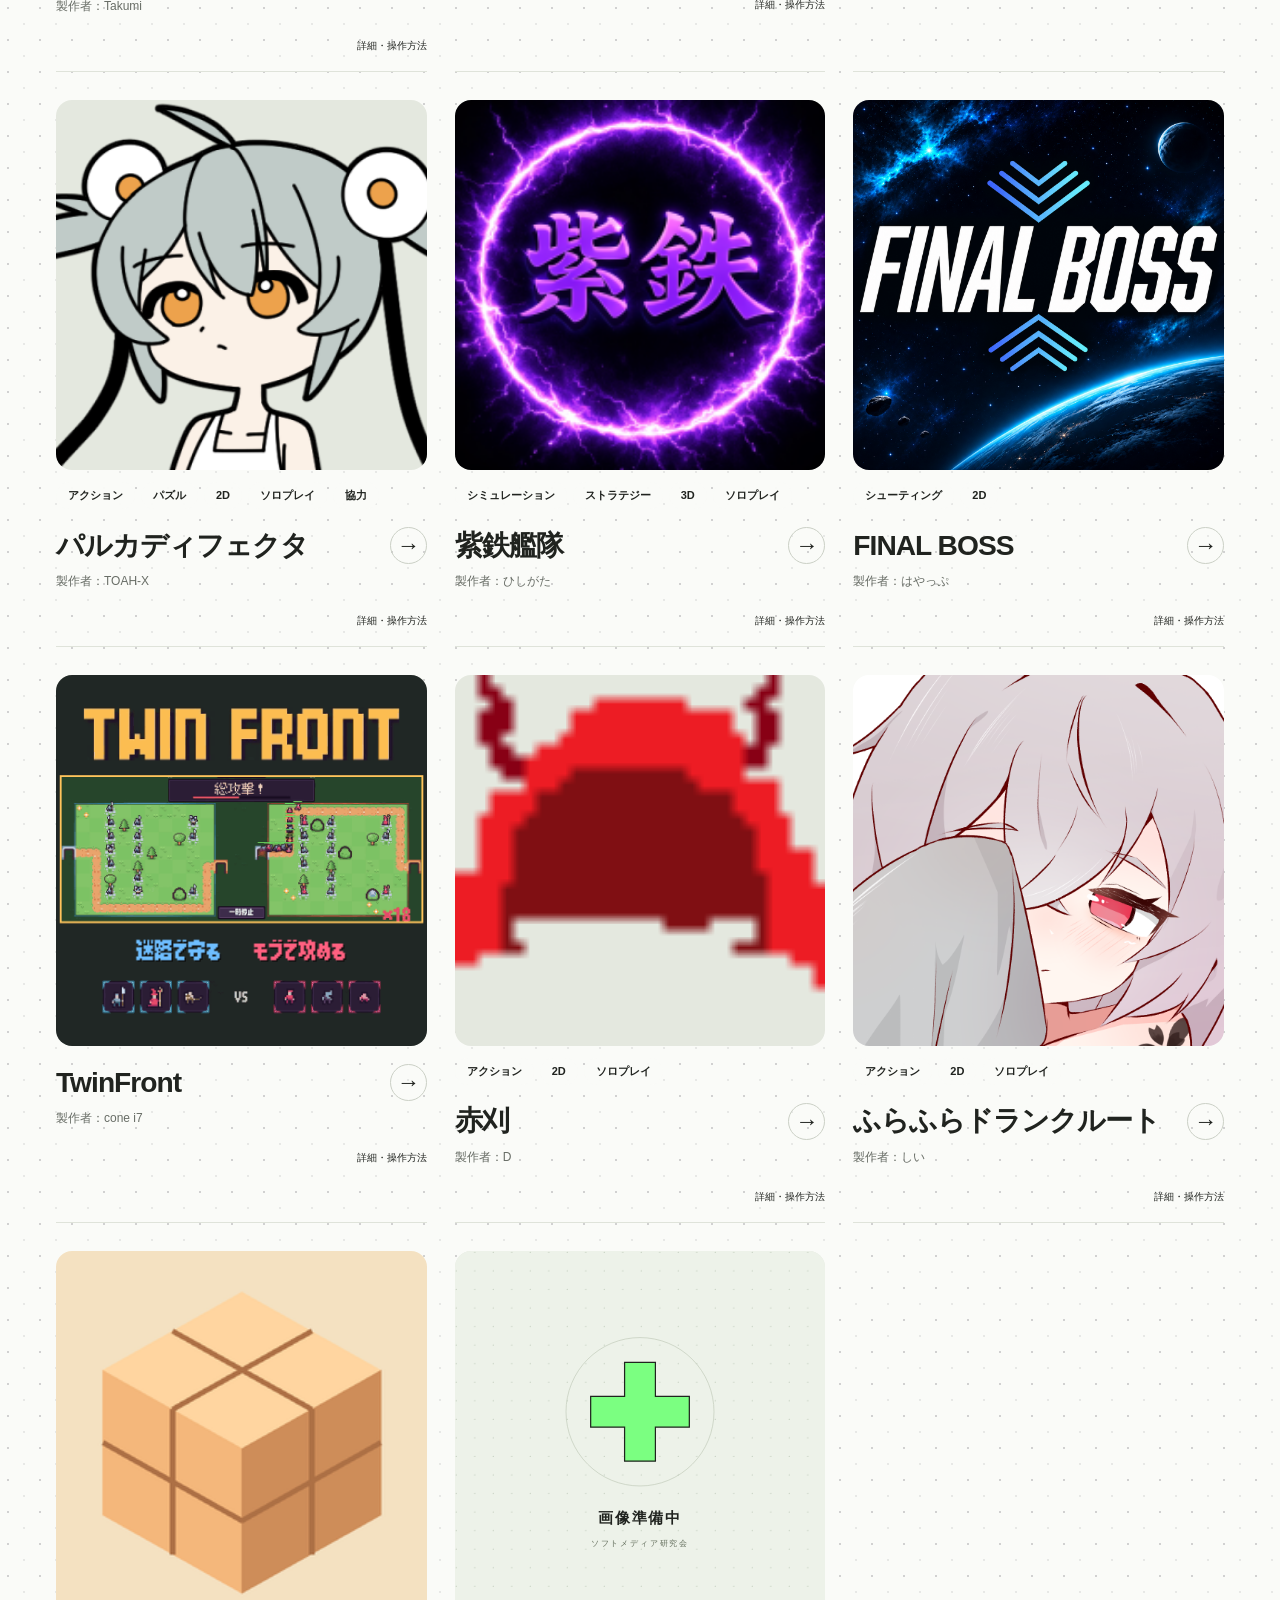
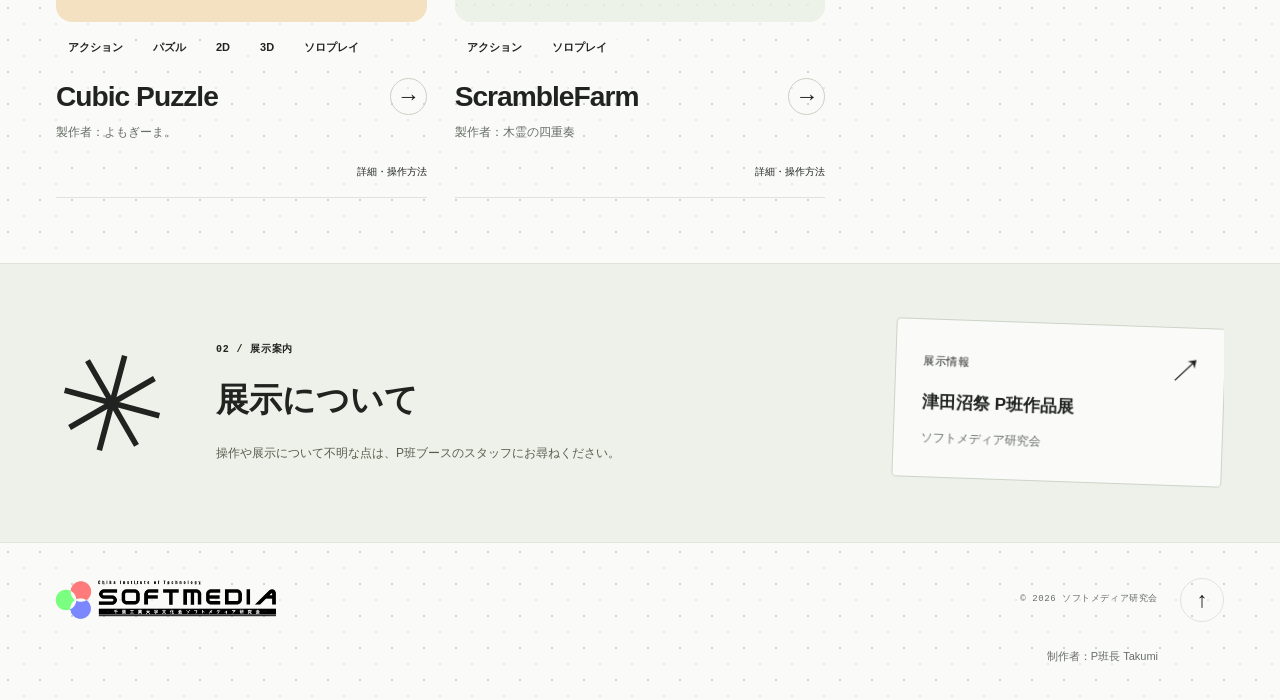
==== commit 87aea07e: "Apply missing PhaseLINK media and updated FINAL BOSS video" ====
--- a/index.html
+++ b/index.html
@@ -8,7 +8,7 @@
   <title>津田沼祭 P班作品展 2026 — ソフトメディア研究会</title>
   <link rel="icon" href="./assets/images/favicon.svg" type="image/svg+xml">
   <link rel="stylesheet" href="./css/style.css?v=f72bde1045d6">
-  <script defer src="./js/games.js?v=d5e4b50142e7"></script>
+  <script defer src="./js/games.js?v=0e1244b9bbad"></script>
   <script defer src="./js/common.js?v=bbcce7536566"></script>
   <script defer src="./js/main.js?v=ad385e79afd5"></script>
   <script defer src="./js/controller.js?v=c89fdcfcc461"></script>
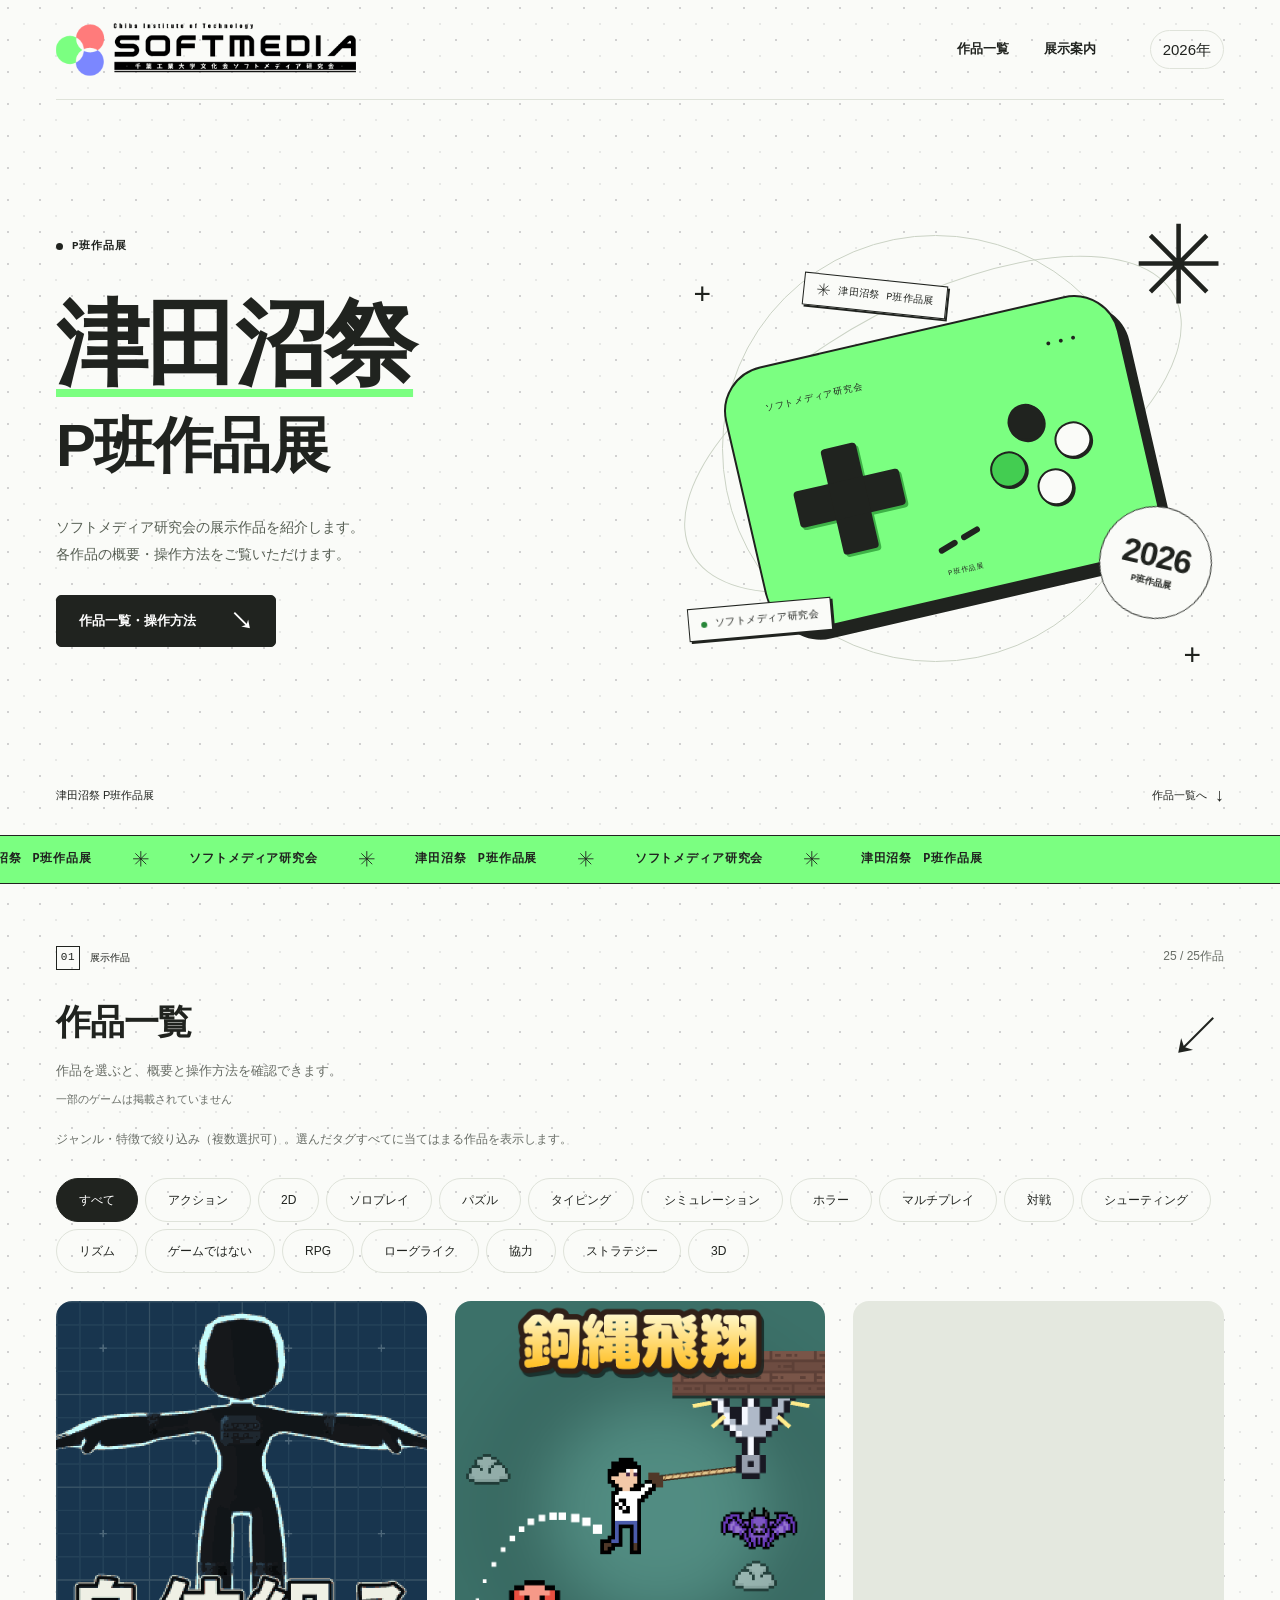
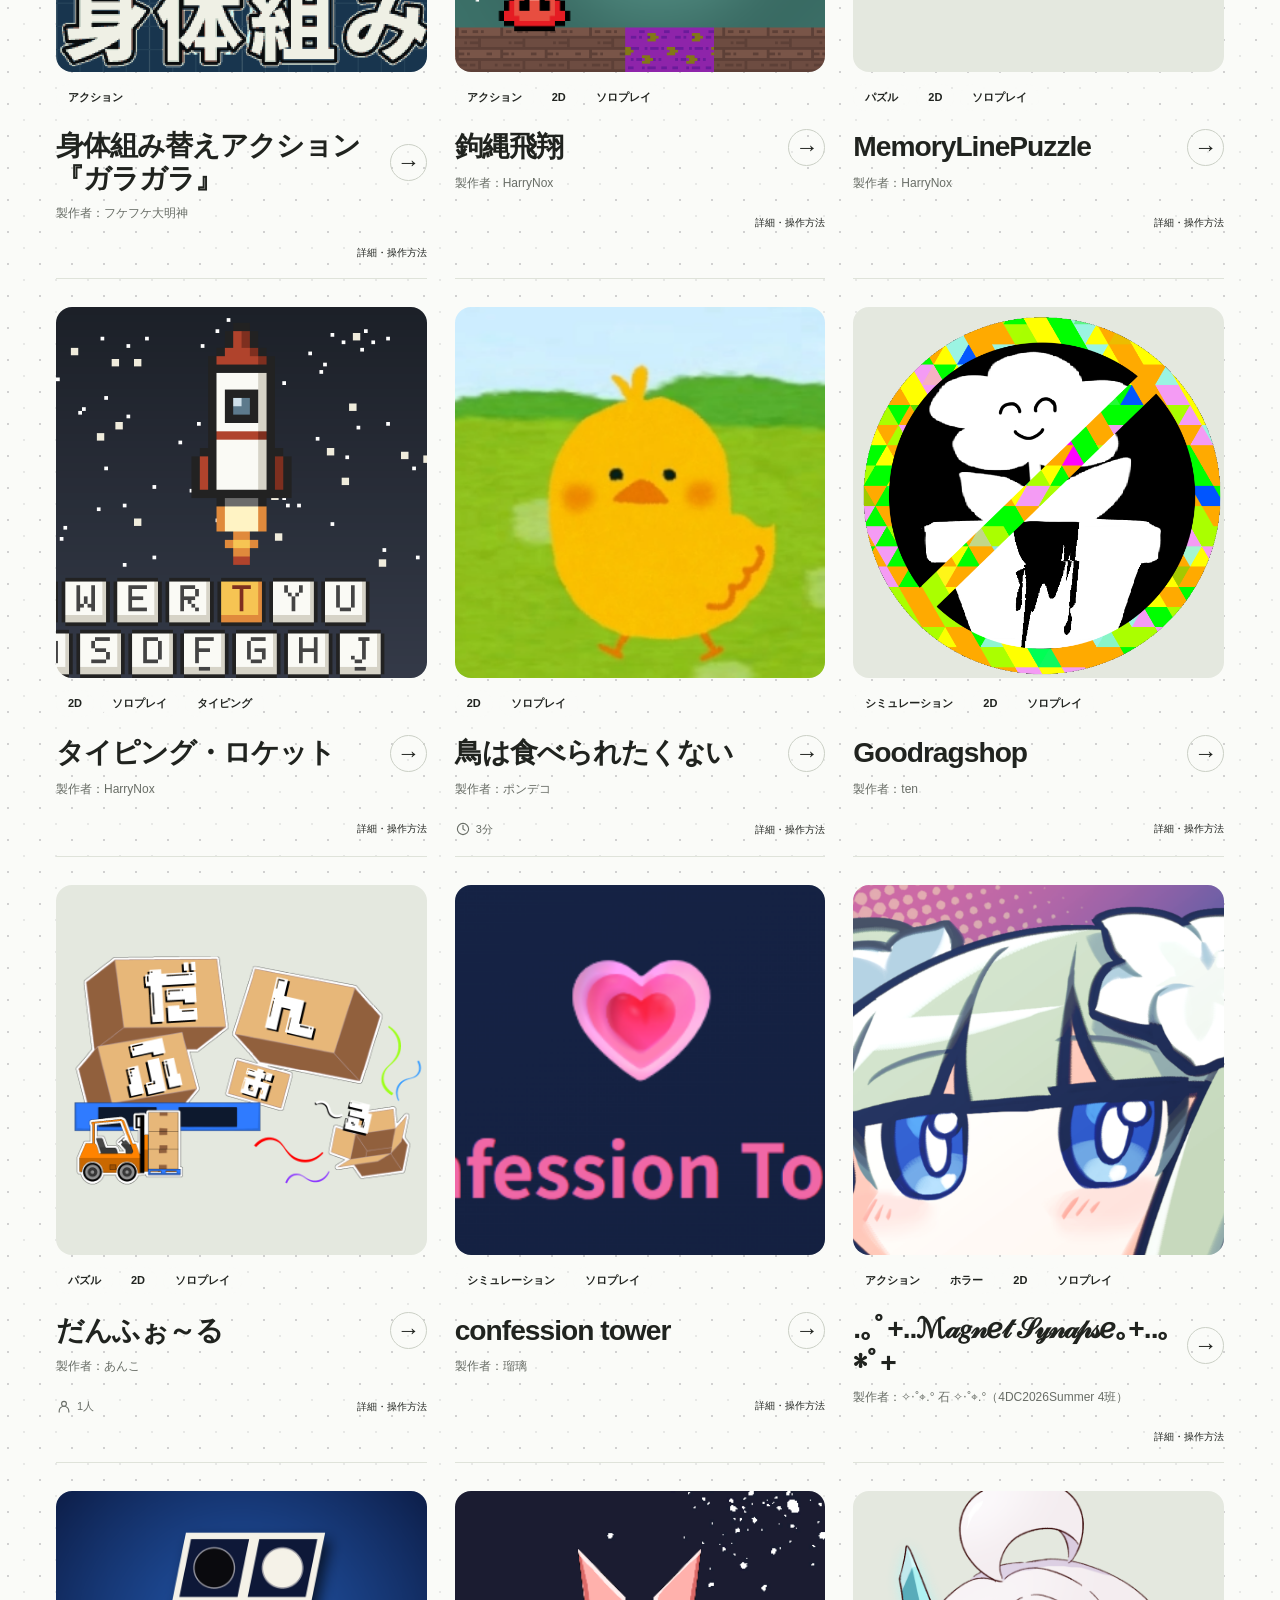
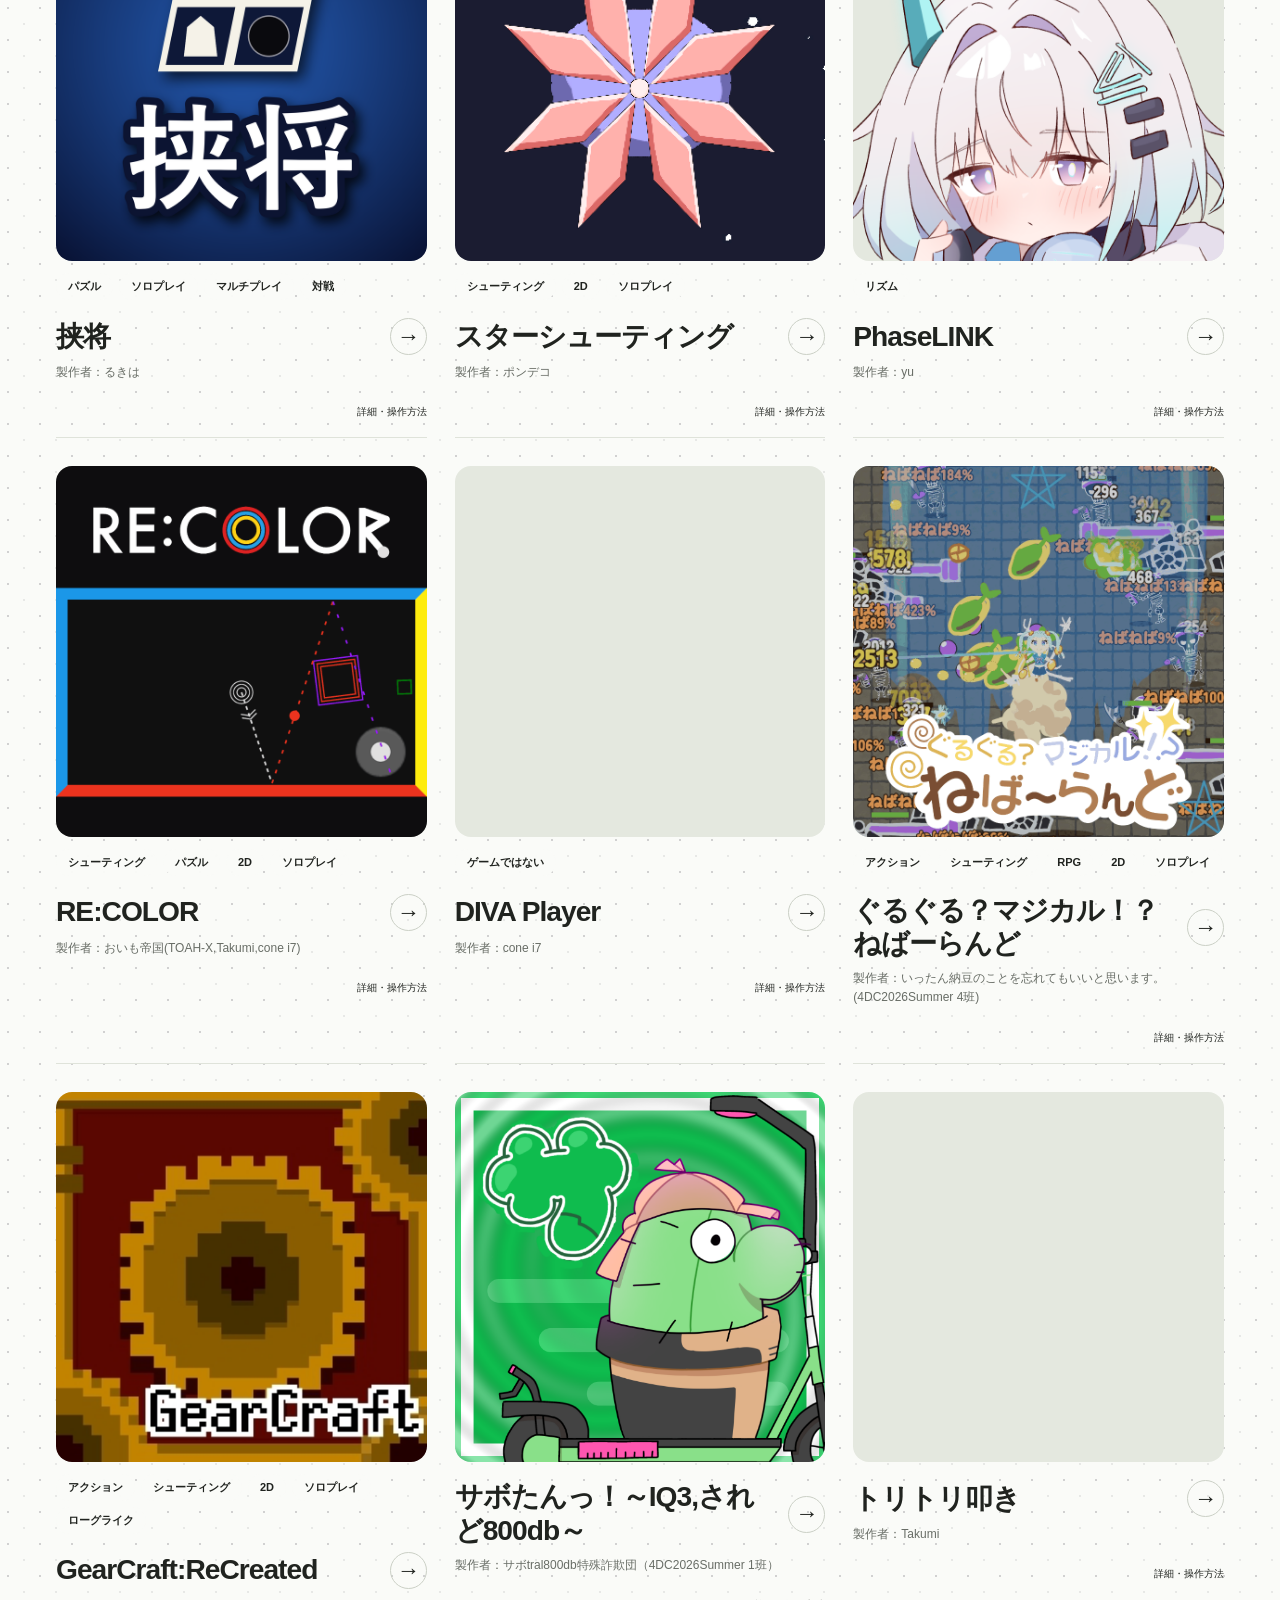
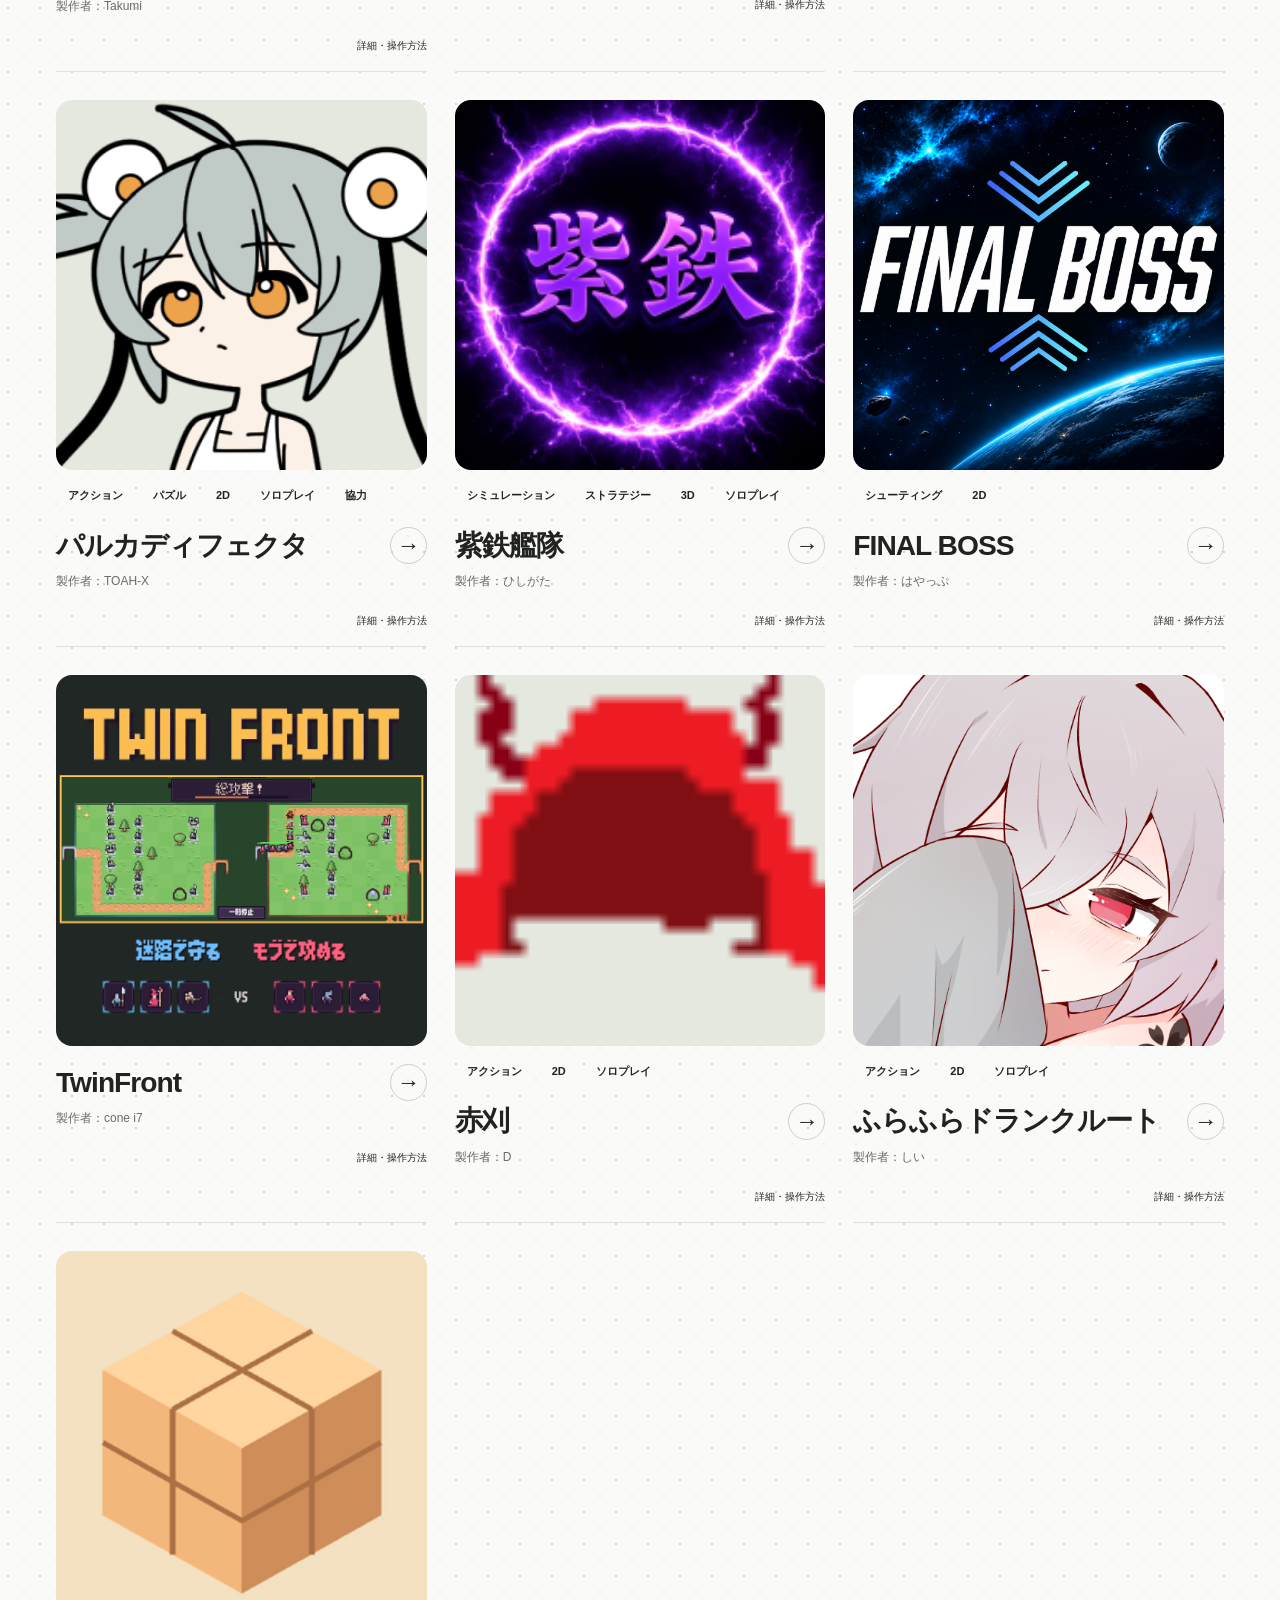
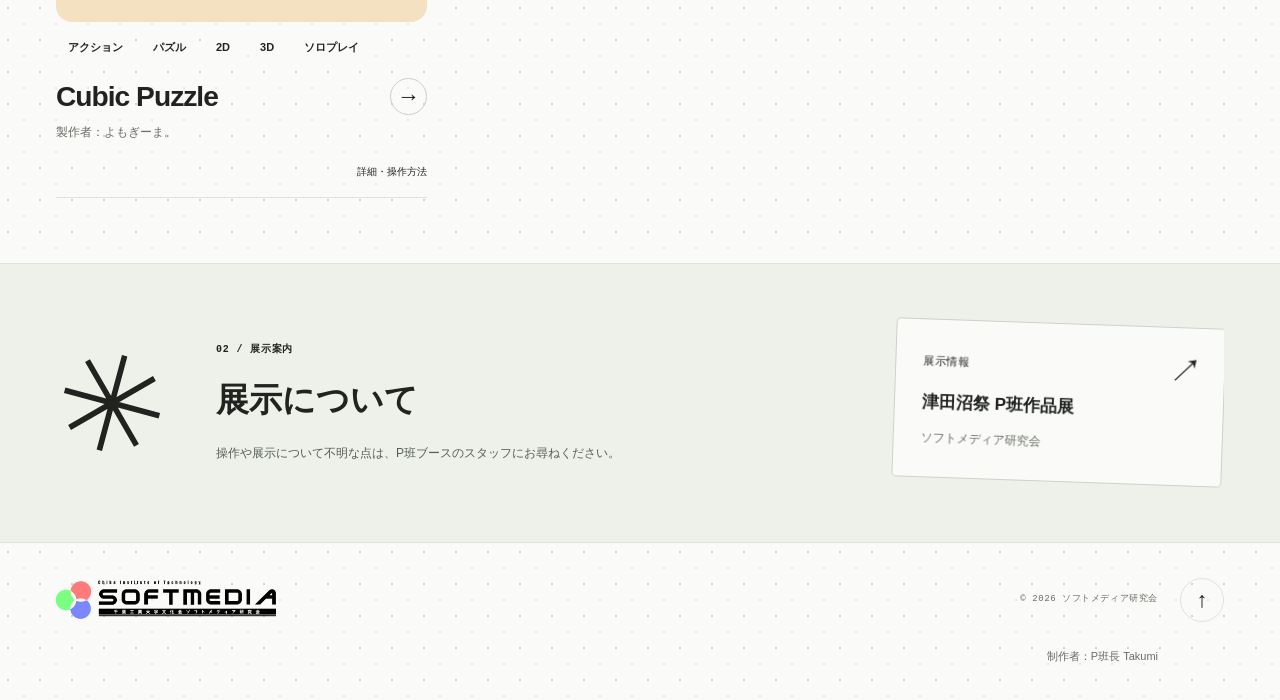
==== commit e247272c: "Remove ScrambleFarm from the published works" ====
--- a/index.html
+++ b/index.html
@@ -8,7 +8,7 @@
   <title>津田沼祭 P班作品展 2026 — ソフトメディア研究会</title>
   <link rel="icon" href="./assets/images/favicon.svg" type="image/svg+xml">
   <link rel="stylesheet" href="./css/style.css?v=f72bde1045d6">
-  <script defer src="./js/games.js?v=0e1244b9bbad"></script>
+  <script defer src="./js/games.js?v=3f59b080a39a"></script>
   <script defer src="./js/common.js?v=bbcce7536566"></script>
   <script defer src="./js/main.js?v=ad385e79afd5"></script>
   <script defer src="./js/controller.js?v=c89fdcfcc461"></script>
